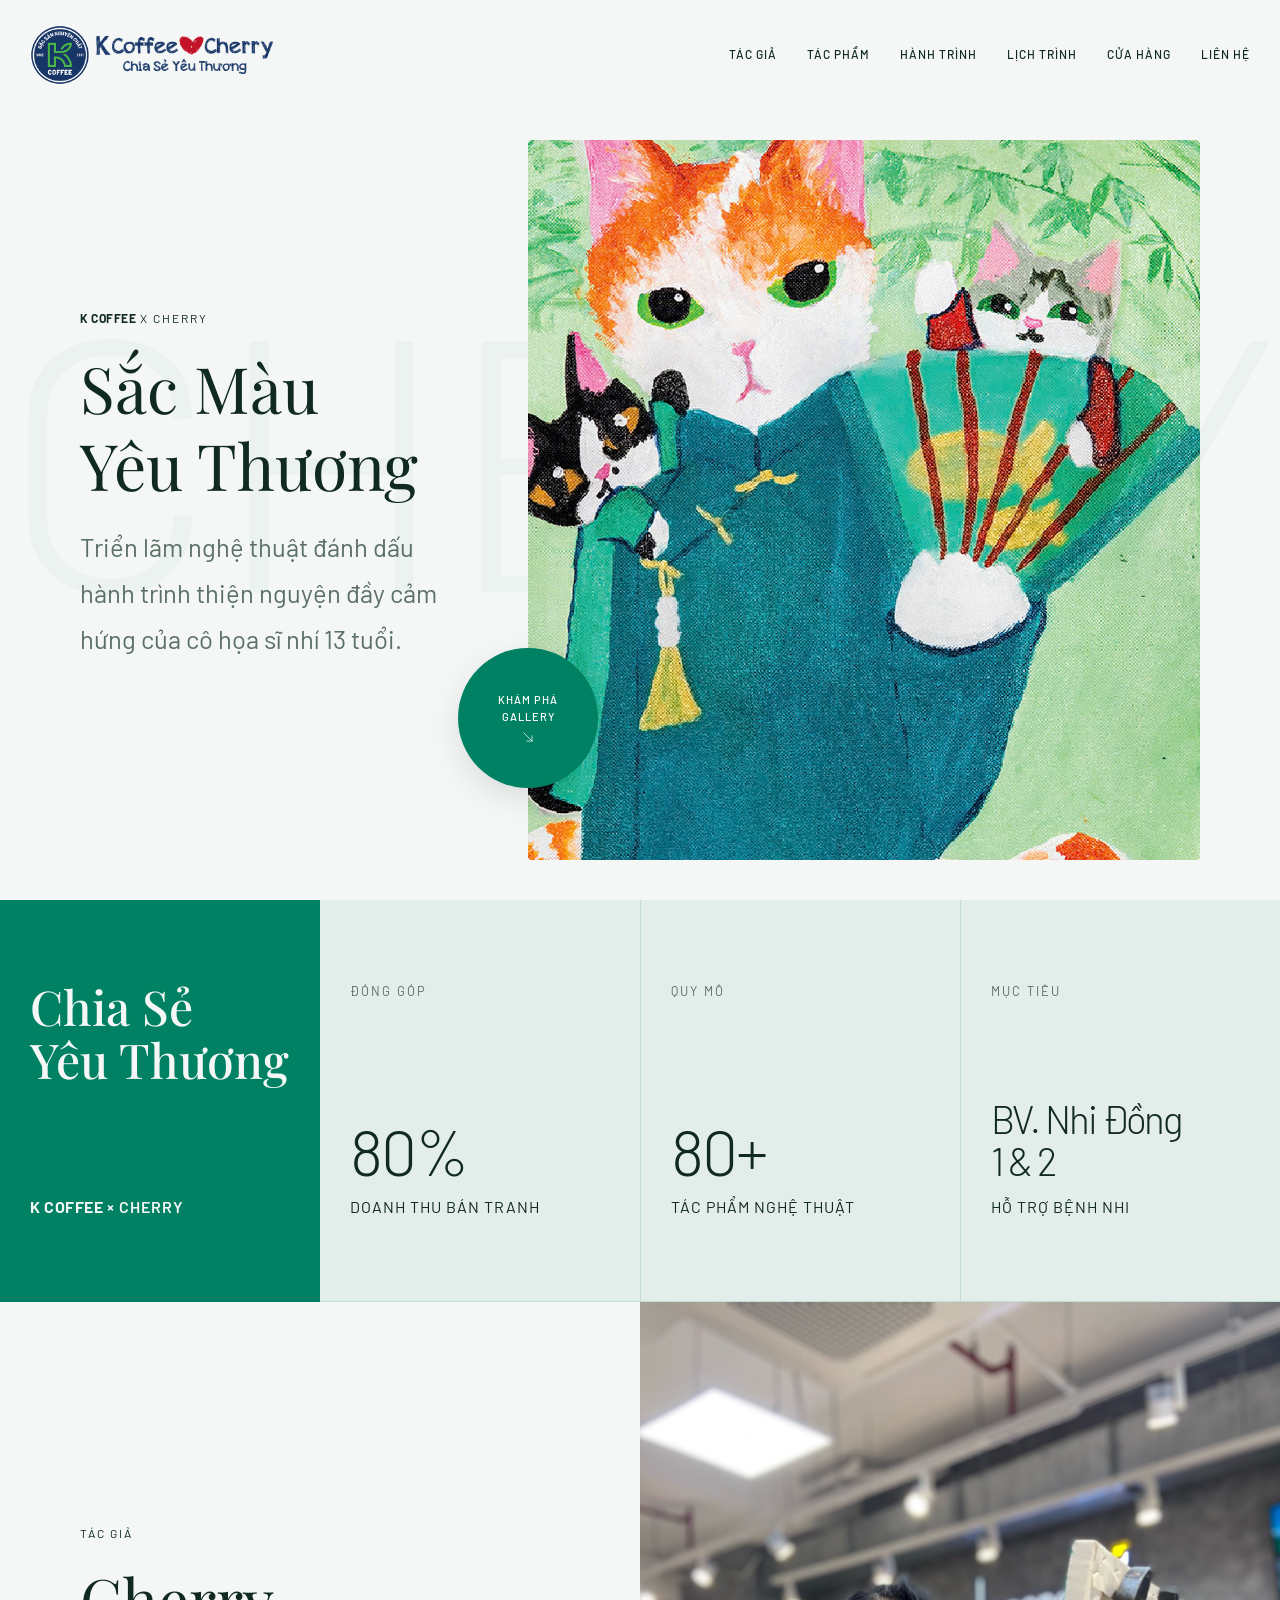
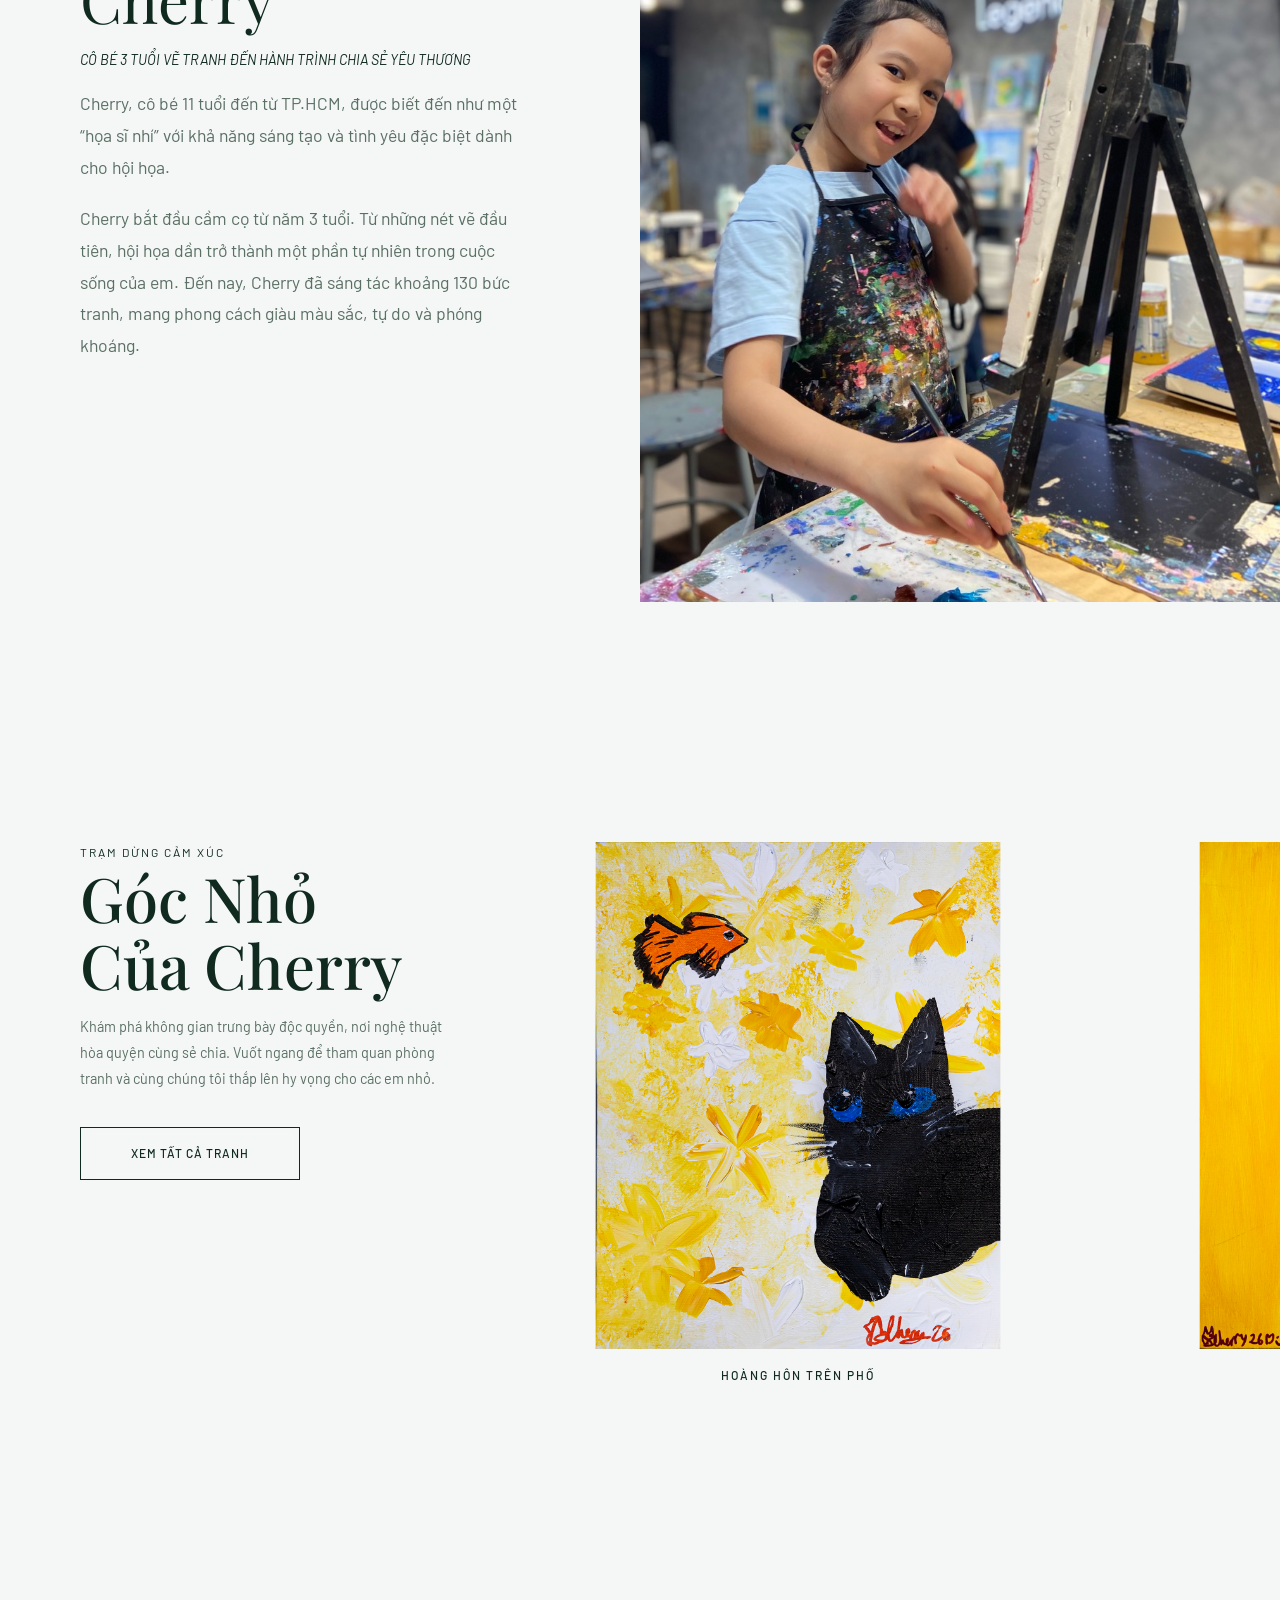
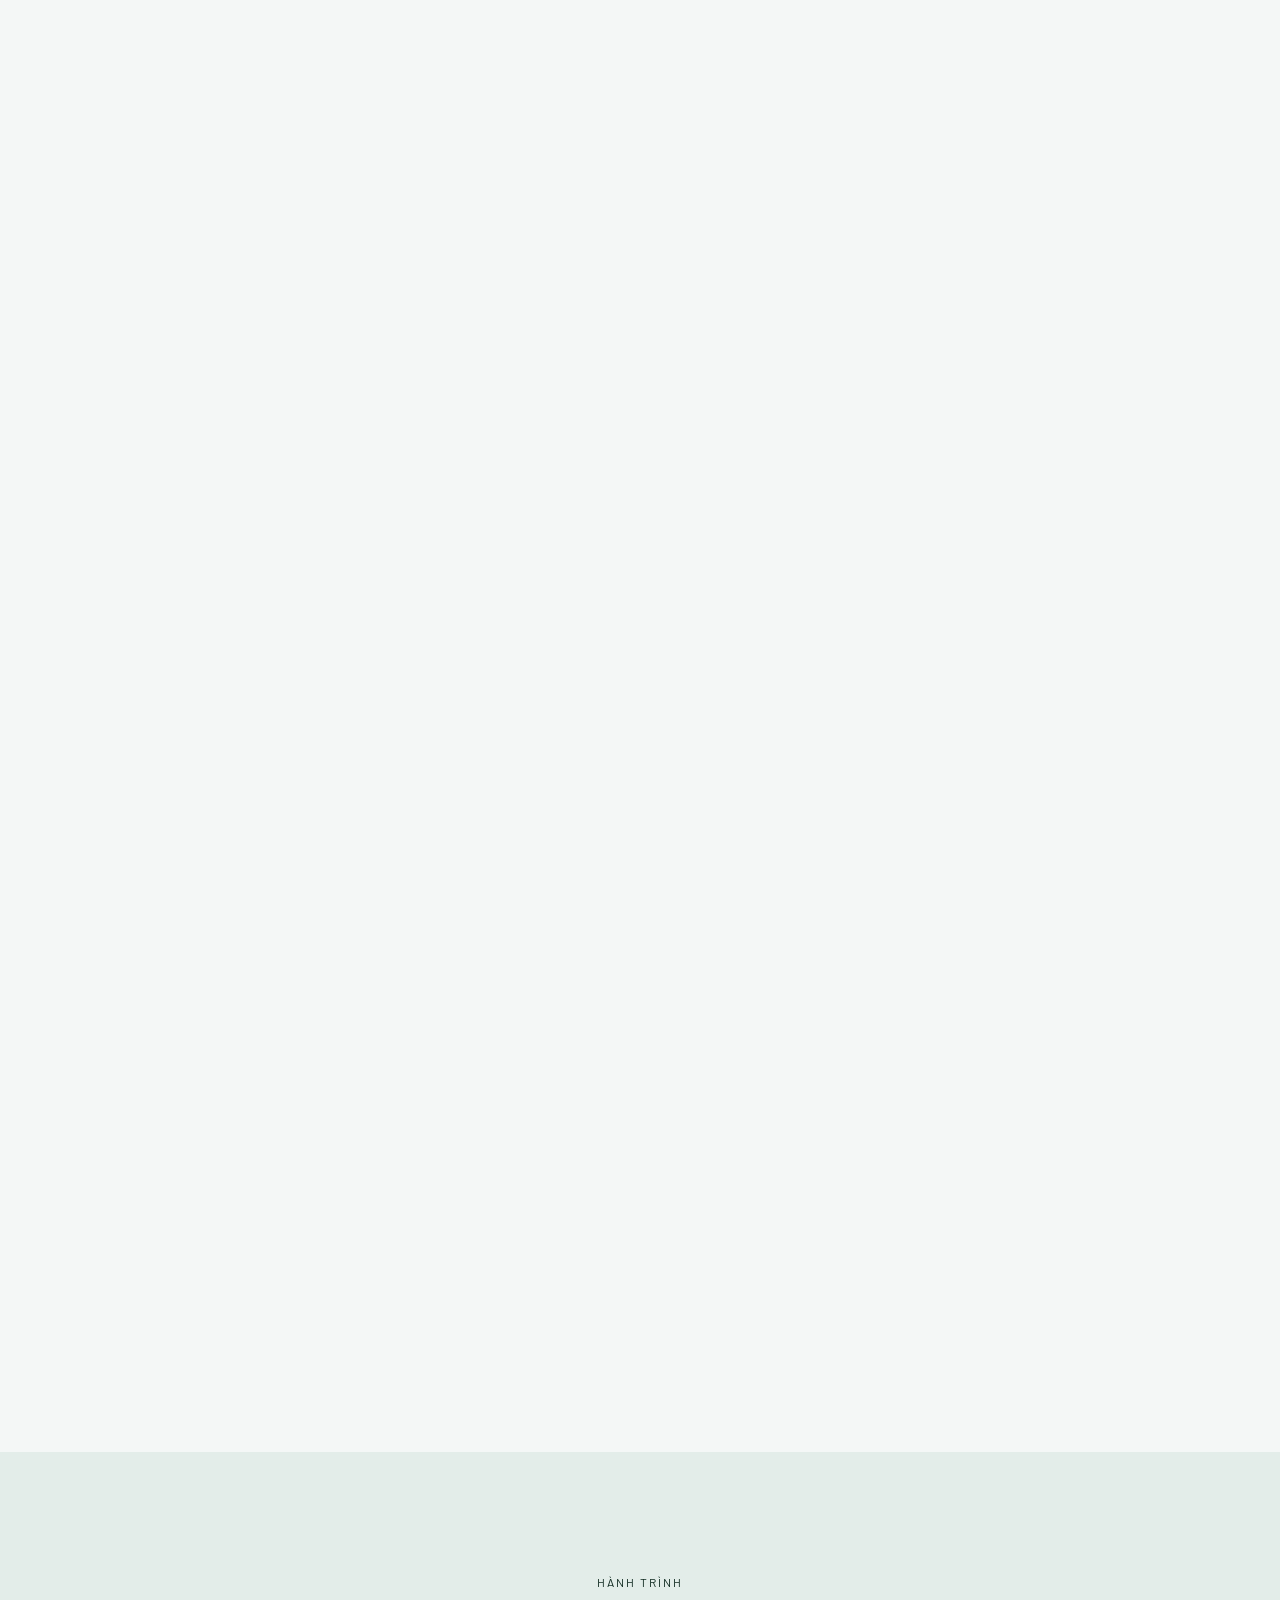
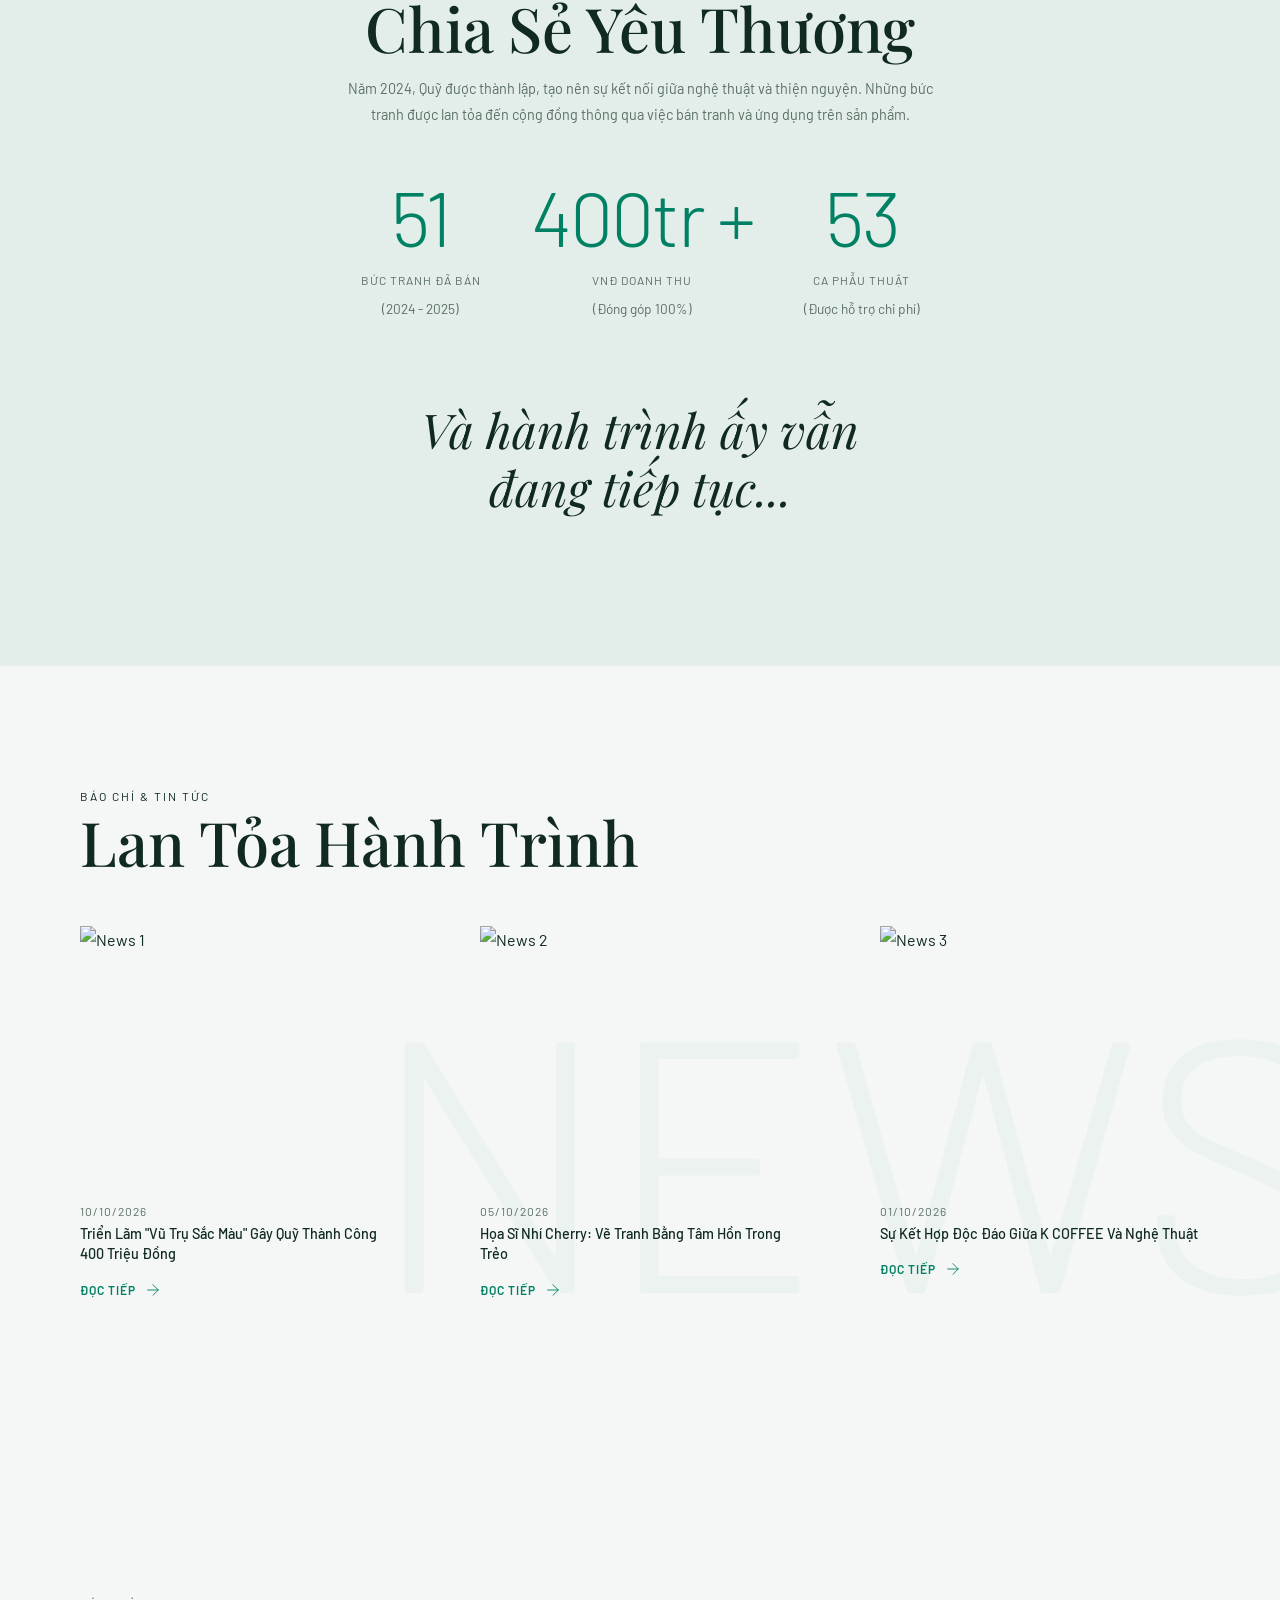
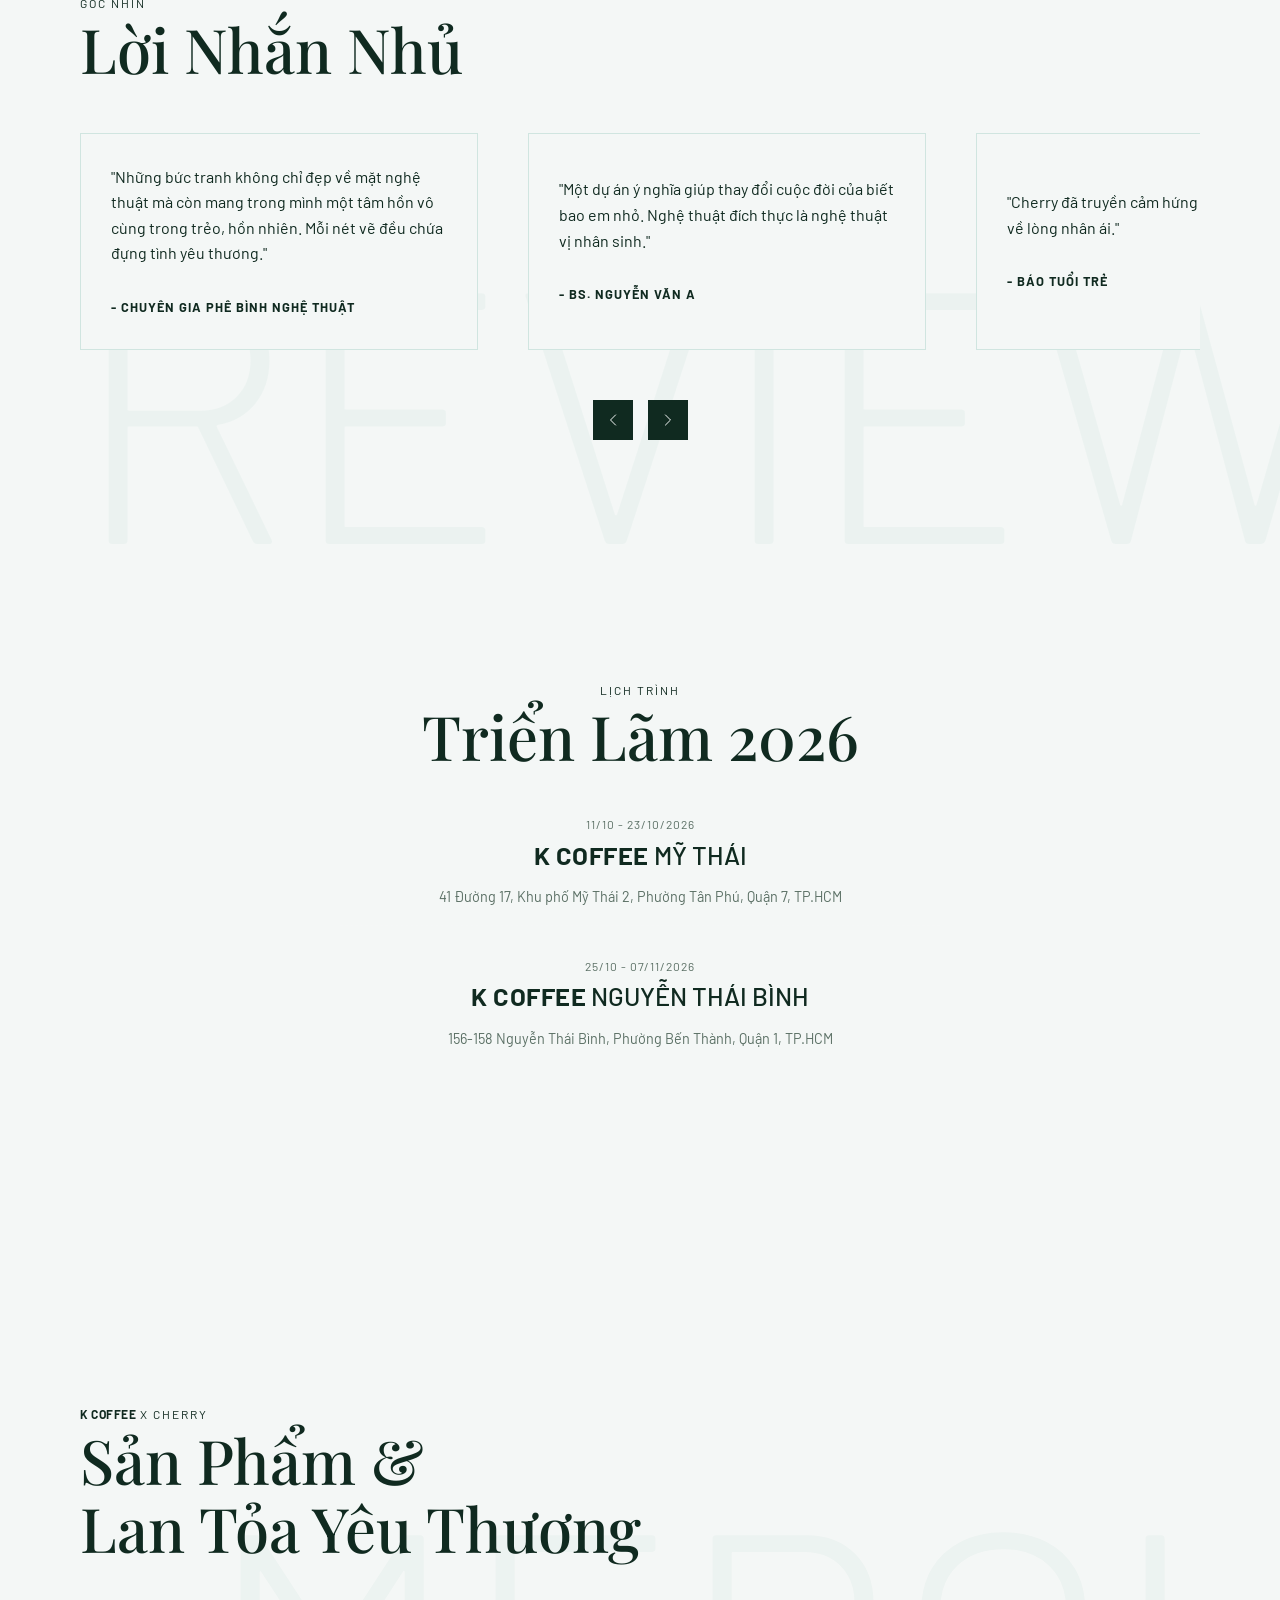
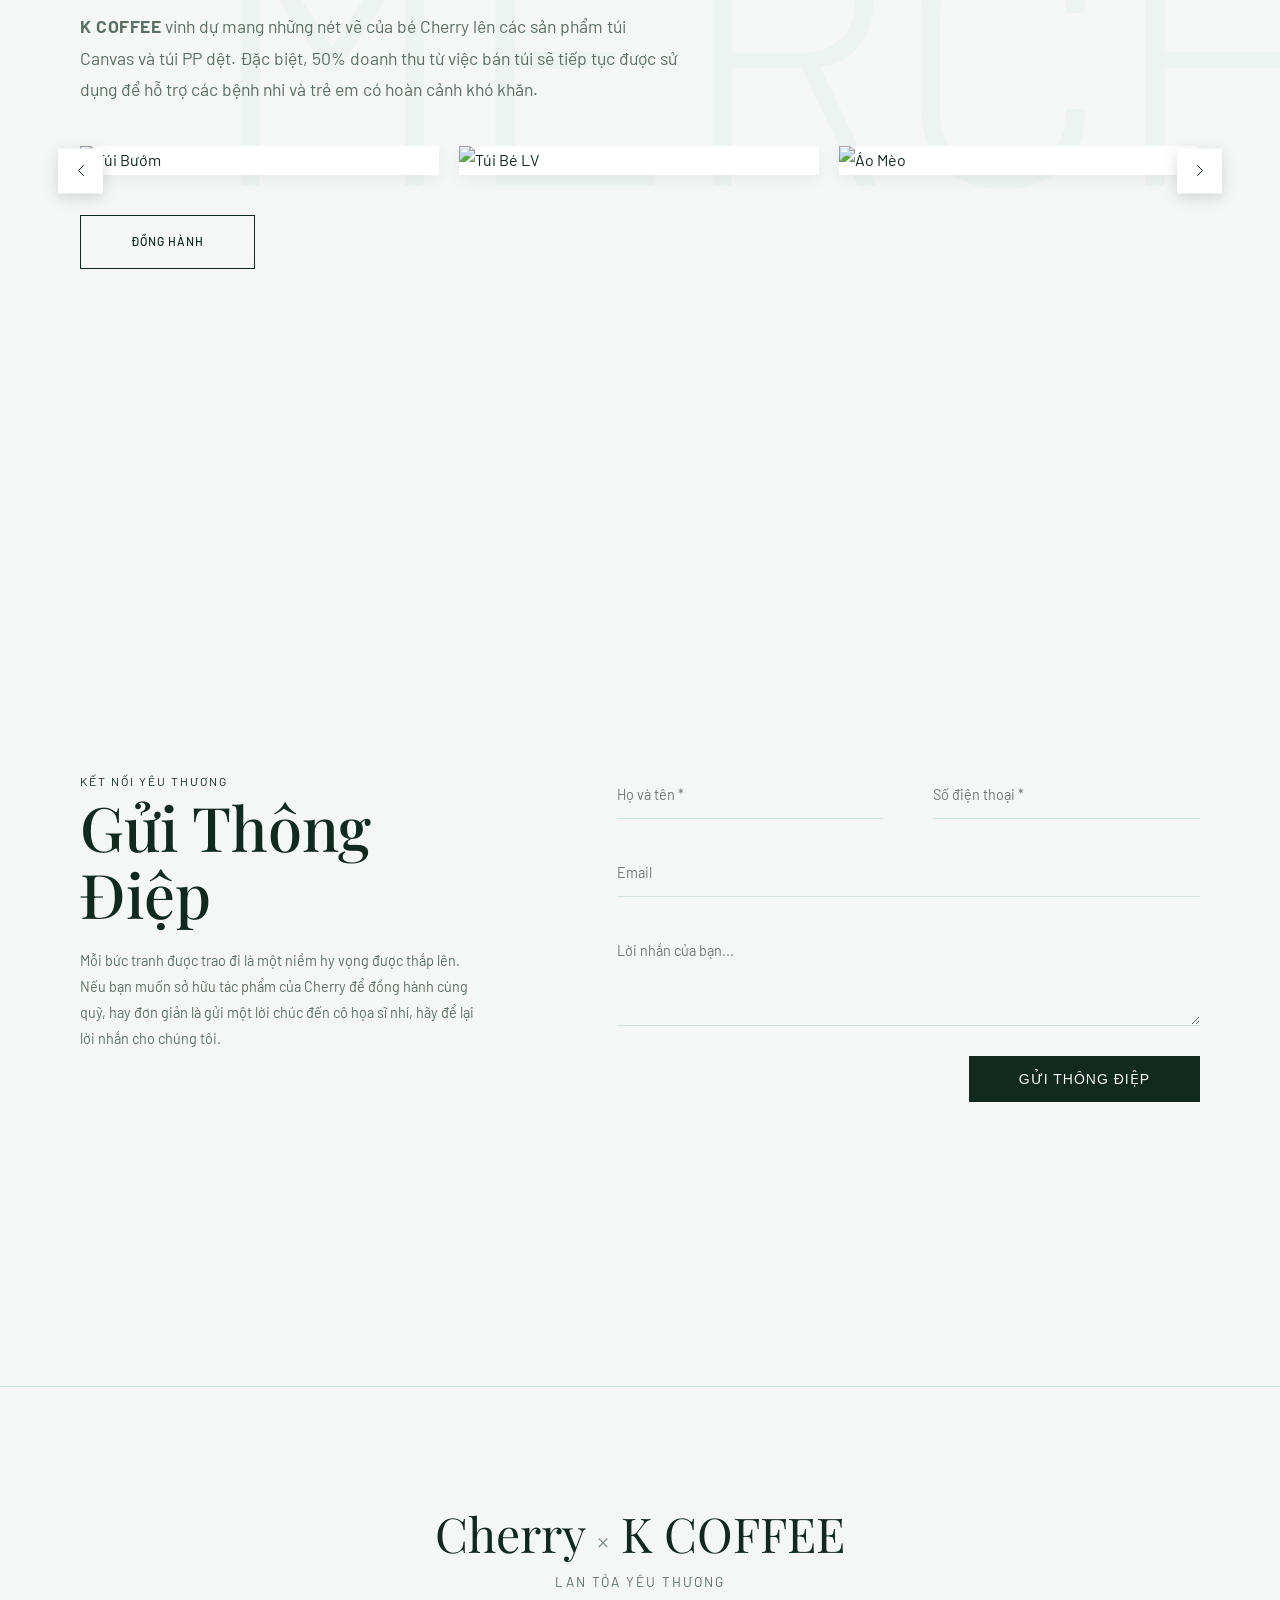
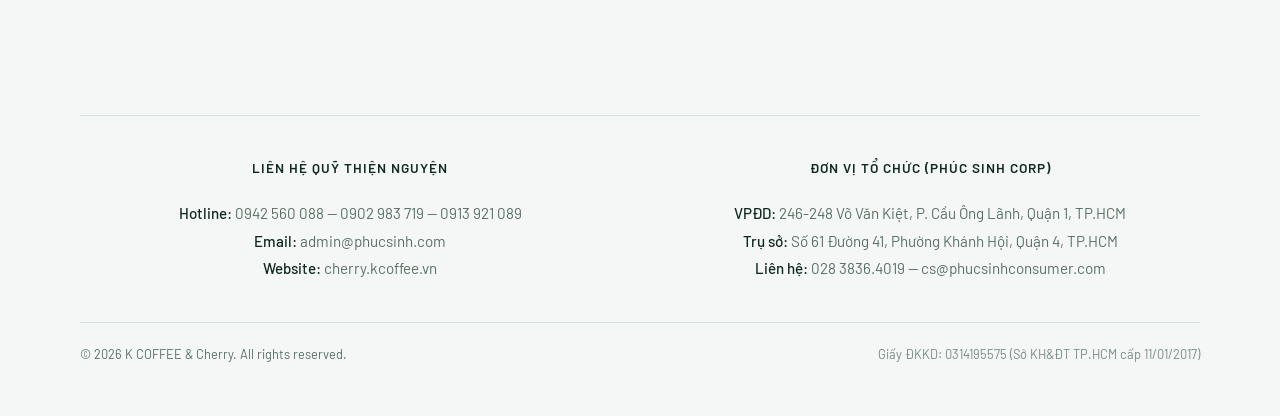
==== index - Copy.html @ 104b4d6d "Initial commit - Cherry Art Exhibition" ====
<!DOCTYPE html>
<html lang="vi">
<head>
    <meta charset="UTF-8">
    <meta name="viewport" content="width=device-width, initial-scale=1.0">
    <meta name="google" content="notranslate">
    <title>Cherry | K COFFEE Art Exhibition (Vibe Edition)</title>
    <!-- Google Fonts -->
    <link href="https://fonts.googleapis.com/css2?family=Barlow:wght@300;400;500;600;700&family=Playfair+Display:wght@400;500;600;700&display=swap" rel="stylesheet">
    <!-- Font Awesome -->
    <link rel="stylesheet" href="https://cdnjs.cloudflare.com/ajax/libs/font-awesome/6.4.0/css/all.min.css">
    <link rel="stylesheet" href="https://cdn.jsdelivr.net/npm/@fancyapps/ui@5.0/dist/fancybox/fancybox.css" />
    
    <!-- Early theme initialization to prevent FOUC -->
    <!-- <script>
        (function() {
            try {
                var savedTheme = localStorage.getItem('theme') || 'light';
                document.documentElement.setAttribute('data-theme', savedTheme);
            } catch (e) {
                document.documentElement.setAttribute('data-theme', 'light');
            }
        })();
    </script> -->
    
    <style>
        :root {
            --c-bg: #F4F7F6;
            --c-bg-alt: #E3EDE9;
            --c-text: #102A20;     
            --c-text-mut: #5B7065; 
            --c-border: rgba(1, 129, 99, 0.15); 
            --c-accent: rgba(1, 129, 99, 1);   
            --c-watermark: rgba(1, 129, 99, 0.03);
            --c-glass-bg: rgba(255, 255, 255, 0.6);
            --c-glass-border: rgba(1, 129, 99, 0.1);
            --c-text-hero: #FFFFFF;   
            --c-bg-hero: rgba(1, 129, 99, 1);
            
            /* TYPOGRAPHY TOKENS */
            --f-sans: 'Barlow', sans-serif;
            --f-serif: 'Playfair Display', serif;
            --f-script: 'Hesmony', cursive;
            
            --fs-h1: clamp(3.6rem, 5vw, 5rem);
            --fs-h2: clamp(2.8rem, 4.8vw, 4rem);
            --fs-h3: clamp(1rem, 2.5vw, 1.6rem);
            --fs-num:  clamp(2rem, 3vw, 3rem);
            --fs-body: 0.9rem;
            --fs-small: 0.75rem;
            
            --fw-light: 300;
            --fw-regular: 400;
            --fw-medium: 500;
            --fw-bold: 700;

            /* SPACING TOKENS (Expanded for Airiness) */
            --sp-xs: 15px;
            --sp-sm: 30px;
            --sp-md: 50px;
            --sp-lg: 80px;
            --sp-xl: 120px;
            --sp-xxl: 180px;
        }

        * { margin: 0; padding: 0; box-sizing: border-box; }
        html { /* scroll-behavior removed for Lenis inertia */ }
        html, body { max-width: 100%; }

        body {
            font-family: var(--f-sans);
            background-color: var(--c-bg);
            color: var(--c-text);
            line-height: 1.8;
            transition: background-color 0.4s ease, color 0.4s ease, border-color 0.4s ease;
            position: relative;
        }
        body.menu-open { touch-action: none; }
        a { text-decoration: none; color: inherit; }
        
        .container {
            max-width: 1400px;
            margin: 0 auto;
            padding: 0 var(--sp-lg);
        }

        .brand-kcoffee {
            text-transform: uppercase !important;
            white-space: nowrap !important;
            display: inline-block;
            letter-spacing: 0.5px;
            font-weight: var(--fw-bold);
        }

        .section-padding, .hero, #project-info, #author, #history, #schedule, #merch, #contact {
            position: relative;
            overflow: hidden;
        }

        h1, h2, h3 { font-weight: var(--fw-medium); line-height: 1.1; text-transform: capitalize; }
        .vibe-heading { font-family: var(--f-serif); }
        .font-signature { font-family: var(--f-script); }
        h1.vibe-heading {
            font-size: var(--fs-h1);
            line-height: 1.2;
            
        }
        h2.vibe-heading {
            font-size: var(--fs-h2);
            margin-bottom: var(--sp-xs);
            line-height: 1.1;
        }
        .vibe-heading .light {
            font-weight: var(--fw-light);
            color: var(--c-text-mut);
        }
        .vibe-text {
            font-size: var(--fs-body);
            color: var(--c-text-mut);
            max-width: 600px;
            margin-bottom: var(--sp-xs);
        }
        section { scroll-margin-top: 0; position: relative; }
        .section-padding { padding-top: max(var(--sp-xl), 80px); padding-bottom: var(--sp-xl); }
        .watermark {
            position: absolute;
            top: 50%;
            left: 0;
            width: 100%;
            transform: translateY(-50%);
            font-size: 28vw;
            font-family: var(--f-sans);
            font-weight: 300;
            color: var(--c-accent);
            opacity: 0.03;
            z-index: 0;
            pointer-events: none;
            letter-spacing: -5px;
            overflow: hidden;
        }
        .hero { 
            min-height: 100vh; 
            display: flex; 
            align-items: center; 
            background: var(--c-bg);
            padding-top: 100px;
            position: relative;
            overflow: hidden;
        }
        .hero-inner {
            display: grid;
            grid-template-columns: 4fr 7fr;
            align-items: center;
            gap: 5vw;
            width: 100%;
            position: relative;
            z-index: 2;
            justify-content: space-between;
        }
        .hero-content { 
            text-align: left; 
            z-index: 2; 
        }
        .hero-title {
            font-size: clamp(3.5rem, 6vw, 7rem);
            font-weight: 300;
            line-height: 1.1;
            color: var(--c-text);
            margin: 20px 0;
        }
        .hero-desc { margin-bottom: var(--sp-sm); font-size: var(--fs-h3); color: var(--c-text-mut); }
        .tagline {
            font-size: var(--fs-small);
            text-transform: uppercase;
            letter-spacing: 2px;
            color: var(--c-text);
        }
        
        .pill-btn {
            display: inline-flex;
            align-items: center;
            padding: 15px var(--sp-md);
            background: transparent;
            border: 1px solid var(--c-text);
            color: var(--c-text);
            text-transform: uppercase;
            font-size: 12px;
            font-weight: var(--fw-medium);
            letter-spacing: 1px;
            transition: all 0.3s ease;
            backdrop-filter: blur(5px);
        }
        .pill-btn:hover { background: var(--c-text); color: var(--c-bg); }
        
        .hero-img-wrap {
            position: relative;
            width: 100%;
            height: 80vh;
            max-height: 800px;
            margin: 0;
            border-radius: 4px;
        }
        .hero-img-wrap img { 
            width: 100%; 
            height: 100%; 
            object-fit: cover; 
            border-radius: 4px;
        }
        .circle-btn {
            display: inline-flex;
            flex-direction: column;
            align-items: center;
            justify-content: center;
            width: 140px;
            height: 140px;
            border-radius: 50%;
            background: var(--c-accent);
            color: #fff;
            text-transform: uppercase;
            font-size: 11px;
            font-family: var(--f-sans);
            font-weight: var(--fw-medium);
            letter-spacing: 1px;
            transition: transform 0.4s ease, background 0.4s ease;
            text-align: center;
            line-height: 1.5;
            position: absolute;
            bottom: 10%;
            left: -70px;
            z-index: 10;
            box-shadow: 0 10px 30px rgba(0,0,0,0.1);
        }
        .circle-btn:hover { transform: scale(1.05); background: var(--c-text); color: #fff; }

        .header {
            position: fixed;
            top: 0; left: 0; width: 100%;
            padding: 25px var(--sp-sm);
            display: flex;
            justify-content: space-between;
            align-items: center;
            z-index: 1000;
            transition: padding 0.4s ease;
        }
        .header::before {
            content: ''; position: absolute;
            top: 0; left: 0; width: 100%; height: 120px;
            backdrop-filter: blur(12px);
            -webkit-backdrop-filter: blur(12px);
            -webkit-mask-image: linear-gradient(to bottom, rgba(0,0,0,1) 40%, rgba(0,0,0,0) 100%);
            mask-image: linear-gradient(to bottom, rgba(0,0,0,1) 40%, rgba(0,0,0,0) 100%);
            z-index: -1;
            pointer-events: none;
        }
        .header.scrolled { padding:  var(--sp-xs) var(--sp-sm); }
        .logo {
            display: flex;
            align-items: center;
            gap: 15px;
            text-decoration: none;
        }
        .logo img {
            height: 60px;
            width: auto;
            object-fit: contain;
        }
        .nav-links { display: flex; gap: var(--sp-sm); }
        .nav-links a {
            font-size: var(--fs-small);
            text-transform: uppercase;
            letter-spacing: 1px;
            font-weight: var(--fw-medium);
            color: var(--c-text);
            transition: color 0.3s;
        }
        .nav-links a:hover { color: var(--c-text); }
        .header-actions { display: none; }
        .hamburger { display: none; }

        #project-info { padding: 0; background: var(--c-bg-alt); }
        .project-metrics { display: flex; }
        .metric-item { flex: 1; padding: var(--sp-lg) var(--sp-sm); border-right: 1px solid var(--c-border); border-bottom: 1px solid var(--c-border); display: flex; flex-direction: column; transition: background 0.4s ease; }
        .metric-item:last-child { border-right: none; }
        .metric-item:hover { background: rgba(255,255,255,0.03); }
        .metric-item-featured { background: var(--c-bg-hero); color: var(--c-bg); justify-content: space-between; }
        .metric-item-featured:hover { background: var(--c-text); }
        .metric-item-featured .metric-desc { color: var(--c-bg); font-weight: 600; }
        .metric-item-featured .vibe-heading { color: var(--c-bg); }
        .metric-label { font-size: 0.8rem; text-transform: uppercase; letter-spacing: 2px; color: var(--c-text-mut); margin-bottom: var(--sp-lg); }
        .metric-value { font-size: clamp(3rem, 5vw, 4.5rem); font-family: var(--f-sans); line-height: 1; margin: auto 0 10px; font-weight: 300; letter-spacing: -2px; }
        .metric-desc { font-size: 1rem; color: var(--c-text); text-transform: uppercase; letter-spacing: 1px; }

        .author-split { display: grid; grid-template-columns: 1fr 1fr; min-height: 100vh; background: var(--c-bg); }
        .author-content-wrap { padding: var(--sp-xl) var(--sp-xl); display: flex; flex-direction: column; justify-content: center; padding-left: calc(max(var(--sp-lg), (100vw - 1400px) / 2)); }
        .author-img-wrap { height: 100vh; width: 100%; overflow: hidden; }
        .author-img-full { width: 100%; height: 100%; object-fit: cover; transition: filter 0.5s ease, transform 0.8s ease; }
        .author-img-wrap:hover .author-img-full {transform: scale(1.05); }
        @media (max-width: 1023px) {
            .author-split { grid-template-columns: 1fr; min-height: auto; }
            .author-content-wrap { padding: var(--sp-xl) var(--sp-lg); }
            .author-img-wrap { height: 50vh; order: -1; }
        }

        .sticky-container { height: 450vh; position: relative;}
        .sticky-wrapper {
            position: -webkit-sticky;
            position: sticky;
            padding-top: max(var(--sp-xl), 80px);
            top: 0;
            height: 100dvh;
            overflow: hidden;
            display: flex;
            align-items: center;
            background: var(--c-bg);
        }
        .horizontal-track {
            display: flex;
            width: max-content;
            padding: 0 var(--sp-lg);
            gap: 5vw;
            will-change: transform;
        }
        .gallery-intro { flex: 0 0 30vw; display: flex; flex-direction: column; justify-content: flex-start; }
        .gallery-ending { flex: 0 0 40vw; display: flex; flex-direction: column; justify-content: flex-start; }
        .gallery-ending-title { font-size: var(--fs-h2);font-family: var(--f-script); line-height: 1; margin-bottom: var(--sp-md); white-space: nowrap; }

        .art-card { height: 60vh; position: relative; display: flex; flex-direction: column; justify-content: flex-start; gap: 20px; flex: none; }
        .art-card a {
            display: flex;
            align-items: center;
            height: 100%;
            max-height: calc(80vh - 60px);
            aspect-ratio: 1;
            position: relative;
            overflow: hidden;
            
        }
        .art-card-title {
            text-align: center;
            font-family: var(--f-sans);
            font-size:var(--fs-small);
            text-transform: uppercase;
            letter-spacing: 2px;
            color: var(--c-text);
        }
        .art-card img {
            width: 100%;
            height: 100%;
            object-fit: contain;
            transition: transform 0.7s cubic-bezier(0.16, 1, 0.3, 1);
        }
        .art-card:hover img { transform: scale(1.05); }

        .fancybox__caption { background: var(--c-bg) !important; color: var(--c-text) !important; }
        .glightbox-clean .gdesc-inner { padding: var(--sp-lg) !important; }
        .meta-title { font-size: 1.4rem !important; margin-bottom: var(--sp-xs) !important; font-family: var(--f-sans) !important; text-transform: uppercase; line-height: 1.1; letter-spacing: 1px; }
        .meta-desc { font-size: var(--fs-body) !important; color: var(--c-text-mut) !important; }

        #history { overflow: hidden; background: var(--c-bg-alt); position: relative; z-index: 10; margin-top: 0; }
        .impact-container {text-align: center; display: flex; flex-direction: column; justify-content: center;}
        .impact-desc{margin: 0 auto;}
        .impact-stats-wrap {max-width: 800px; margin: var(--sp-md) auto; display: flex; justify-content: space-between; gap: var(--sp-md);}
        .impact-stat-item {text-align: center;}
        .impact-number { font-size: clamp(3.5rem, 6vw, 5rem); font-family: var(--f-sans); font-weight: 300; color: var(--c-accent); line-height: 1; margin-bottom: 15px; letter-spacing: -2px; }
        .impact-label { font-size: var(--fs-small); text-transform: uppercase; letter-spacing: 1px; color: var(--c-text-mut); }
        .impact-sub { font-size: 0.85rem; color: var(--c-text-mut); margin-top: 5px; }
        
        .impact-quote-text {
            font-family: var(--f-serif);
            font-style: italic;
            font-weight: 300;
            font-size: clamp(2rem, 4vw, 3rem);
            color: var(--c-text);
            text-align: center;
            line-height: 1.3;
            line-height: 1.2;
            max-width: 800px;
            margin: var(--sp-sm) auto;
        }

        #merch, #contact { min-height: 100vh; display: flex; align-items: center; width: 100%; }
        #schedule .container, #merch .container, #contact .container { width: 100%; }
        #schedule .container { display: flex; flex-direction: column; align-items: center; text-align: center; }
        .schedule-timeline { border-left: none; padding-left: 0; position: relative; margin-top: var(--sp-sm); text-align: center; max-width: 600px; width: 100%; }
        .schedule-item { position: relative; margin-bottom: var(--sp-sm);; border-bottom: 1px dashed rgba(255,255,255,0.1); }
        .schedule-item:last-child { margin-bottom: 0; border-bottom: none; padding-bottom: 0; }
        .schedule-dot { display: none; }
        .schedule-date { font-size: var(--fs-small); color: var(--c-text-mut); margin-bottom: 5px; text-transform: uppercase; letter-spacing: 1px; }
        .schedule-venue { font-size: var(--fs-h3); font-weight: var(--fw-medium); margin-bottom: var(--sp-xs); text-transform: uppercase; }
        .schedule-details { font-size: var(--fs-body); color: var(--c-text-mut); max-width: 500px; }

        #merch { background: var(--c-bg-alt); }
        .merch-grid { display: grid; grid-template-columns: 5fr 7fr; gap: var(--sp-xl); align-items: center; }
        .merch-stage { position: relative; height: 500px; overflow: hidden; }
        .merch-img { position: absolute; transition: all 0.5s cubic-bezier(0.16, 1, 0.3, 1); cursor: pointer; }
        .merch-img-front { width: 60%; top: 0; left: 0; box-shadow: 0 10px 30px rgba(0,0,0,0.2); z-index: 2; }
        .merch-img-front:hover { transform: scale(1.03); z-index: 4; }
        .merch-img-back { width: 50%; top: 120px; right: 0; box-shadow: 0 10px 30px rgba(0,0,0,0.1); opacity: 0.75; z-index: 1; transform-origin: right center; }
        .merch-img-back:hover { opacity: 1; transform: scale(1.04) translateY(-4px); z-index: 3; }

        #contact { background: var(--c-bg); overflow: hidden; }
        .contact-grid { display: grid; grid-template-columns: 5fr 7fr; gap: var(--sp-xl); align-items: start; }
        .contact-desc { margin-bottom: var(--sp-md); }
        .contact-info-list { font-size: 14px; color: var(--c-text-mut); line-height: 2; }
        .contact-info-list p i { margin-right: 10px; }
        .contact-form { display: flex; flex-direction: column; gap: var(--sp-sm); }
        .contact-inputs-row { display: grid; grid-template-columns: 1fr 1fr; gap: var(--sp-md); }
        .contact-field {
            width: 100%;
            padding: 15px 0;
            background: transparent;
            border: none;
            border-bottom: 1px solid var(--c-border);
            color: var(--c-text);
            font-family: var(--f-sans);
            font-size: var(--fs-body);
            outline: none;
            transition: border-bottom-color 0.3s ease;
        }
        .contact-field:focus { border-bottom-color: var(--c-accent); }
        .contact-field-textarea { resize: vertical; }
        .contact-submit-wrap { text-align: right;}
        .contact-submit-btn {
            font-size: 14px;
            padding: var(--sp-xs) var(--sp-md);
            background: var(--c-text);
            color: var(--c-bg);
            border: none;
            cursor: pointer;
            transition: background-color 0.3s ease, color 0.3s ease;
        }
        .contact-submit-btn:hover { background: var(--c-accent); color: #fff; }

        .footer { padding: var(--sp-md) 0; text-align: center; border-top: 1px solid var(--c-border); color: var(--c-text-mut); font-size: 13px; }

        /* Tier 1: Mobile & Tablet Breakpoint (<= 1023px) */
        @media (max-width: 1023px) {
            :root {
                --sp-xxl: 60px;
                --sp-xl: 50px;
                --sp-lg: 30px;
                --fs-h1: clamp(2.5rem, 8vw, 3.5rem);
                --fs-h2: clamp(2rem, 7vw, 3rem);
                --fs-h3: clamp(1rem, 2vw, 1.4rem);
            }
            .container { padding: 0 var(--sp-md); }
            .mobile-view-all { display: inline-block !important; }
            
            /* Header & Nav */
            .header { padding: 15px var(--sp-sm); }
            .header.scrolled { padding: 12px var(--sp-md); }
            .logo img { max-height: 40px; }
            .header-actions { display: block; }
            .hamburger { display: block !important; width: 30px; height: 20px; position: relative; z-index: 1001; background: none; border: none; cursor: pointer; }
            .hamburger span { display: block; height: 1.5px; background: var(--c-text); position: absolute; transition: all 0.3s ease-in-out; transform-origin: center; }
            .hamburger span:nth-child(1) { width: 100%; top: 0; left: 0; }
            .hamburger span:nth-child(2) { width: 100%; top: 9px; left: 0; }
            .hamburger span:nth-child(3) { width: 70%; top: 18px; right: 0; left: auto; }
            .hamburger.active span:nth-child(1) { top: 9px; transform: rotate(45deg); }
            .hamburger.active span:nth-child(2) { opacity: 0; }
            .hamburger.active span:nth-child(3) { top: 9px; width: 100%; transform: rotate(-45deg); left: 0; right: auto; }
            
            .nav-links { 
                position: fixed; top: 0; right: -100%; width: 100%; height: 100dvh; background: var(--c-bg); 
                flex-direction: column; align-items: center; justify-content: center; gap: 20px; 
                transition: right 0.3s ease; z-index: 999; overflow-y: auto; padding: var(--sp-lg);
            }
            .nav-links.active { right: 0; }
            .nav-links a { font-size: 1.2rem; font-weight: 600; }
            
            /* Hero */
            .hero { padding-top: 100px !important; }
            .hero-inner { grid-template-columns: 1fr !important; gap: 30px !important; }
            .hero-content { text-align: left; max-width: 100%; padding-right: 0; }
            .hero-img-wrap { height: 60vh !important; max-height: 600px; margin-top: 20px; width: 100%; border-radius: 4px; }
            .circle-btn { width: 120px; height: 120px; font-size: 10px; bottom: -40px; left: auto; right: 20px; }
            
            /* General Layouts */
            .project-metrics { display: grid; grid-template-columns: 1fr 1fr; flex-wrap: wrap; }
            .metric-item { flex: none; border-right: 1px solid var(--c-border) !important; padding: var(--sp-lg) var(--sp-md); justify-content: center; text-align: center; }
            .metric-item:nth-child(2n) { border-right: none !important; }
            .metric-item:nth-child(3), .metric-item:nth-child(4) { border-bottom: none; }
            .impact-stats-wrap { flex-direction: column !important; gap: var(--sp-md); }
            
            /* Gallery */
            .horizontal-track { padding: 0 var(--sp-sm) !important; gap: var(--sp-sm) !important; }
            .horizontal-track .art-card { flex: 0 0 85vw !important; height: auto !important; }
            .gallery-intro { flex: 0 0 65vw !important; }
            .gallery-ending { flex: 0 0 100vw !important; padding-right: var(--sp-sm) !important; }
            .gallery-ending-title { font-size: 2.2rem !important; white-space: normal !important; }
            
            /* Merch & Contact */
            .contact-grid { grid-template-columns: 1fr !important; gap: var(--sp-lg); }
            .contact-inputs-row { grid-template-columns: 1fr !important; gap: var(--sp-sm); }
        }
        
        /* Tier 2: Mobile Only Adjustments (<= 767px) */
        @media (max-width: 767px) {
            :root { 
                --sp-xxl: 50px; 
                --sp-xl: 40px; 
                --sp-lg: 20px; 
                --fs-h2: clamp(2rem, 9vw, 2.5rem);
            }
            .container { padding: 0 var(--sp-sm); }
            
            /* First View Fixes */
            .watermark { top: 20%; font-size: 35vw; letter-spacing: -2px; }
            .hero { padding-top: 80px !important; display: flex; flex-direction: column; justify-content: center; }
            .hero-inner { gap: 15px !important; }
            .hero-content { margin-bottom: 0; }
            .hero-title { font-size: clamp(2.5rem, 12vw, 3.8rem); line-height: 1.1; margin: 5px 0 15px 0; }
            .hero-desc { font-size: 0.95rem; line-height: 1.4; margin-bottom: 10px; }
            .hero-img-wrap { height: 40vh !important; min-height: 250px; max-height: 350px; margin-top: 0; aspect-ratio: auto; }
            .circle-btn { width: 90px; height: 90px; font-size: 8px; bottom: -25px; right: 10px; box-shadow: 0 5px 15px rgba(0,0,0,0.15); }
            
            .metric-value { font-size: 2rem; }
            .metric-item { padding: var(--sp-md) var(--sp-xs); }
            .merch-grid { grid-template-columns: 1fr !important; }
            
            .pill-btn { width: 100%; text-align: center; justify-content: center; }
            .footer-bottom { flex-direction: column; justify-content: center; text-align: center; gap: 5px !important; }
            .footer-bottom p { text-align: center !important; }
        }
    
                /* NEW SECTIONS CSS */
        .news-slider {
            display: flex;
            gap: var(--sp-lg);
            overflow-x: auto;
            scroll-snap-type: x mandatory;
            padding-bottom: var(--sp-md);
            -ms-overflow-style: none; /* IE/Edge */
            scrollbar-width: none; /* Firefox */
        }
        .news-slider::-webkit-scrollbar { display: none; }
        .news-card {
            flex: 0 0 calc(33.333% - (var(--sp-lg) * 2 / 3));
            scroll-snap-align: start;
            display: flex;
            flex-direction: column;
            gap: var(--sp-sm);
        }
        .news-card img {
            width: 100%;
            aspect-ratio: 4/3;
            object-fit: cover;
        }
        .news-date { font-size: var(--fs-small); color: var(--c-text-mut); text-transform: uppercase; letter-spacing: 1px; }
        .news-title { 
            font-size: var(--fs-body); 
            line-height: 1.4; 
            margin-bottom: 10px; 
            font-weight: 500; 
            display: -webkit-box;
            -webkit-line-clamp: 2;
            -webkit-box-orient: vertical;
            overflow: hidden;
            text-overflow: ellipsis;
        }
        .news-link { font-size: var(--fs-small); font-weight: 600; color: var(--c-accent); text-transform: uppercase; letter-spacing: 1px; text-decoration: none; }
        
        .testimonial-slider {
            display: flex; gap: var(--sp-md); overflow-x: auto; scroll-snap-type: x mandatory; scrollbar-width: none;
        }
        .testimonial-slider::-webkit-scrollbar { display: none; }
        .testi-item { 
            flex: 0 0 calc(40% - var(--sp-md));
            scroll-snap-align: center;
            padding: var(--sp-sm);
            background: var(--c-bg);
            display: flex;
            flex-direction: column;
            justify-content: center;
    border: 1px solid var(--c-border);
        }
        .testi-quote { font-family: var(--f-sans); font-size: 1rem; line-height: 1.6; margin-bottom: var(--sp-sm); text-align: left; }
        .testi-author { font-size: 0.8rem; text-transform: uppercase; letter-spacing: 1px; text-align: left; font-weight: bold; }
        
        @media (max-width: 1023px) {
            .news-card { flex: 0 0 calc(50% - (var(--sp-lg) / 2)); }
        }
        @media (max-width: 767px) {
            .testi-item { flex: 0 0 84vw; }
        }
        @media (max-width: 767px) {
            .news-card { flex: 0 0 50vw; }
        }
                .testi-nav { display: flex; justify-content: center; gap: 15px; margin-top: var(--sp-md); }
        .testi-nav-btn { background: var(--c-text); color: var(--c-bg); border: none; width: 40px; height: 40px; cursor: pointer; transition: opacity 0.3s ease; }
        .testi-nav-btn:hover { opacity: 0.8; }
        .testi-nav-btn i { font-size: 1rem; }
        /* FANCYBOX CUSTOMIZATION */
        .fancybox__container {
            --fancybox-bg: var(--c-bg);
            --fancybox-color: var(--c-text);
            --f-button-bg: transparent;
            --f-button-hover-bg: rgba(0, 0, 0, 0.05);
            --f-button-color: var(--c-text);
            --f-button-svg-filter: none;
        }
        .fancybox__toolbar, .f-toolbar {
            background: transparent !important;
            color: var(--c-text) !important;
            text-shadow: none !important;
        }
        .f-button, .fancybox__button {
            background: transparent !important;
            color: var(--c-text) !important;
        }
        .f-button:hover, .fancybox__button:hover {
            background: rgba(0, 0, 0, 0.05) !important;
        }
        .f-button svg, .fancybox__button svg {
            filter: none !important;
            color: var(--c-text) !important;
        }
        .fancybox__nav .carousel__button {
            color: var(--c-text);
            background: transparent !important;
        }
        .fancybox__caption {
            background: var(--c-bg);
            color: var(--c-text);
            padding: var(--sp-lg);
            text-align: left;
            width: 100%;
            border-left: 1px solid var(--c-border);
            /* Layout 2 columns */
        }
        
        /* 2-Column Desktop Layout for Fancybox */
        @media (min-width: 1024px) {
            .fancybox__slide {
                display: flex;
                flex-direction: row;
                padding: 48px;
            }
            .fancybox__content {
                flex: 7;
                height: 100%;
                display: flex;
                align-items: center;
                justify-content: center;
            }
            .fancybox__caption {
                position: static;
                flex: 3;
                width: auto;
                height: 100%;
                overflow-y: auto;
                display: flex;
                flex-direction: column;
                justify-content: center;
                border-left: 1px solid #ddd;
                padding-left: var(--sp-xl);
                box-shadow: none;
                transform: none;
            }
        }
        .fancybox__slide::before, .fancybox__slide::after {
            display: none;
        }
        @media (max-width: 767px) {
            .fancybox__slide { padding: 48px 0 0 0 !important; }
            .fancybox__caption {
                padding: 15px !important;
                border-left: none;
            }
            .meta-title { font-size: 1.3rem !important; margin-bottom: 10px !important; text-align: center; }
            .meta-grid { margin-top: 10px; gap: 4px; text-align: center; }
            .meta-grid div { font-size: 0.9rem; line-height: 1.3; }
            .meta-grid div strong { font-size: 0.75rem; margin-bottom: 1px; }
            .fancybox__content { border-radius: 0 !important; }
        }
          /* Sold Sticker */
        .fancybox-sold-sticker {
            position: absolute;
            bottom: 20px;
            right: 20px;
            background: #d32f2f;
            color: #fff;
            font-family: var(--f-sans);
            font-weight: 900;
            font-size: 1.5rem;
            padding: 10px 20px;
            transform: rotate(-10deg);
            border: 3px solid #fff;
            box-shadow: 0 4px 10px rgba(0,0,0,0.3);
            text-transform: uppercase;
            letter-spacing: 2px;
            z-index: 9999;
        }
        @media (max-width: 767px) {
            .fancybox-sold-sticker {
                bottom: 10px;
                right: 10px;
                font-size: 1.2rem;
                padding: 5px 15px;
            }
        }
        /* MERCH SLIDER CSS */
        .merch-nav {
            position: absolute;
            top: 50%;
            transform: translateY(-50%);
            background: #fff;
            border: none;
            width: 45px;
            height: 45px;
            box-shadow: 0 4px 15px rgba(0,0,0,0.15);
            z-index: 10;
            cursor: pointer;
            font-size: 1.2rem;
            color: var(--c-text);
            transition: all 0.2s ease;
            display: flex;
            align-items: center;
            justify-content: center;
        }
        .merch-nav:hover { background: var(--c-accent); color: #fff; }
        .merch-prev { left: -22px; }
        .merch-next { right: -22px; }
        .merch-product-grid::-webkit-scrollbar { display: none; }
        .merch-product-grid { -ms-overflow-style: none; scrollbar-width: none; }
        
        @media (max-width: 767px) {
            .merch-nav { display: none; } /* Hide buttons on mobile, rely on swipe */
        }
        .merch-product-grid {
            display: flex;
            overflow-x: auto;
            scroll-snap-type: x mandatory;
            gap: 20px;
            padding-bottom: 20px;
            -webkit-overflow-scrolling: touch;
        }
        .merch-card {
            flex: 0 0 50%;
            scroll-snap-align: center;
            background: #fff;
            
            overflow: hidden;
            box-shadow: 0 5px 15px rgba(0,0,0,0.05);
        }
        .merch-card img {
            width: 100%;
            height: auto;
            display: block;
        }
        .merch-card-info {
            padding: 15px;
            text-align: center;
        }
        .merch-card-info h4 {
            font-size: 1.2rem;
            margin-bottom: 5px;
            font-weight: 500;
        }
        .merch-card-info p {
            color: var(--c-accent);
            font-weight: bold;
        }
        @media (min-width: 768px) { .merch-card { flex: 0 0 calc(33.333% - 14px); } }
        /* END NEW SECTIONS CSS */
        /* RESTORED MISSING CSS */
        .theme-toggle {
            position: fixed;
            bottom: 30px;
            right: 30px;
            width: 50px;
            height: 50px;
            
            background: var(--c-text);
            color: var(--c-bg);
            border: none;
            cursor: pointer;
            z-index: 1000;
            display: flex;
            align-items: center;
            justify-content: center;
            font-size: 1.2rem;
            box-shadow: 0 4px 15px rgba(0,0,0,0.2);
            transition: transform 0.3s ease, background 0.3s ease;
        }
        .theme-toggle:hover { transform: scale(1.1); }

        .meta-grid {
            display: flex;
            flex-direction: column;
            gap: 4px;
            margin-top: 16px;
            font-family: var(--f-sans) !important;
        }
        .meta-grid div {
            display: block;
            border-bottom: none;
            padding-bottom: 0;
            line-height: 1.4;
            font-size: 1rem;
        }
        .meta-grid div strong {
            display: block;
            font-size: 0.85rem;
            color: var(--c-text-mut);
            text-transform: uppercase;
            letter-spacing: 1px;
            margin-bottom: 2px;
        }
        
        .gallery-intro { align-items: flex-start; }
        .gallery-ending { align-items: flex-start; }
        .gallery-intro-sub { margin-bottom: var(--sp-md); }
        .gallery-ending-desc { margin-bottom: var(--sp-md); }
        .gotop-btn {
            position: fixed;
            bottom: 30px;
            right: 30px;
            width: 50px;
            height: 50px;
            background: var(--c-text);
            color: var(--c-bg);
            border-radius: 0;
            display: flex;
            align-items: center;
            justify-content: center;
            font-size: 1.2rem;
            cursor: pointer;
            z-index: 999;
            opacity: 0;
            visibility: hidden;
            transform: translateY(20px);
            transition: all 0.3s cubic-bezier(0.16, 1, 0.3, 1);
            text-decoration: none;
            box-shadow: 0 10px 30px rgba(0,0,0,0.15);
        }
        .gotop-btn.is-visible {
            opacity: 1;
            visibility: visible;
            transform: translateY(0);
        }
        .gotop-btn:hover {
            transform: translateY(-5px) scale(1.05);
            background: var(--c-accent);
            color: #fff;
        }
        @media (max-width: 767px) {
            .gotop-btn { bottom: 20px; right: 20px; width: 45px; height: 45px; font-size: 1rem; }
        }
    </style>
    <style>
        @font-face {
            font-family: 'Hesmony';
            src: url('fonts/1FTV-VIP-Hesmony.otf') format('opentype');
            font-weight: normal;
            font-style: normal;
        }
    </style>
</head>
<body>

    <!-- HEADER -->
    <header class="header">
        <a href="#" class="logo">
            <img src="logo.png" alt="K COFFEE Logo">
        </a>
        <nav class="nav-links" id="nav-links">
            <a href="#author">Tác giả</a>
            <a href="#gallery">Tác phẩm</a>
            <a href="#history">Hành trình</a>
            <a href="#schedule">Lịch trình</a>
            <a href="#merch">Cửa hàng</a>
            <a href="#contact">Liên hệ</a>
        </nav>
        <div class="header-actions">
            <button class="hamburger" id="hamburger" aria-expanded="false" aria-label="Menu điều hướng" aria-controls="nav-links">
                <span></span>
                <span></span>
                <span></span>
            </button>
        </div>
    </header>

    <!-- HERO SECTION -->
    <section class="hero" id="hero">
        <div class="watermark">CHERRY</div>
        <div class="container hero-inner">
            <div class="hero-content">
                <p class="tagline"><span class="brand-kcoffee">K&nbsp;COFFEE</span> x Cherry</p>
                <h1 class="vibe-heading hero-title">
                    Sắc màu<br>yêu thương
                </h1>
                <p class="vibe-text hero-desc">
                    Triển lãm nghệ thuật đánh dấu hành trình thiện nguyện đầy cảm hứng của cô họa sĩ nhí 13 tuổi.
                </p>
            </div>
            <div class="hero-img-wrap">
                <img id="hero-random-img" src="bannerhero.jpg" alt="Cherry Artwork">
                <a href="#gallery" class="circle-btn">Khám phá<br>Gallery<br><svg width="14" height="14" viewBox="0 0 24 24" fill="none" stroke="currentColor" stroke-width="1.2" stroke-linecap="square" stroke-linejoin="miter" style="margin-top: 5px;"><line x1="5" y1="5" x2="19" y2="19"></line><polyline points="10 19 19 19 19 10"></polyline></svg></a>
            </div>
        </div>
    </section>

    <!-- PROJECT INFO SECTION -->
    <section id="project-info">
        <div class="project-metrics">
            <div class="metric-item metric-item-featured">
                <h3 class="vibe-heading" style="font-size: clamp(2rem, 4vw, 3rem); margin-bottom: 20px;">Chia sẻ<br>Yêu thương</span></h3>
                <p class="metric-desc"><span class="brand-kcoffee">K&nbsp;COFFEE</span> &times; CHERRY</p>
            </div>
            <div class="metric-item">
                <span class="metric-label">Đóng góp</span>
                <h3 class="metric-value">80%</h3>
                <p class="metric-desc">Doanh thu bán tranh</p>
            </div>
            <div class="metric-item">
                <span class="metric-label">Quy mô</span>
                <h3 class="metric-value">80+</h3>
                <p class="metric-desc">Tác phẩm nghệ thuật</p>
            </div>
            <div class="metric-item">
                <span class="metric-label">Mục tiêu</span>
                <h3 class="metric-value" style="font-size: clamp(2rem, 3vw, 2.5rem); line-height: 1.1; margin-top: auto; padding-top: 15px; font-weight: 300;">BV. Nhi Đồng<br>1 & 2</h3>
                <p class="metric-desc">Hỗ trợ bệnh nhi</p>
            </div>
        </div>
    </section>

    <!-- AUTHOR SECTION -->
    <section id="author">
        <div class="author-split">
            <div class="author-content-wrap">
                <p class="tagline">Tác giả</p>
                <h2 class="vibe-heading  hero-title">Cherry</h2>
                <p class="vibe-text" style="color: var(--c-text);">
                    <i>CÔ BÉ 3 TUỔI VẼ TRANH ĐẾN HÀNH TRÌNH CHIA SẺ YÊU THƯƠNG</i>
                </p>
                <p class="vibe-text" style="font-size: 1.1rem; line-height: 1.8; margin-bottom: 20px;">
                    Cherry, cô bé 11 tuổi đến từ TP.HCM, được biết đến như một “họa sĩ nhí” với khả năng sáng tạo và tình yêu đặc biệt dành cho hội họa.
                </p>
                <p class="vibe-text" style="font-size: 1.1rem; line-height: 1.8; margin-bottom: 20px;">
                    Cherry bắt đầu cầm cọ từ năm 3 tuổi. Từ những nét vẽ đầu tiên, hội họa dần trở thành một phần tự nhiên trong cuộc sống của em. Đến nay, Cherry đã sáng tác khoảng 130 bức tranh, mang phong cách giàu màu sắc, tự do và phóng khoáng.
                </p>
            </div>
            <div class="author-img-wrap">
                <img src="cherry.jpg" alt="Họa sĩ Cherry" class="author-img-full">
            </div>
        </div>
    </section>

    <!-- VIBE GALLERY SECTION (HORIZONTAL SCROLL) -->
    <section id="gallery" class="sticky-container">
        <div class="sticky-wrapper">
            <div class="horizontal-track">
                  
                  <!-- Intro Title -->
                  <div class="gallery-intro">
                      <p class="tagline">Trạm dừng cảm xúc</p>
                      <h2 class="vibe-heading">Góc Nhỏ <br/>Của Cherry</h2>
                      <p class="vibe-text">Khám phá không gian trưng bày độc quyền, nơi nghệ thuật hòa quyện cùng sẻ chia. Vuốt ngang để tham quan phòng tranh và cùng chúng tôi thắp lên hy vọng cho các em nhỏ.</p>
                      <a href="#" class="pill-btn btn-open-gallery mobile-view-all" style="margin-top: 20px;">Xem Tất Cả Tranh</a>
                  </div>
  
                  <!-- Card 1 -->
                  <div class="art-card">
                      <a href="BST TRANH/10.png" class="glightbox" data-gallery="cherry-gallery" data-description="<div class='meta-title'>Hoàng Hôn Trên Phố</div><div class='meta-grid'><div>80x80cm - Acrylic on Canvas (2024)</div><div>12.000.000 VNĐ / <span style='color: #ff4d4d; font-weight: bold;'>Đã bán</span></div></div>">
                          <img src="BST TRANH/10.png" alt="Hoàng Hôn Trên Phố">
                      </a>
                      <h3 class="art-card-title">Hoàng Hôn Trên Phố</h3>
                  </div>
  
                  <!-- Card 2 -->
                  <div class="art-card">
                      <a href="BST TRANH/13.png" class="glightbox" data-gallery="cherry-gallery" data-description="<div class='meta-title'>Giấc Mơ Tuổi Thơ</div><div class='meta-grid'><div>60x60cm - Sơn mài (2023)</div><div>15.000.000 VNĐ</div></div>">
                          <img src="BST TRANH/13.png" alt="Giấc Mơ Tuổi Thơ">
                      </a>
                      <h3 class="art-card-title">Giấc Mơ Tuổi Thơ</h3>
                  </div>
  
                  <!-- Card 3 -->
                  <div class="art-card">
                      <a href="BST TRANH/14.png" class="glightbox" data-gallery="cherry-gallery" data-description="<div class='meta-title'>Khu Rừng Kỳ Lạ</div><div class='meta-grid'><div>100x100cm - Màu nước (2024)</div><div>8.000.000 VNĐ / <span style='color: #ff4d4d; font-weight: bold;'>Đã bán</span></div></div>">
                          <img src="BST TRANH/14.png" alt="Khu Rừng Kỳ Lạ">
                      </a>
                      <h3 class="art-card-title">Khu Rừng Kỳ Lạ</h3>
                  </div>
                  
                  <!-- Card 4 -->
                  <div class="art-card art-card-rotate">
                      <a href="BST TRANH/15.png" class="glightbox" data-gallery="cherry-gallery" data-description="<div class='meta-title'>Chuyến Đi</div><div class='meta-grid'><div>50x70cm - Acrylic (2022)</div><div>10.000.000 VNĐ</div></div>">
                          <img src="BST TRANH/15.png" alt="Chuyến Đi">
                      </a>
                      <h3 class="art-card-title">Chuyến Đi</h3>
                  </div>
  
                  <!-- Card 5 -->
                  <div class="art-card art-card-sepia">
                      <a href="BST TRANH/16.png" class="glightbox" data-gallery="cherry-gallery" data-description="<div class='meta-title'>Góc Nhỏ</div><div class='meta-grid'><div>40x40cm - Chì than (2024)</div><div>5.000.000 VNĐ / <span style='color: #ff4d4d; font-weight: bold;'>Đã bán</span></div></div>">
                          <img src="BST TRANH/16.png" alt="Góc Nhỏ">
                      </a>
                      <h3 class="art-card-title">Góc Nhỏ</h3>
                  </div>
              </div>
          </div>
      </section>
        <!-- IMPACT / HISTORY SECTION -->
    <section class="section-padding" id="history">
        <div class="container impact-container">
            <p class="tagline">Hành Trình</p>
            <h2 class="vibe-heading impact-heading">Chia sẻ yêu thương
            </h2>
            <p class="vibe-text impact-desc">
                Năm 2024, Quỹ được thành lập, tạo nên sự kết nối giữa nghệ thuật và thiện nguyện. Những bức tranh được lan tỏa đến cộng đồng thông qua việc bán tranh và ứng dụng trên sản phẩm.
            </p>
            
            <div class="impact-stats-wrap">
                <div class="impact-stat-item">
                    <div class="impact-number">51</div>
                    <div class="impact-label">Bức tranh đã bán</div>
                    <div class="impact-sub">(2024 - 2025)</div>
                </div>
                <div class="impact-stat-item">
                    <div class="impact-number">400<span class="impact-unit">tr</span> +</div>
                    <div class="impact-label">VNĐ Doanh thu</div>
                    <div class="impact-sub">(Đóng góp 100%)</div>
                </div>
                <div class="impact-stat-item">
                    <div class="impact-number impact-number-accent">53</div>
                    <div class="impact-label">Ca phẫu thuật</div>
                    <div class="impact-sub">(Được hỗ trợ chi phí)</div>
                </div>
            </div>
            <div class="impact-quote-wrap">
                <p class="impact-quote-text">
                    Và hành trình ấy vẫn<br/>đang tiếp tục...
                </p>
            </div>
        </div>
    </section>

    <!-- NEWS SLIDER SECTION -->
    <section class="section-padding" id="news" style="background: var(--c-bg); position: relative; overflow: hidden;">
        <div class="watermark" style="top: 20%; right: -5%; left: auto; transform: none; text-align: right; letter-spacing: -2px;">NEWS</div>
        <div class="container" style="position: relative; z-index: 2;">
            <p class="tagline">Báo Chí & Tin Tức</p>
            <h2 class="vibe-heading" style="margin-bottom: var(--sp-md);">Lan Tỏa Hành Trình</h2>
            <div class="news-slider">
                <div class="news-card">
                    <img src="https://cherry.kcoffee.vn/wp-content/uploads/2024/09/KCoffeeloveCherry_vuong_xanh_detMeo-1024x1024.jpg" alt="News 1">
                    <div class="news-content">
                        <span class="news-date">10/10/2026</span>
                        <h3 class="news-title">Triển lãm "Vũ Trụ Sắc Màu" gây quỹ thành công 400 triệu đồng</h3>
                        <a href="#" class="news-link">Đọc tiếp <svg width="18" height="18" viewBox="0 0 24 24" fill="none" stroke="currentColor" stroke-width="1.2" stroke-linecap="square" stroke-linejoin="miter" style="vertical-align: -4px; margin-left: 5px;"><line x1="5" y1="12" x2="19" y2="12"></line><polyline points="12 5 19 12 12 19"></polyline></svg></a>
                    </div>
                </div>
                <div class="news-card">
                    <img src="https://cherry.kcoffee.vn/wp-content/uploads/2024/09/KCoffeeloveCherry_vuong_xanh_det_Laudainam-1024x1024.jpg" alt="News 2">
                    <div class="news-content">
                        <span class="news-date">05/10/2026</span>
                        <h3 class="news-title">Họa sĩ nhí Cherry: Vẽ tranh bằng tâm hồn trong trẻo</h3>
                        <a href="#" class="news-link">Đọc tiếp <svg width="18" height="18" viewBox="0 0 24 24" fill="none" stroke="currentColor" stroke-width="1.2" stroke-linecap="square" stroke-linejoin="miter" style="vertical-align: -4px; margin-left: 5px;"><line x1="5" y1="12" x2="19" y2="12"></line><polyline points="12 5 19 12 12 19"></polyline></svg></a>
                    </div>
                </div>
                <div class="news-card">
                    <img src="https://cherry.kcoffee.vn/wp-content/uploads/2024/09/KCoffeeloveCherry_vuong_xanh_detDonutjpg-1024x1024.jpg" alt="News 3">
                    <div class="news-content">
                        <span class="news-date">01/10/2026</span>
                        <h3 class="news-title">Sự kết hợp độc đáo giữa K COFFEE và nghệ thuật</h3>
                        <a href="#" class="news-link">Đọc tiếp <svg width="18" height="18" viewBox="0 0 24 24" fill="none" stroke="currentColor" stroke-width="1.2" stroke-linecap="square" stroke-linejoin="miter" style="vertical-align: -4px; margin-left: 5px;"><line x1="5" y1="12" x2="19" y2="12"></line><polyline points="12 5 19 12 12 19"></polyline></svg></a>
                    </div>
                </div>
                <div class="news-card">
                    <img src="https://cherry.kcoffee.vn/wp-content/uploads/2024/09/KCoffeeloveCherry_vuong_xanh_2-mat_Buom-580x580.jpg" alt="News 4">
                    <div class="news-content">
                        <span class="news-date">25/09/2026</span>
                        <h3 class="news-title">Ra mắt bộ sưu tập Merchandise ý nghĩa</h3>
                        <a href="#" class="news-link">Đọc tiếp <svg width="18" height="18" viewBox="0 0 24 24" fill="none" stroke="currentColor" stroke-width="1.2" stroke-linecap="square" stroke-linejoin="miter" style="vertical-align: -4px; margin-left: 5px;"><line x1="5" y1="12" x2="19" y2="12"></line><polyline points="12 5 19 12 12 19"></polyline></svg></a>
                    </div>
                </div>
            </div>
        </div>
    </section>

    <!-- TESTIMONIAL SECTION -->
    <section class="section-padding" id="testimonials" style="background: var(--c-bg); position: relative; overflow: hidden;">
        <div class="watermark" style="top: 30%; right: -5%; left: auto; transform: none; text-align: right; letter-spacing: -2px;">REVIEW</div>
        <div class="container" style="position: relative; z-index: 2;">
            <p class="tagline">Góc Nhìn</p>
            <h2 class="vibe-heading" style="margin-bottom: var(--sp-md);">Lời Nhắn Nhủ</h2>
            <div class="testimonial-wrapper" style="position: relative;">
                <div class="testimonial-slider" id="testi-slider">

                <div class="testi-item">
                    <p class="testi-quote">"Những bức tranh không chỉ đẹp về mặt nghệ thuật mà còn mang trong mình một tâm hồn vô cùng trong trẻo, hồn nhiên. Mỗi nét vẽ đều chứa đựng tình yêu thương."</p>
                    <p class="testi-author">- Chuyên gia phê bình nghệ thuật</p>
                </div>
                <div class="testi-item">
                    <p class="testi-quote">"Một dự án ý nghĩa giúp thay đổi cuộc đời của biết bao em nhỏ. Nghệ thuật đích thực là nghệ thuật vị nhân sinh."</p>
                    <p class="testi-author">- BS. Nguyễn Văn A</p>
                </div>
                <div class="testi-item">
                    <p class="testi-quote">"Cherry đã truyền cảm hứng lớn cho thế hệ trẻ về lòng nhân ái."</p>
                    <p class="testi-author">- Báo Tuổi Trẻ</p>
                </div>
                <div class="testi-item">
                    <p class="testi-quote">"Những bức tranh không chỉ đẹp về mặt nghệ thuật mà còn mang trong mình một tâm hồn vô cùng trong trẻo, hồn nhiên. Mỗi nét vẽ đều chứa đựng tình yêu thương."</p>
                    <p class="testi-author">- Chuyên gia phê bình nghệ thuật</p>
                </div>
            </div>
                <div class="testi-nav">
                    <button id="testi-prev" class="testi-nav-btn"><svg width="20" height="20" viewBox="0 0 24 24" fill="none" stroke="currentColor" stroke-width="1.2" stroke-linecap="square" stroke-linejoin="miter" style="vertical-align: middle;"><polyline points="15 18 9 12 15 6"></polyline></svg></button>
                    <button id="testi-next" class="testi-nav-btn"><svg width="20" height="20" viewBox="0 0 24 24" fill="none" stroke="currentColor" stroke-width="1.2" stroke-linecap="square" stroke-linejoin="miter" style="vertical-align: middle;"><polyline points="9 18 15 12 9 6"></polyline></svg></button>
                </div>
            </div>
        </div>
    </section>

    <!-- SCHEDULE SECTION -->
    <section class="section-padding" id="schedule">
        <div class="container">
            <p class="tagline">Lịch trình</p>
            <h2 class="vibe-heading schedule-heading">Triển lãm 2026</h2>
            <div class="schedule-timeline">
                
                <!-- Event 1 -->
                <div class="schedule-item">
                    <div class="schedule-dot schedule-dot-active"></div>
                    <p class="schedule-date schedule-date-active">11/10 - 23/10/2026</p>
                    <h3 class="schedule-venue"><span class="brand-kcoffee">K&nbsp;COFFEE</span> Mỹ Thái</h3>
                    <p class="vibe-text">41 Đường 17, Khu phố Mỹ Thái 2, Phường Tân Phú, Quận 7, TP.HCM</p>
                </div>
                
                <!-- Event 2 -->
                <div class="schedule-item">
                    <div class="schedule-dot schedule-dot-upcoming"></div>
                    <p class="schedule-date schedule-date-upcoming">25/10 - 07/11/2026</p>
                    <h3 class="schedule-venue schedule-venue-upcoming"><span class="brand-kcoffee">K&nbsp;COFFEE</span> Nguyễn Thái Bình</h3>
                    <p class="vibe-text">156-158 Nguyễn Thái Bình, Phường Bến Thành, Quận 1, TP.HCM</p>
                </div>

            </div>
        </div>
    </section>

    <!-- MERCHANDISE SECTION -->
    <section class="section-padding" id="merch" style="background: var(--c-bg); position: relative; overflow: hidden;">
        <div class="watermark" style="top: 15%; right: -5%; left: auto; transform: none; text-align: right; letter-spacing: -2px;">MERCH</div>
        <div class="container" style="position: relative; z-index: 2;">
            <p class="tagline"><span class="brand-kcoffee">K&nbsp;COFFEE</span> x Cherry</p>
            <h2 class="vibe-heading" style="margin-bottom: var(--sp-md);">Sản phẩm &<br/>Lan tỏa yêu thương</h2>
            <div style="max-width: 600px; margin-bottom: 40px; font-size: 1.1rem; color: var(--c-text-mut);">
                <p><span class="brand-kcoffee">K&nbsp;COFFEE</span> vinh dự mang những nét vẽ của bé Cherry lên các sản phẩm túi Canvas và túi PP dệt. Đặc biệt, 50% doanh thu từ việc bán túi sẽ tiếp tục được sử dụng để hỗ trợ các bệnh nhi và trẻ em có hoàn cảnh khó khăn.</p>
            </div>
            
            <div class="merch-carousel-wrapper" style="position: relative;">
                <button class="merch-nav merch-prev"><svg width="20" height="20" viewBox="0 0 24 24" fill="none" stroke="currentColor" stroke-width="1.2" stroke-linecap="square" stroke-linejoin="miter" style="vertical-align: middle;"><polyline points="15 18 9 12 15 6"></polyline></svg></button>
                <div class="merch-product-grid" id="merch-grid">
                    <div class="merch-card">
                        <img src="https://cherry.kcoffee.vn/wp-content/uploads/2024/09/KCoffeeloveCherry_vuong_xanh_2-mat_Buom-580x580.jpg" alt="Túi Bướm">
                    </div>
                    <div class="merch-card">
                        <img src="https://cherry.kcoffee.vn/wp-content/uploads/2024/09/KCoffeeloveCherry_vuong_xanh_2-mat_BoLV-580x580.jpg" alt="Túi Bé LV">
                    </div>
                    <div class="merch-card">
                        <img src="https://cherry.kcoffee.vn/wp-content/uploads/2024/09/KCoffeeloveCherry_vuong_xanh_detMeo-1024x1024.jpg" alt="Áo Mèo">
                    </div>
                    <div class="merch-card">
                        <img src="https://cherry.kcoffee.vn/wp-content/uploads/2024/09/KCoffeeloveCherry_vuong_xanh_det_Laudainam-1024x1024.jpg" alt="Cốc">
                    </div>
                    <div class="merch-card">
                        <img src="https://cherry.kcoffee.vn/wp-content/uploads/2024/09/KCoffeeloveCherry_vuong_xanh_detDonutjpg-1024x1024.jpg" alt="Sổ">
                    </div>
                    <div class="merch-card">
                        <img src="https://cherry.kcoffee.vn/wp-content/uploads/2024/09/KCoffeeloveCherry_vuong_xanh_2-mat_Buom-580x580.jpg" alt="Túi Tote">
                    </div>
                    <div class="merch-card">
                        <img src="https://cherry.kcoffee.vn/wp-content/uploads/2024/09/KCoffeeloveCherry_vuong_xanh_2-mat_BoLV-580x580.jpg" alt="Tranh">
                    </div>
                    <div class="merch-card">
                        <img src="https://cherry.kcoffee.vn/wp-content/uploads/2024/09/KCoffeeloveCherry_vuong_xanh_detMeo-1024x1024.jpg" alt="Bình nước">
                    </div>
                </div>
                <button class="merch-nav merch-next"><svg width="20" height="20" viewBox="0 0 24 24" fill="none" stroke="currentColor" stroke-width="1.2" stroke-linecap="square" stroke-linejoin="miter" style="vertical-align: middle;"><polyline points="9 18 15 12 9 6"></polyline></svg></button>
            </div>
            <div style="text-align: left;"><a href="#" class="pill-btn" style="margin-top: 20px;">Đồng hành</a></div>
        </div>
    </section>
      <!-- CONTACT SECTION -->
    <section class="section-padding" id="contact">
        <div class="container">
            <div class="contact-grid">
                <div>
                    <p class="tagline">Kết nối yêu thương</p>
                    <h2 class="vibe-heading" style="margin-bottom: 20px;">Gửi Thông Điệp</h2>
                    <p class="vibe-text contact-desc" style="padding-right: 20px;">
                        Mỗi bức tranh được trao đi là một niềm hy vọng được thắp lên. Nếu bạn muốn sở hữu tác phẩm của Cherry để đồng hành cùng quỹ, hay đơn giản là gửi một lời chúc đến cô họa sĩ nhí, hãy để lại lời nhắn cho chúng tôi.
                    </p>
                </div>
                <div>
                    <form class="contact-form">
                        <div class="contact-inputs-row">
                            <input type="text" placeholder="Họ và tên *" class="contact-field" required>
                            <input type="tel" placeholder="Số điện thoại *" class="contact-field" required>
                        </div>
                        <input type="email" placeholder="Email" class="contact-field">
                        <textarea placeholder="Lời nhắn của bạn..." rows="4" class="contact-field contact-field-textarea"></textarea>
                        
                        <div class="contact-submit-wrap">
                            <button type="submit" class="pill-btn contact-submit-btn">Gửi Thông Điệp</button>
                        </div>
                    </form>
                </div>
            </div>
        </div>
    </section>

    <!-- FOOTER -->
    <footer class="footer" style="padding: var(--sp-xl) 0 var(--sp-md) 0; border-top: 1px solid var(--c-border); color: var(--c-text);">
        <div class="container">
            <!-- Footer Branding -->
            <div style="text-align: center; margin-bottom: var(--sp-xl);">
                <h2 class="vibe-heading" style="font-size: clamp(2rem, 5vw, 3rem); font-weight: 300; margin-bottom: 10px;">Cherry <span style="font-family: var(--f-sans); font-weight: 300; font-size: 0.6em; opacity: 0.5; vertical-align: middle;">&times;</span> K COFFEE</h2>
                <p style="font-size: 0.85rem; letter-spacing: 2px; text-transform: uppercase; color: var(--c-text-mut);">Lan Tỏa Yêu Thương</p>
            </div>

            <!-- Footer Info -->
            <div style="display: grid; grid-template-columns: repeat(auto-fit, minmax(280px, 1fr)); gap: 40px; border-top: 1px solid var(--c-border); border-bottom: 1px solid var(--c-border); padding: 40px 0;">
                
                <!-- Col 1: Quỹ Thiện Nguyện (Mua tranh) -->
                <div>
                    <h4 style="font-family: var(--f-sans); font-size: 0.85rem; font-weight: 600; text-transform: uppercase; letter-spacing: 1px; color: var(--c-text); margin-bottom: 20px;">Liên Hệ Quỹ Thiện Nguyện</h4>
                    <div style="font-size: 0.95rem; line-height: 1.8; color: var(--c-text-mut);">
                        <p><strong style="color: var(--c-text); font-weight: 500;">Hotline:</strong> 0942 560 088 — 0902 983 719 — 0913 921 089</p>
                        <p><strong style="color: var(--c-text); font-weight: 500;">Email:</strong> admin@phucsinh.com</p>
                        <p><strong style="color: var(--c-text); font-weight: 500;">Website:</strong> cherry.kcoffee.vn</p>
                    </div>
                </div>

                <!-- Col 2: Đơn vị tổ chức (Phúc Sinh) -->
                <div>
                    <h4 style="font-family: var(--f-sans); font-size: 0.85rem; font-weight: 600; text-transform: uppercase; letter-spacing: 1px; color: var(--c-text); margin-bottom: 20px;">Đơn Vị Tổ Chức (Phúc Sinh Corp)</h4>
                    <div style="font-size: 0.95rem; line-height: 1.8; color: var(--c-text-mut);">
                        <p><strong style="color: var(--c-text); font-weight: 500;">VPĐD:</strong> 246-248 Võ Văn Kiệt, P. Cầu Ông Lãnh, Quận 1, TP.HCM</p>
                        <p><strong style="color: var(--c-text); font-weight: 500;">Trụ sở:</strong> Số 61 Đường 41, Phường Khánh Hội, Quận 4, TP.HCM</p>
                        <p><strong style="color: var(--c-text); font-weight: 500;">Liên hệ:</strong> 028 3836.4019 — cs@phucsinhconsumer.com</p>
                    </div>
                </div>
            </div>

            <!-- Copyright & Legal -->
            <div class="footer-bottom" style="display: flex; flex-wrap: wrap; justify-content: space-between; align-items: center; gap: 15px; padding-top: 20px; font-size: 0.8rem; color: var(--c-text-mut);">
                <p>&copy; 2026 K COFFEE & Cherry. All rights reserved.</p>
                <p style="text-align: right; opacity: 0.8;">Giấy ĐKKD: 0314195575 (Sở KH&ĐT TP.HCM cấp 11/01/2017)</p>
            </div>
        </div>
    </footer>
    
    <!-- Go Top Button -->
    <a href="#" class="gotop-btn" id="gotop-btn" aria-label="Lên đầu trang">
        <svg width="22" height="22" viewBox="0 0 24 24" fill="none" stroke="currentColor" stroke-width="1.2" stroke-linecap="square" stroke-linejoin="miter"><line x1="12" y1="19" x2="12" y2="5"></line><polyline points="5 12 12 5 19 12"></polyline></svg>
    </a>

    <script src="https://cdn.jsdelivr.net/npm/@fancyapps/ui@5.0/dist/fancybox/fancybox.umd.js"></script>
    <script>
        // Theme Toggle Logic
        const themeBtn = document.getElementById('theme-toggle');
        if (themeBtn) {
            themeBtn.addEventListener('click', () => {
                const html = document.documentElement;
                const current = html.getAttribute('data-theme');
                const next = current === 'dark' ? 'light' : 'dark';
                html.setAttribute('data-theme', next);
                localStorage.setItem('theme', next);
            });
        }

        // Hamburger Menu Logic
        const hamburger = document.getElementById('hamburger');
        const navLinks = document.getElementById('nav-links');
        if (hamburger && navLinks) {
            hamburger.addEventListener('click', () => {
                hamburger.classList.toggle('active');
                navLinks.classList.toggle('active');
            });
            // Close menu when a link is clicked
            const links = navLinks.querySelectorAll('a');
            links.forEach(link => {
                link.addEventListener('click', () => {
                    hamburger.classList.remove('active');
                    navLinks.classList.remove('active');
                });
            });
        }

        // 1. Fancybox Advanced Initialization (No HTML changes needed)
        if (typeof Fancybox !== 'undefined') {
            
            // Loop through GLightbox links and format them for Fancybox
            const galleryLinks = document.querySelectorAll('.art-card a.glightbox');
            galleryLinks.forEach(link => {
                link.setAttribute('data-fancybox', 'artworks');
                // Use the image src as thumb
                const img = link.querySelector('img');
                if (img) link.setAttribute('data-thumb', img.src);
            });

            Fancybox.bind('[data-fancybox="artworks"]', {
                Hash: false, // Prevent URL hash from opening lightbox
                Images: { zoom: false }, // Disable image zooming
                compact: false, // Ensure full UI
                idle: false, // Don't hide toolbar
                Thumbs: {
                    type: "classic",
                    position: "bottom" // Thumbnails at the bottom
                },
                caption: function (fancybox, slide) {
                    // Extract caption from data-description to keep HTML intact
                    return slide.triggerEl?.getAttribute("data-description") || "";
                },
                on: {
                    done: (fancybox, slide) => {
                        // Check if sold
                        const desc = slide.triggerEl?.getAttribute("data-description") || "";
                        const isSold = desc.includes('Đã bán') || desc.includes('Da b'); 
                        
                        if (isSold && slide.$content) {
                            // Prevent adding multiple stickers
                            if (!slide.$content.querySelector('.fancybox-sold-sticker')) {
                                const sticker = document.createElement('div');
                                sticker.className = 'fancybox-sold-sticker';
                                sticker.innerHTML = 'SOLD';
                                
                                // Find the actual image wrapper inside Fancybox
                                const imgContainer = slide.$content; 
                                imgContainer.style.position = 'relative';
                                imgContainer.appendChild(sticker);
                            }
                        }
                    }
                }
            });
        }

        // 2. Open Gallery Button Trigger
        const openGalleryBtns = document.querySelectorAll('.btn-open-gallery');
        openGalleryBtns.forEach(btn => {
            btn.addEventListener('click', (e) => {
                e.preventDefault();
                const firstArt = document.querySelector('[data-fancybox="artworks"]');
                if (firstArt) {
                    firstArt.click();
                }
            });
        });

        // 3. Horizontal Scroll Logic for Gallery (Synced)
        const stickyContainer = document.querySelector('.sticky-container');
        const stickyWrapper = document.querySelector('.sticky-wrapper');
        const horizontalTrack = document.querySelector('.horizontal-track');

        if (stickyContainer && stickyWrapper && horizontalTrack) {
            function updateScroll() {
                const containerRect = stickyContainer.getBoundingClientRect();
                const containerTop = containerRect.top;
                
                if (containerTop <= 0) {
                    const maxScroll = stickyContainer.offsetHeight - window.innerHeight;
                    const currentScroll = Math.abs(containerTop);
                    
                    let progress = currentScroll / maxScroll;
                    progress = Math.max(0, Math.min(1, progress));
                    
                    const maxTranslate = horizontalTrack.scrollWidth - window.innerWidth;
                    const translateX = progress * maxTranslate;
                    
                    horizontalTrack.style.transform = `translate3d(-${translateX}px, 0, 0)`;
                } else {
                    horizontalTrack.style.transform = `translate3d(0, 0, 0)`;
                }
            }

            window.addEventListener('scroll', updateScroll, { passive: true });
            window.addEventListener('resize', updateScroll);
            updateScroll();

            // Ánh xạ vuốt ngang/scroll ngang thành cuộn dọc để giữ đồng bộ tiến trình (CÓ QUÁN TÍNH)
            let touchStartX = 0;
            let touchStartY = 0;
            let lastX = 0;
            let lastTime = 0;
            let velocityX = 0;
            let isHorizontalSwipe = false;
            let isTouching = false;
            
            stickyWrapper.addEventListener('touchstart', (e) => {
                touchStartX = e.touches[0].clientX;
                touchStartY = e.touches[0].clientY;
                lastX = touchStartX;
                lastTime = performance.now();
                velocityX = 0;
                isHorizontalSwipe = false;
                isTouching = true;
            }, { passive: true });

            stickyWrapper.addEventListener('touchmove', (e) => {
                if (!isTouching) return;
                
                const x = e.touches[0].clientX;
                const y = e.touches[0].clientY;
                const now = performance.now();
                
                const totalDeltaX = Math.abs(touchStartX - x);
                const totalDeltaY = Math.abs(touchStartY - y);

                // Khóa hướng vuốt ngang nếu người dùng lướt ngang vượt ngưỡng
                if (!isHorizontalSwipe && totalDeltaX > 10 && totalDeltaX > totalDeltaY) {
                    isHorizontalSwipe = true;
                }

                if (isHorizontalSwipe) {
                    const dt = Math.max(1, now - lastTime);
                    const instantDeltaX = lastX - x;
                    
                    velocityX = instantDeltaX / dt; // tính vận tốc pixels/ms
                    
                    window.scrollBy(0, instantDeltaX * 2.5); // Nhân hệ số để vuốt nhanh hơn
                    e.preventDefault(); // Chặn hành vi vuốt dọc của trang
                }
                
                lastX = x;
                lastTime = now;
            }, { passive: false });

            // Xử lý quán tính (momentum) khi nhấc ngón tay lên
            stickyWrapper.addEventListener('touchend', () => {
                isTouching = false;
                if (isHorizontalSwipe && Math.abs(velocityX) > 0.5) {
                    applyInertia(velocityX * 16); // Chuẩn hóa vận tốc
                }
            });

            function applyInertia(speed) {
                if (isTouching || Math.abs(speed) < 0.5) return; // Dừng lại nếu chạm tiếp hoặc tốc độ quá nhỏ
                
                window.scrollBy(0, speed * 2.5);
                
                // Giảm tốc dần đều (Friction)
                requestAnimationFrame(() => applyInertia(speed * 0.92));
            }

            // Hỗ trợ chuột có con lăn ngang hoặc trackpad trên PC (Hệ điều hành đã có sẵn quán tính cho wheel)
            stickyWrapper.addEventListener('wheel', (e) => {
                if (Math.abs(e.deltaX) > Math.abs(e.deltaY)) {
                    window.scrollBy(0, e.deltaX * 2);
                    e.preventDefault();
                }
            }, { passive: false });
        }
        // 4. Testimonial Nav Logic
        const testiSlider = document.getElementById('testi-slider');
        const testiPrev = document.getElementById('testi-prev');
        const testiNext = document.getElementById('testi-next');
        if (testiSlider && testiPrev && testiNext) {
            testiNext.addEventListener('click', () => {
                testiSlider.scrollBy({ left: 300, behavior: 'smooth' });
            });
            testiPrev.addEventListener('click', () => {
                testiSlider.scrollBy({ left: -300, behavior: 'smooth' });
            });
        }

        // Merch Carousel Logic
        const merchGrid = document.getElementById('merch-grid');
        const merchPrev = document.querySelector('.merch-prev');
        const merchNext = document.querySelector('.merch-next');
        if (merchGrid && merchPrev && merchNext) {
            merchPrev.addEventListener('click', () => {
                merchGrid.scrollBy({ left: -merchGrid.clientWidth, behavior: 'smooth' });
            });
            merchNext.addEventListener('click', () => {
                merchGrid.scrollBy({ left: merchGrid.clientWidth, behavior: 'smooth' });
            });
        }

        // 5. Number Animation
        const counters = document.querySelectorAll('.stat-counter');
        const observer = new IntersectionObserver((entries) => {
            entries.forEach(entry => {
                if (entry.isIntersecting) {
                    const target = +entry.target.getAttribute('data-target');
                    let count = 0;
                    const updateCount = () => {
                        const inc = target / 50;
                        if (count < target) {
                            count += inc;
                            entry.target.innerText = Math.ceil(count).toLocaleString('en-US');
                            setTimeout(updateCount, 20);
                        } else {
                            entry.target.innerText = target.toLocaleString('en-US');
                        }
                    };
                    updateCount();
                    observer.unobserve(entry.target);
                }
            });
        }, { threshold: 0.5 });
        counters.forEach(counter => observer.observe(counter));
    </script>

    <!-- GSAP & ScrollTrigger -->
    <script src="https://cdnjs.cloudflare.com/ajax/libs/gsap/3.12.2/gsap.min.js"></script>
    <script src="https://cdnjs.cloudflare.com/ajax/libs/gsap/3.12.2/ScrollTrigger.min.js"></script>

    <!-- Lenis Smooth Scroll (QuÃ¡n tÃ­nh) -->
    <script src="https://unpkg.com/@studio-freight/lenis@1.0.34/dist/lenis.min.js"></script>
    <script>
        const lenis = new Lenis({
            duration: 1.2,
            easing: (t) => Math.min(1, 1.001 - Math.pow(2, -10 * t)),
            smooth: true,
            mouseMultiplier: 1,
            smoothTouch: false
        });

        function raf(time) {
            lenis.raf(time);
            requestAnimationFrame(raf);
        }
        requestAnimationFrame(raf);

        // --- ADVANCED GSAP ANIMATIONS & EFFECTS ---
        gsap.registerPlugin(ScrollTrigger);

        // Sync Lenis with GSAP ScrollTrigger
        lenis.on('scroll', ScrollTrigger.update);
        gsap.ticker.add((time) => { lenis.raf(time * 1000) });
        gsap.ticker.lagSmoothing(0);

        // 1. Text Split Reveal for Hero Title
        const heroTitle = document.querySelector('.hero-title');
        if (heroTitle) {
            const lines = heroTitle.innerHTML.split(/<br\s*\/?>/i);
            heroTitle.innerHTML = lines.map(line => `<span style="display:block; overflow:hidden; padding-bottom: 10px;"><span class="hero-line-inner" style="display:block; transform: translateY(115%);">${line}</span></span>`).join('');
        }

        const tlHero = gsap.timeline();
        tlHero.to(".hero-line-inner", { y: "0%", duration: 1.2, stagger: 0.15, ease: "expo.out", delay: 0.2 })
              .from(".hero-desc", { y: 30, opacity: 0, duration: 1, ease: "power3.out" }, "-=0.8")
              .from(".hero .pill-btn", { y: 30, opacity: 0, duration: 1, ease: "power3.out" }, "-=0.9")
              .fromTo(".hero-img-wrap img", { clipPath: "inset(20% 20% 20% 20%)", filter: "blur(10px)", scale: 1.3 }, { clipPath: "inset(0% 0% 0% 0%)", filter: "blur(0px)", scale: 1, duration: 1.8, ease: "expo.inOut", clearProps: "clipPath,filter" }, "-=1.2")
              .from(".circle-btn", { scale: 0, opacity: 0, duration: 0.8, ease: "back.out(1.7)", clearProps: "all" }, "-=1");

        // 2. Magnetic Buttons (Interactive Physics)
        const magnetBtns = document.querySelectorAll('.circle-btn');
        magnetBtns.forEach(btn => {
            btn.addEventListener('mousemove', (e) => {
                const rect = btn.getBoundingClientRect();
                const x = (e.clientX - rect.left - rect.width / 2) * 0.4;
                const y = (e.clientY - rect.top - rect.height / 2) * 0.4;
                gsap.to(btn, { x: x, y: y, duration: 0.4, ease: "power2.out" });
            });
            btn.addEventListener('mouseleave', () => {
                gsap.to(btn, { x: 0, y: 0, duration: 0.8, ease: "elastic.out(1, 0.3)" });
            });
        });

        // 3. Velocity Skew Effect (Scroll-driven inertia)
        lenis.on('scroll', (e) => {
            const skewY = Math.max(-3, Math.min(3, e.velocity * 0.15));
            gsap.to('.news-card, .merch-card', { 
                skewY: skewY, 
                duration: 0.2, 
                overwrite: "auto",
                transformOrigin: "center center"
            });
            // Snap back
            gsap.to('.news-card, .merch-card', { skewY: 0, duration: 0.6, ease: "power3.out", delay: 0.1 });
        });

        // Horizontal velocity skew for gallery
        let lastHScroll = 0;
        let lastHTime = Date.now();
        const hTrack = document.querySelector('.horizontal-track');
        if (hTrack) {
            hTrack.addEventListener('scroll', () => {
                const now = Date.now();
                const dx = hTrack.scrollLeft - lastHScroll;
                const dt = now - lastHTime;
                const vel = dx / (dt || 1);
                const skewX = Math.max(-5, Math.min(5, vel * -1.5));
                
                gsap.to('.art-card img', { skewX: skewX, scale: 1.02, duration: 0.3, overwrite: "auto" });
                gsap.to('.art-card img', { skewX: 0, scale: 1, duration: 0.8, ease: "elastic.out(1, 0.4)", delay: 0.1 });
                
                lastHScroll = hTrack.scrollLeft;
                lastHTime = now;
            });
        }

        // 4. Infinite Marquee + Parallax Watermarks
        gsap.utils.toArray('.watermark').forEach(wm => {
            const text = wm.innerText.trim();
            // Duplicate text to create a seamless loop (adding a bullet dot for aesthetics)
            const repeatCount = 8;
            let trackHTML = '<div class="wm-track">';
            for(let i=0; i<repeatCount; i++) {
                trackHTML += `<span style="padding-right: 5vw;">${text} &bull;</span>`;
            }
            trackHTML += '</div>';
            wm.innerHTML = trackHTML;

            const track = wm.querySelector('.wm-track');
            
            // Infinite horizontal crawl (-50% because we doubled the necessary width)
            gsap.to(track, { xPercent: -50, duration: 25, repeat: -1, ease: "none" });
            
            // Vertical parallax on scroll
            gsap.to(wm, {
                y: 150, 
                ease: "none",
                scrollTrigger: { trigger: wm.parentElement, start: "top bottom", end: "bottom top", scrub: true }
            });
        });

        // 5. Cinematic Image Reveals (Clip-Path + Image Scale Parallax)
        gsap.utils.toArray('.author-img-wrap').forEach(wrap => {
            const img = wrap.querySelector('img');
            const tl = gsap.timeline({
                scrollTrigger: { trigger: wrap, start: "top 80%" }
            });
            tl.fromTo(wrap, { clipPath: "polygon(0% 20%, 100% 20%, 100% 80%, 0% 80%)", filter: "grayscale(100%) blur(5px)" },
                            { clipPath: "polygon(0% 0%, 100% 0%, 100% 100%, 0% 100%)", filter: "grayscale(0%) blur(0px)", duration: 1.6, ease: "expo.inOut" })
              .fromTo(img, { scale: 1.4 }, { scale: 1, duration: 2, ease: "power3.out" }, "-=1.6");
        });

        // 6. Global Section Titles Reveal (Words Stagger)
        gsap.utils.toArray('.vibe-heading:not(.hero-title)').forEach(heading => {
            const text = heading.innerText;
            heading.innerHTML = text.split(' ').map(word => `<span style="display:inline-block; overflow:hidden;"><span class="vibe-word" style="display:inline-block; transform: translateY(110%);">${word}</span></span>`).join(' ');
            
            gsap.to(heading.querySelectorAll('.vibe-word'), {
                scrollTrigger: { trigger: heading, start: "top 85%" },
                y: "0%", duration: 1, stagger: 0.08, ease: "power4.out"
            });
        });

        // 7. Staggered Elements Reveal
        gsap.from(".news-card", { scrollTrigger: { trigger: ".news-grid", start: "top 85%" }, y: 80, opacity: 0, duration: 1, stagger: 0.15, ease: "expo.out" });

        // Xá»­ lÃ½ cÃ¡c link neo (anchor) mÆ°á»£t mÃ  vá»›i Lenis
        document.querySelectorAll('a[href^="#"]').forEach(anchor => {
            anchor.addEventListener('click', function (e) {
                const targetId = this.getAttribute('href');
                if (targetId !== '#') {
                    const targetElement = document.querySelector(targetId);
                    if (targetElement) {
                        e.preventDefault();
                        lenis.scrollTo(targetElement);
                        
                        // ÄÃ³ng menu trÃªn mobile
                        const navLinks = document.getElementById('nav-links');
                        const hamburger = document.getElementById('hamburger');
                        if (navLinks && navLinks.classList.contains('active')) {
                            navLinks.classList.remove('active');
                            hamburger.classList.remove('active');
                            document.body.style.overflow = '';
                        }
                    }
                } else {
                    // Xá»­ lÃ½ click href="#" (Logo hoáº·c nÃºt Go Top)
                    e.preventDefault();
                    lenis.scrollTo(0);
                }
            });
        });

        // Hiá»ƒn thá»‹/áº¨n nÃºt Go Top khi cuá»™n
        const goTopBtn = document.getElementById('gotop-btn');
        if (goTopBtn) {
            lenis.on('scroll', (e) => {
                if (window.scrollY > 500) {
                    goTopBtn.classList.add('is-visible');
                } else {
                    goTopBtn.classList.remove('is-visible');
                }
            });
        }
    </script>
</body>
</html>
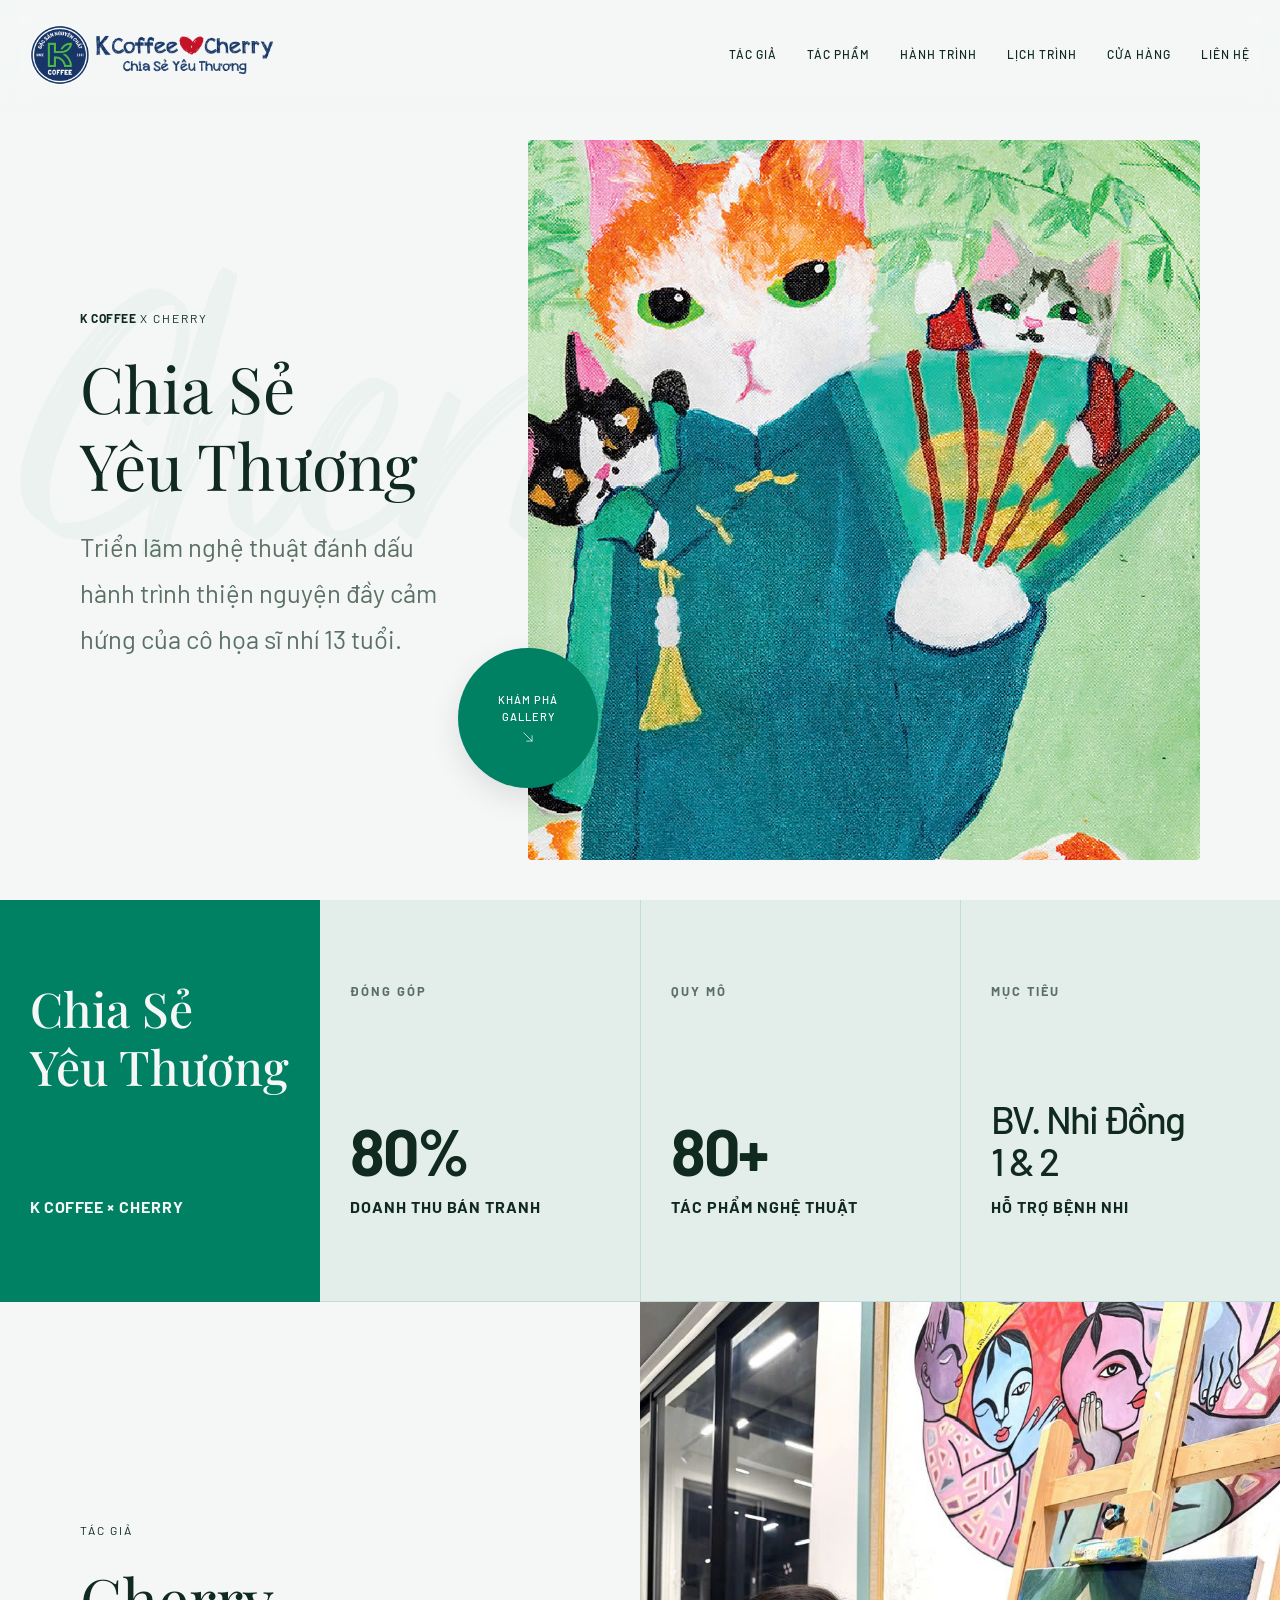
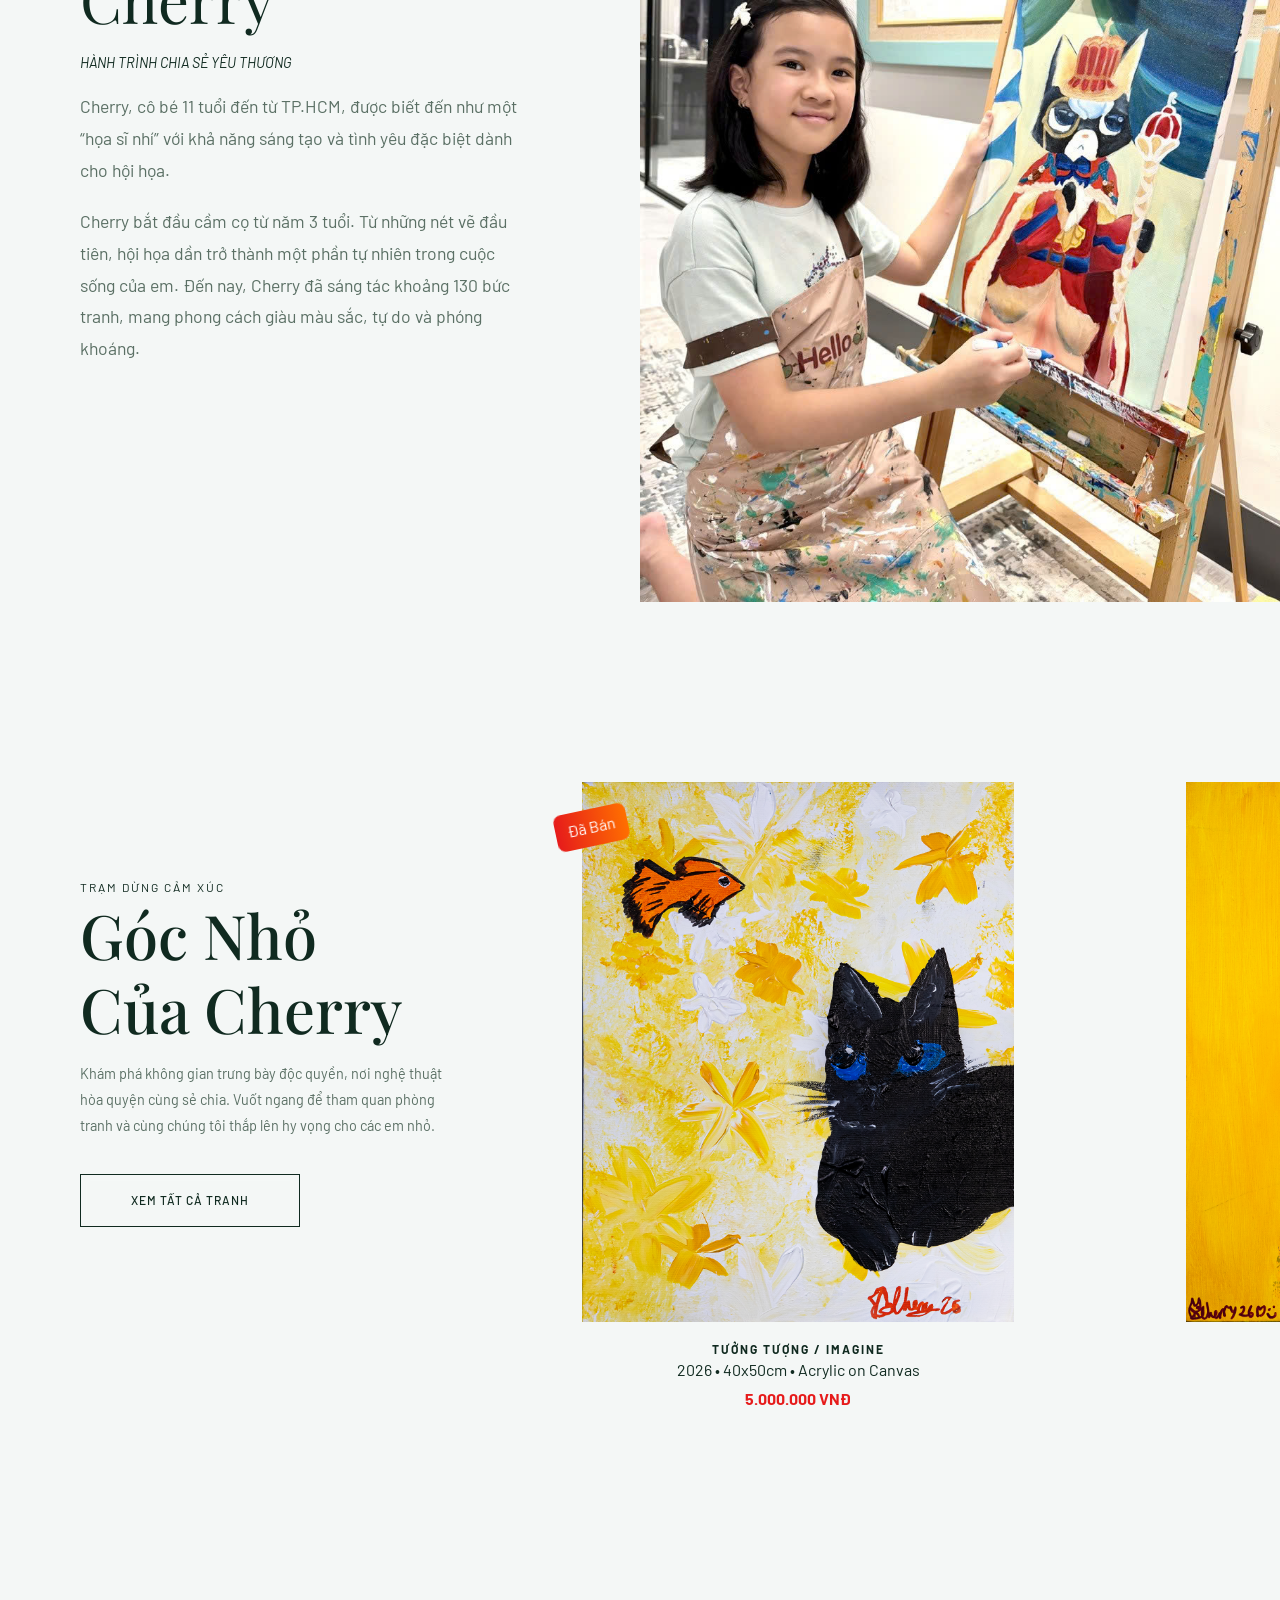
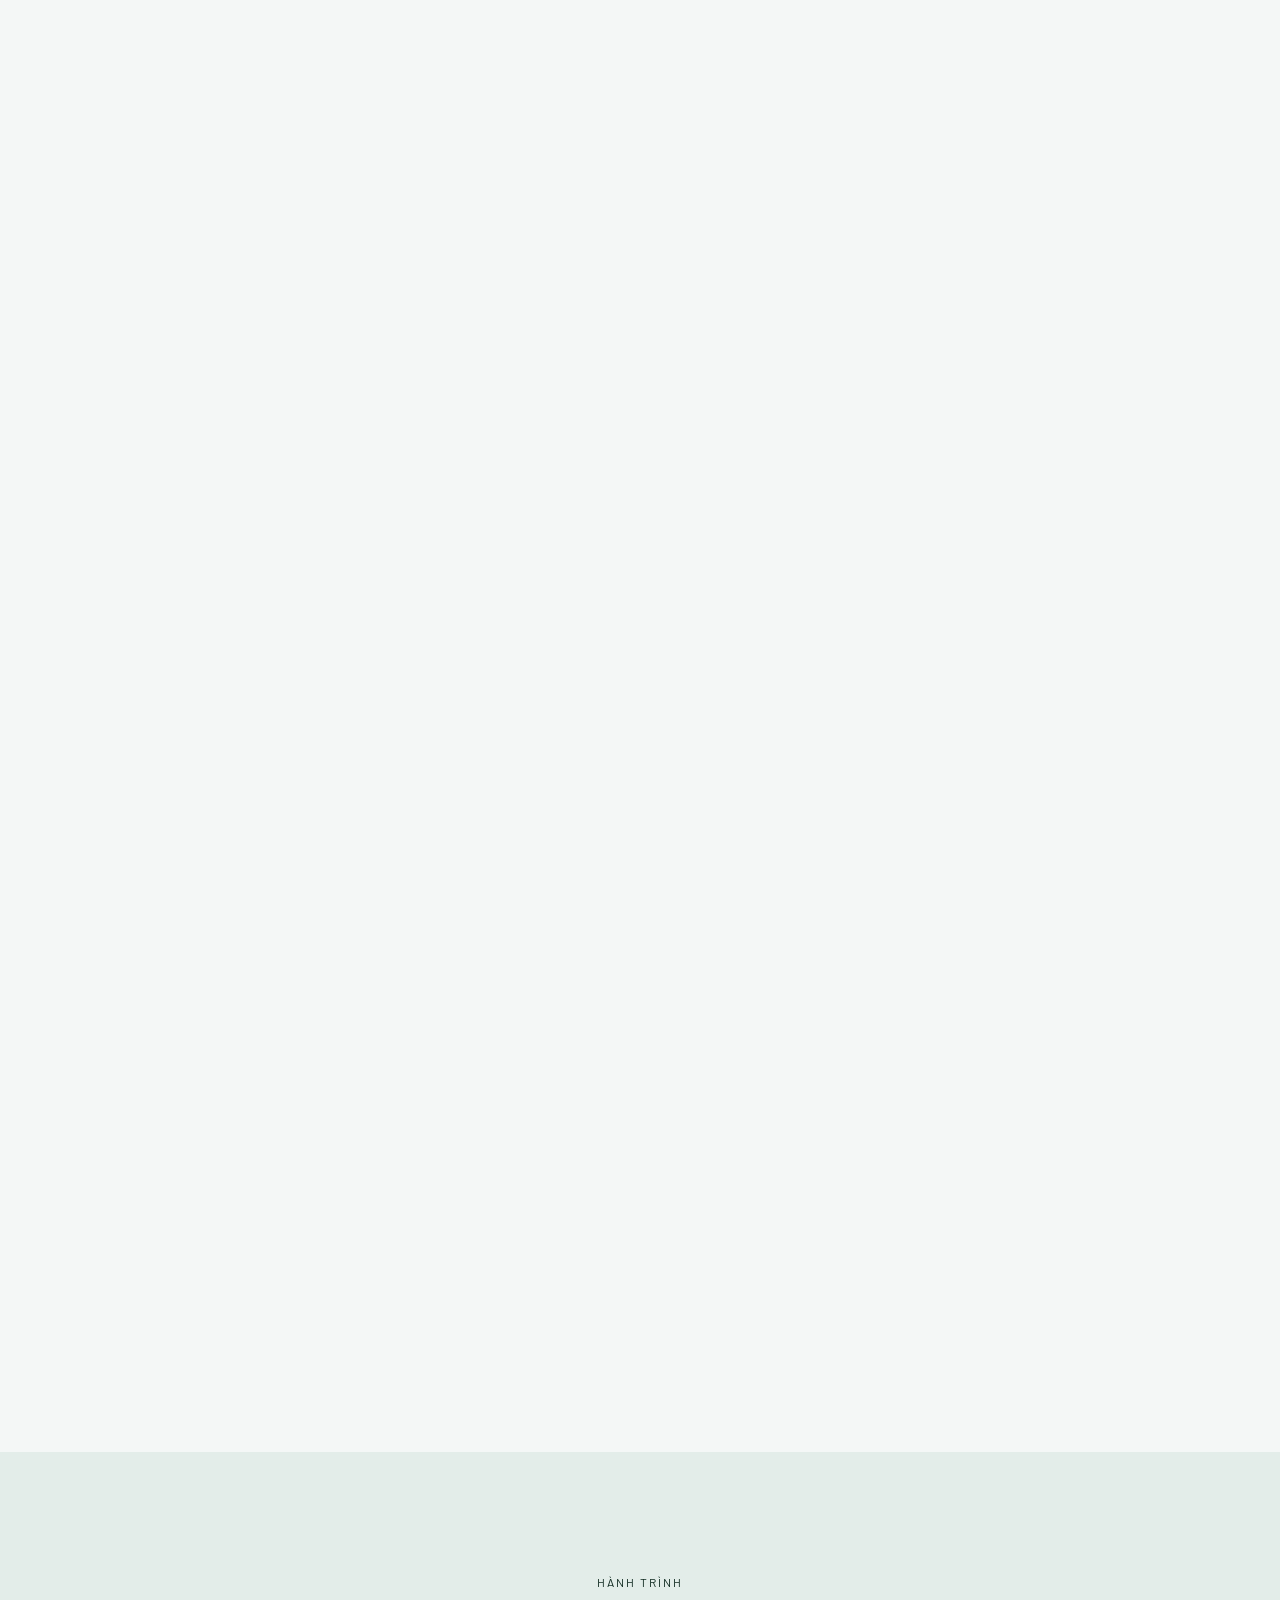
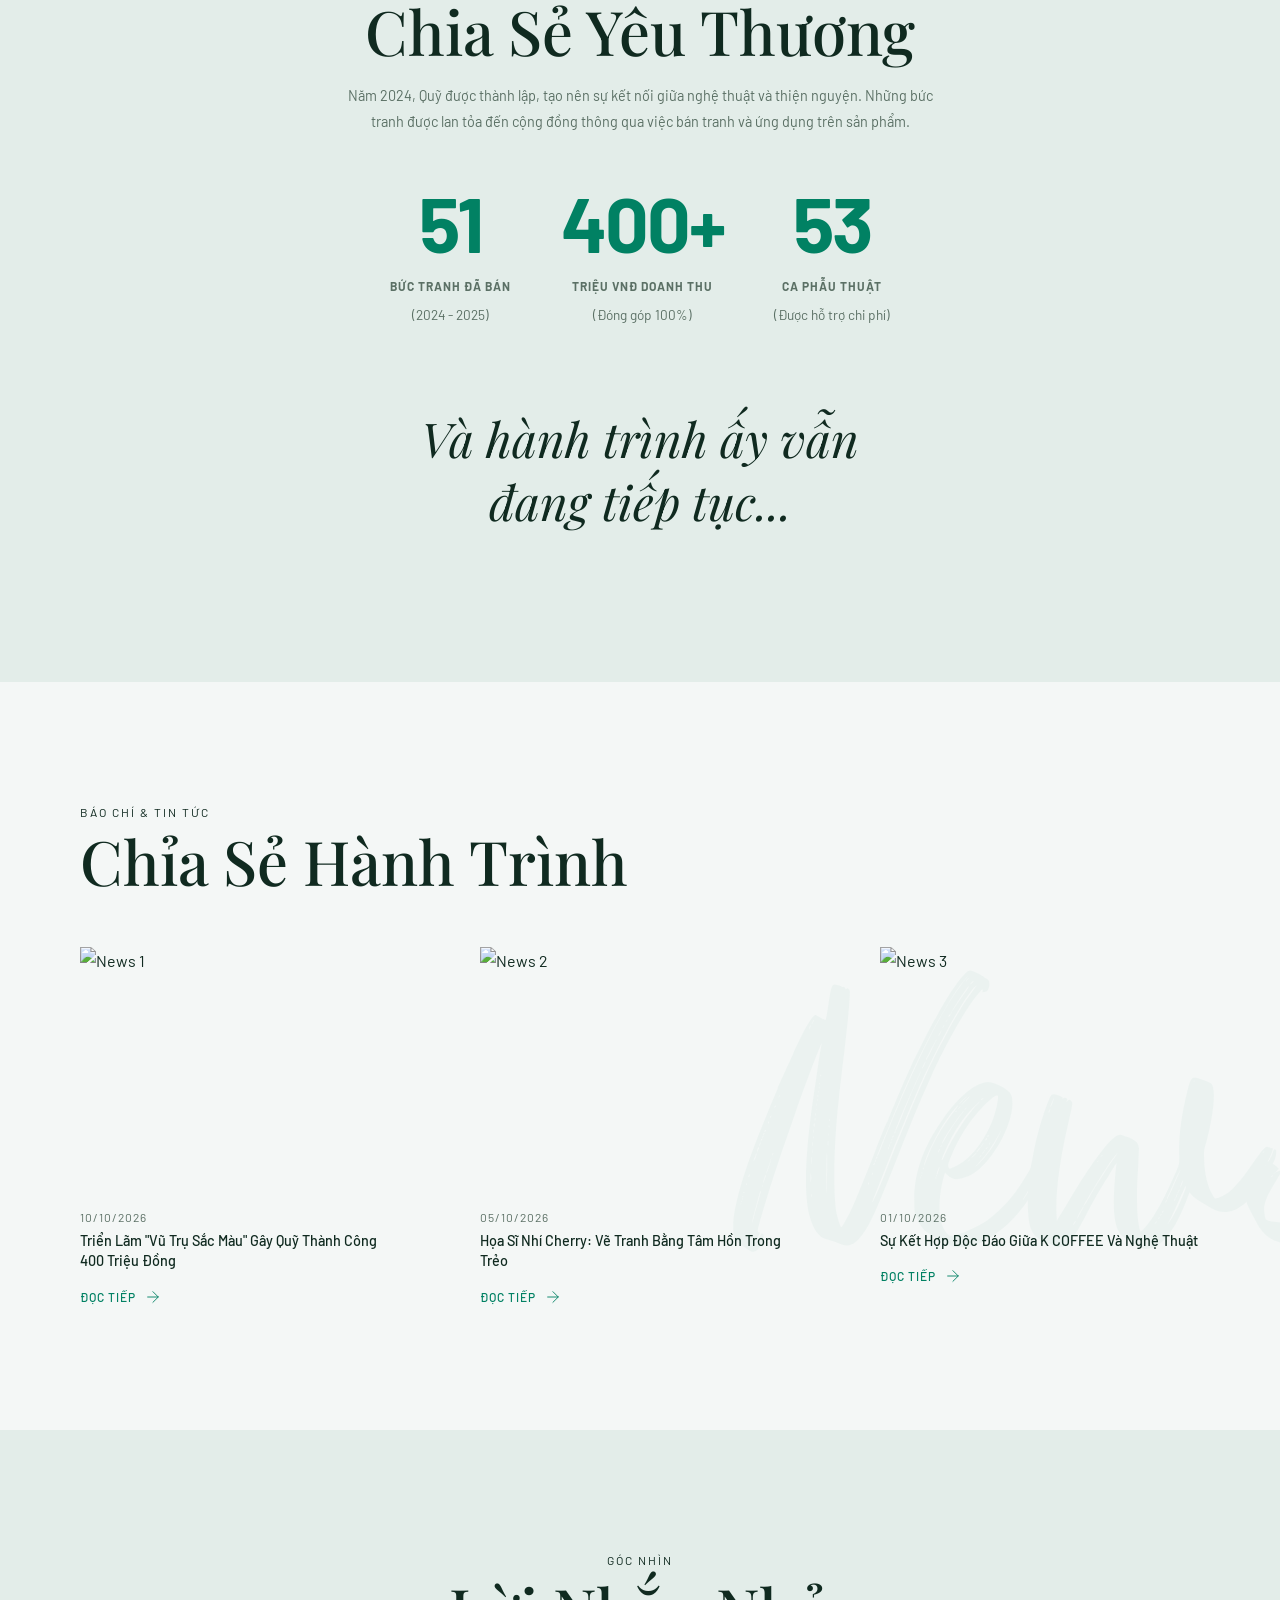
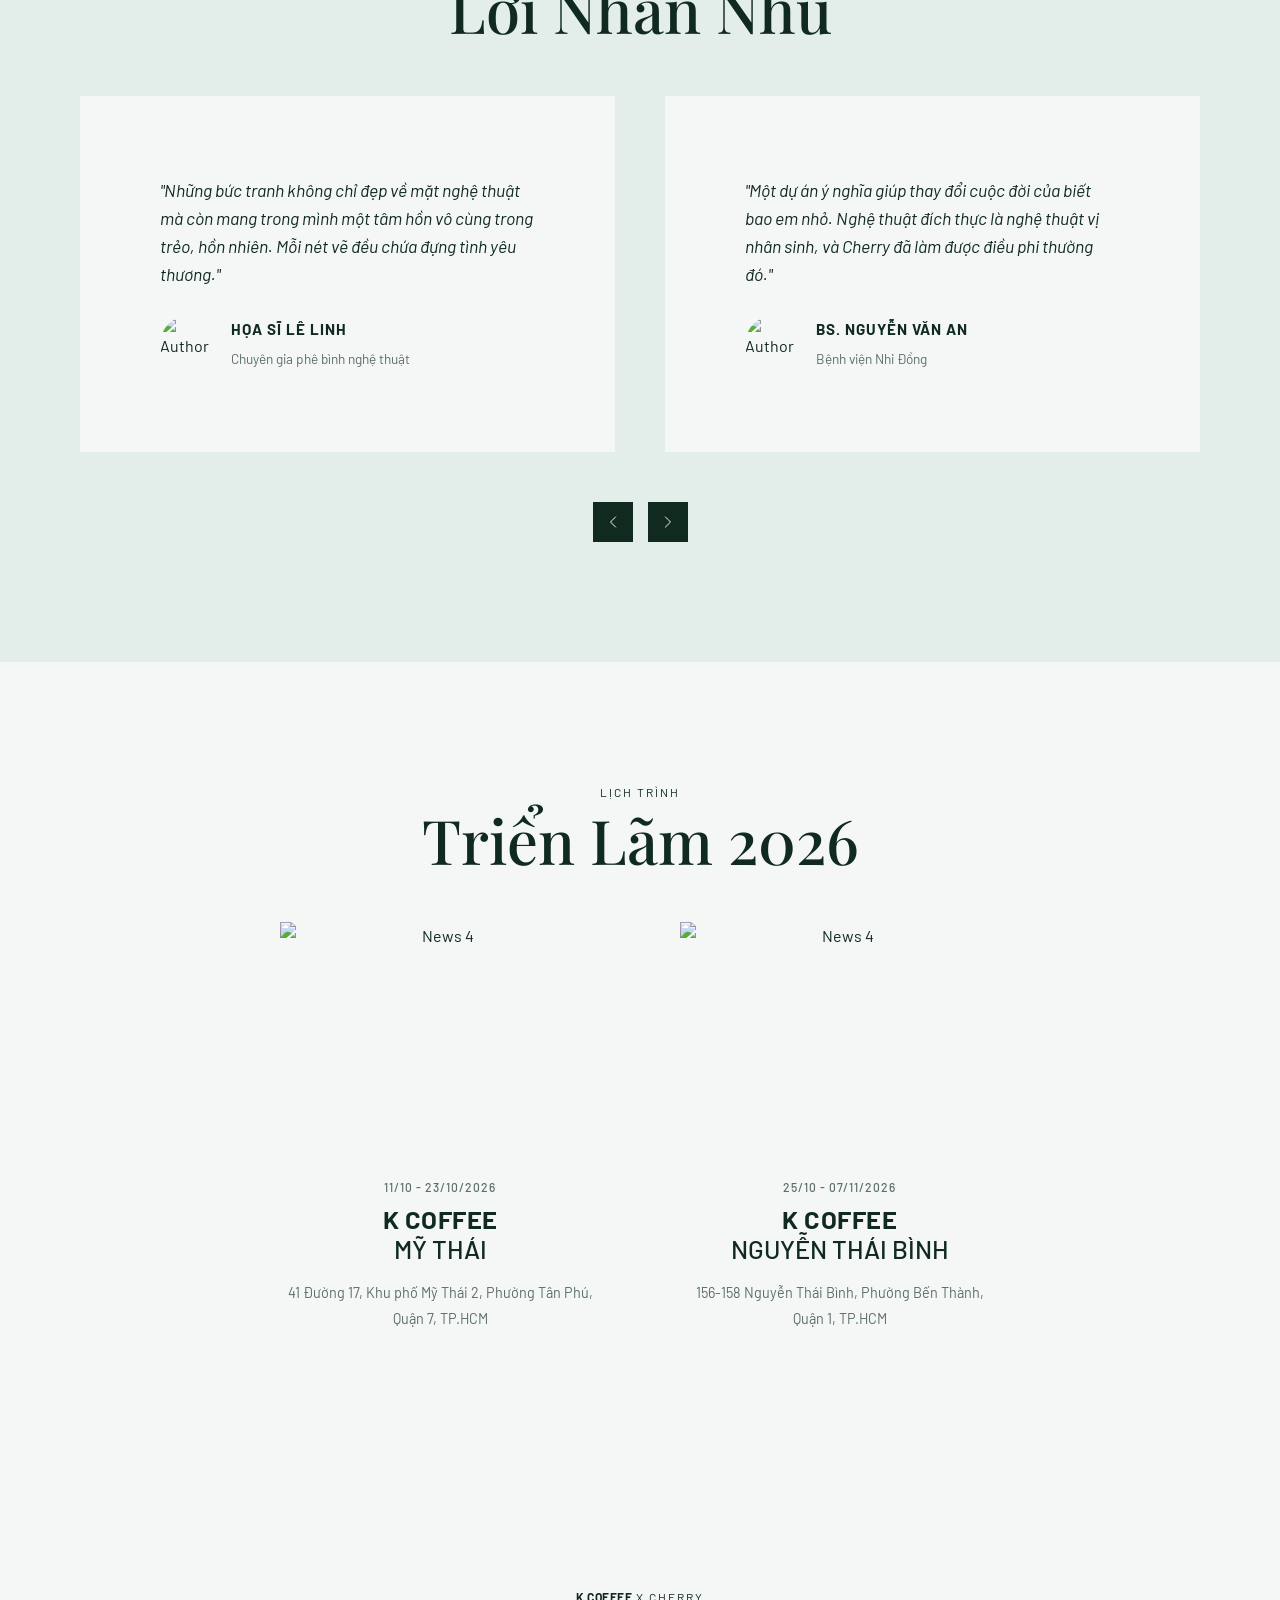
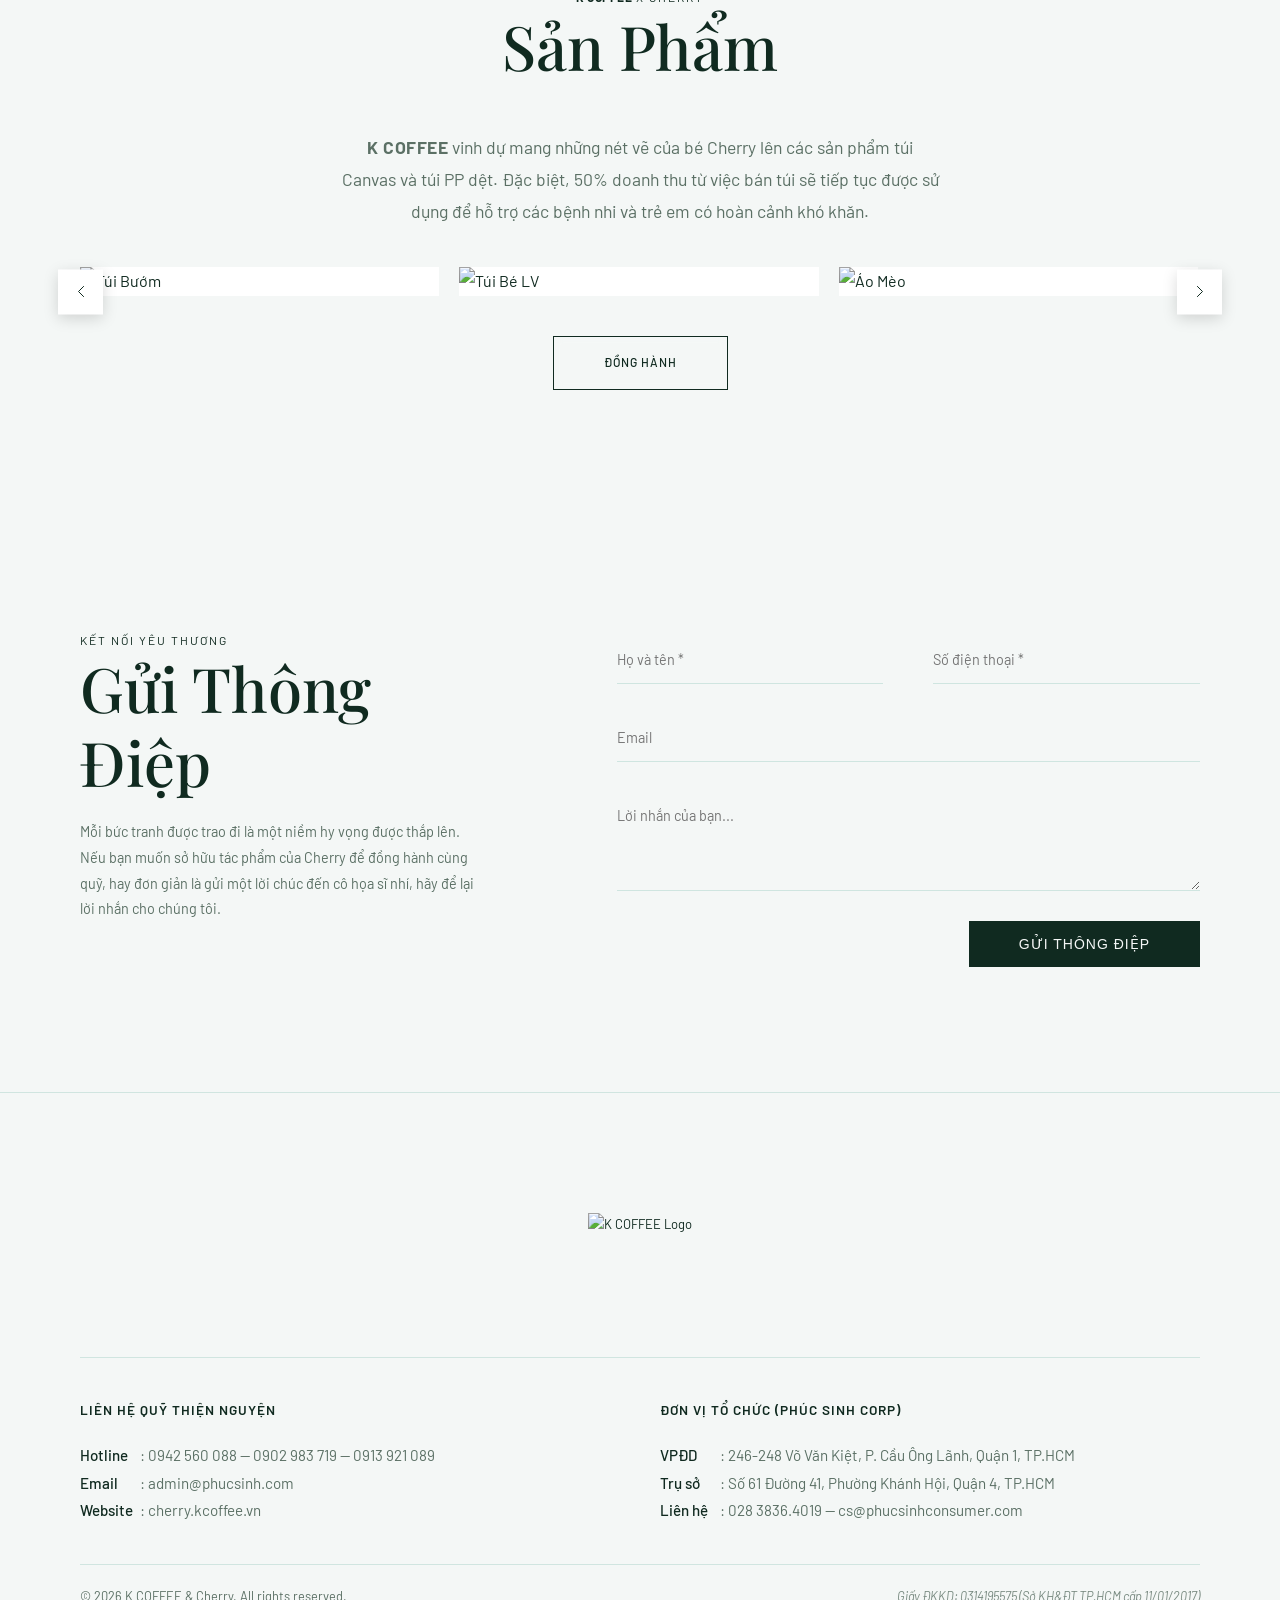
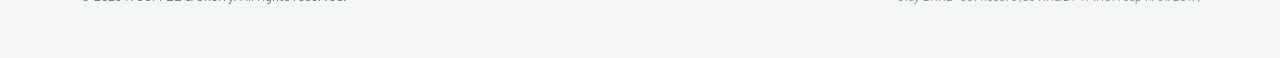
==== commit 6bde51e1: "CRITICAL FIX 2: Restore variables stripped by PowerShell in front-page.php, header.php, single.php, " ====
--- a/index - Copy.html
+++ b/index - Copy.html
@@ -1,10 +1,31 @@
-<!DOCTYPE html>
+﻿<!DOCTYPE html>
 <html lang="vi">
 <head>
     <meta charset="UTF-8">
     <meta name="viewport" content="width=device-width, initial-scale=1.0">
     <meta name="google" content="notranslate">
-    <title>Cherry | K COFFEE Art Exhibition (Vibe Edition)</title>
+    
+    <!-- Primary Meta Tags -->
+    <title>Triển Lãm Tranh Cherry x K COFFEE | Sắc Màu Yêu Thương</title>
+    <meta name="title" content="Triển Lãm Tranh Cherry x K COFFEE | Sắc Màu Yêu Thương">
+    <meta name="description" content="Triển lãm nghệ thuật 'Sắc Màu Yêu Thương' của cô bé họa sĩ nhí 11 tuổi Cherry kết hợp cùng K COFFEE. Gây quỹ từ thiện cho trẻ em thông qua 130+ tác phẩm đầy cảm xúc.">
+    <meta name="keywords" content="Cherry, K COFFEE, Triển lãm tranh, Họa sĩ nhí, Từ thiện, Sắc màu yêu thương, Nghệ thuật, Gây quỹ">
+    <meta name="author" content="Cherry x K COFFEE">
+    <link rel="icon" type="image/png" href="LogoKC.png">
+
+    <!-- Open Graph / Facebook -->
+    <meta property="og:type" content="website">
+    <meta property="og:url" content="https://vutranpk.github.io/cherry/">
+    <meta property="og:title" content="Triển Lãm Tranh Cherry x K COFFEE | Sắc Màu Yêu Thương">
+    <meta property="og:description" content="Khám phá hành trình hội họa và 130+ tác phẩm đầy cảm xúc của họa sĩ nhí 11 tuổi Cherry. Chung tay chia sẻ yêu thương vì cộng đồng cùng K COFFEE.">
+    <meta property="og:image" content="https://vutranpk.github.io/cherry/bannerhero.jpg">
+
+    <!-- Twitter -->
+    <meta property="twitter:card" content="summary_large_image">
+    <meta property="twitter:url" content="https://vutranpk.github.io/cherry/">
+    <meta property="twitter:title" content="Triển Lãm Tranh Cherry x K COFFEE | Sắc Màu Yêu Thương">
+    <meta property="twitter:description" content="Khám phá hành trình hội họa và 130+ tác phẩm đầy cảm xúc của họa sĩ nhí 11 tuổi Cherry. Chung tay chia sẻ yêu thương vì cộng đồng cùng K COFFEE.">
+    <meta property="twitter:image" content="https://vutranpk.github.io/cherry/bannerhero.jpg">
     <!-- Google Fonts -->
     <link href="https://fonts.googleapis.com/css2?family=Barlow:wght@300;400;500;600;700&family=Playfair+Display:wght@400;500;600;700&display=swap" rel="stylesheet">
     <!-- Font Awesome -->
@@ -42,7 +63,7 @@
             --f-serif: 'Playfair Display', serif;
             --f-script: 'Hesmony', cursive;
             
-            --fs-h1: clamp(3.6rem, 5vw, 5rem);
+            --fs-h1: clamp(3.6rem, 5vw, 4.6rem);
             --fs-h2: clamp(2.8rem, 4.8vw, 4rem);
             --fs-h3: clamp(1rem, 2.5vw, 1.6rem);
             --fs-num:  clamp(2rem, 3vw, 3rem);
@@ -97,7 +118,7 @@
             overflow: hidden;
         }
 
-        h1, h2, h3 { font-weight: var(--fw-medium); line-height: 1.1; text-transform: capitalize; }
+        h1, h2, h3 { font-weight: var(--fw-medium); line-height: 1.2; text-transform: capitalize; }
         .vibe-heading { font-family: var(--f-serif); }
         .font-signature { font-family: var(--f-script); }
         h1.vibe-heading {
@@ -108,7 +129,7 @@
         h2.vibe-heading {
             font-size: var(--fs-h2);
             margin-bottom: var(--sp-xs);
-            line-height: 1.1;
+            line-height: 1.2;
         }
         .vibe-heading .light {
             font-weight: var(--fw-light);
@@ -129,7 +150,7 @@
             width: 100%;
             transform: translateY(-50%);
             font-size: 28vw;
-            font-family: var(--f-sans);
+            font-family: var(--f-script);
             font-weight: 300;
             color: var(--c-accent);
             opacity: 0.03;
@@ -137,6 +158,7 @@
             pointer-events: none;
             letter-spacing: -5px;
             overflow: hidden;
+            text-transform: capitalize;
         }
         .hero { 
             min-height: 100vh; 
@@ -164,7 +186,7 @@
         .hero-title {
             font-size: clamp(3.5rem, 6vw, 7rem);
             font-weight: 300;
-            line-height: 1.1;
+            line-height: 1.2;
             color: var(--c-text);
             margin: 20px 0;
         }
@@ -174,6 +196,7 @@
             text-transform: uppercase;
             letter-spacing: 2px;
             color: var(--c-text);
+            font-weight: var(--fw-regular);
         }
         
         .pill-btn {
@@ -284,11 +307,11 @@
         .metric-item:hover { background: rgba(255,255,255,0.03); }
         .metric-item-featured { background: var(--c-bg-hero); color: var(--c-bg); justify-content: space-between; }
         .metric-item-featured:hover { background: var(--c-text); }
-        .metric-item-featured .metric-desc { color: var(--c-bg); font-weight: 600; }
+        .metric-item-featured .metric-desc { color: var(--c-bg); font-weight: var(--fw-bold); }
         .metric-item-featured .vibe-heading { color: var(--c-bg); }
-        .metric-label { font-size: 0.8rem; text-transform: uppercase; letter-spacing: 2px; color: var(--c-text-mut); margin-bottom: var(--sp-lg); }
-        .metric-value { font-size: clamp(3rem, 5vw, 4.5rem); font-family: var(--f-sans); line-height: 1; margin: auto 0 10px; font-weight: 300; letter-spacing: -2px; }
-        .metric-desc { font-size: 1rem; color: var(--c-text); text-transform: uppercase; letter-spacing: 1px; }
+        .metric-label { font-size: 0.8rem; text-transform: uppercase; letter-spacing: 2px; color: var(--c-text-mut); margin-bottom: var(--sp-lg); font-weight: var(--fw-bold); }
+        .metric-value { font-size: clamp(3rem, 5vw, 4.5rem); font-family: var(--f-sans); line-height: 1; margin: auto 0 10px; font-weight: var(--fw-bold); letter-spacing: -2px; }
+        .metric-desc { font-size: 1rem; color: var(--c-text); text-transform: uppercase; letter-spacing: 1px; font-weight: var(--fw-bold)  }
 
         .author-split { display: grid; grid-template-columns: 1fr 1fr; min-height: 100vh; background: var(--c-bg); }
         .author-content-wrap { padding: var(--sp-xl) var(--sp-xl); display: flex; flex-direction: column; justify-content: center; padding-left: calc(max(var(--sp-lg), (100vw - 1400px) / 2)); }
@@ -305,7 +328,7 @@
         .sticky-wrapper {
             position: -webkit-sticky;
             position: sticky;
-            padding-top: max(var(--sp-xl), 80px);
+            
             top: 0;
             height: 100dvh;
             overflow: hidden;
@@ -320,11 +343,32 @@
             gap: 5vw;
             will-change: transform;
         }
-        .gallery-intro { flex: 0 0 30vw; display: flex; flex-direction: column; justify-content: flex-start; }
-        .gallery-ending { flex: 0 0 40vw; display: flex; flex-direction: column; justify-content: flex-start; }
+        .gallery-intro { flex: 0 0 30vw; display: flex; flex-direction: column; justify-content: center; }
+        .gallery-ending { flex: 0 0 40vw; display: flex; flex-direction: column;     justify-content: center; padding: var(--sp-md); }
         .gallery-ending-title { font-size: var(--fs-h2);font-family: var(--f-script); line-height: 1; margin-bottom: var(--sp-md); white-space: nowrap; }
 
         .art-card { height: 60vh; position: relative; display: flex; flex-direction: column; justify-content: flex-start; gap: 20px; flex: none; }
+        .art-card-img-wrap {
+            height: 100%;;
+        }
+        .art-card-info {
+            text-align: center;
+        }
+        .art-card-price {
+            font-weight: var(--fw-bold);
+            color:  #e61b1b;
+        }
+        .art-card-badge {
+            background-image: linear-gradient(to right, #e61b1b, #ff6f00);
+            color: #ffffff;
+            padding: 4px 12px;
+            border-radius: 8px;
+            position: absolute;
+            top: 5%;
+            left: 5%;
+            rotate: -12deg;
+
+        }
         .art-card a {
             display: flex;
             align-items: center;
@@ -342,6 +386,7 @@
             text-transform: uppercase;
             letter-spacing: 2px;
             color: var(--c-text);
+            font-weight: var(--fw-bold);
         }
         .art-card img {
             width: 100%;
@@ -353,7 +398,7 @@
 
         .fancybox__caption { background: var(--c-bg) !important; color: var(--c-text) !important; }
         .glightbox-clean .gdesc-inner { padding: var(--sp-lg) !important; }
-        .meta-title { font-size: 1.4rem !important; margin-bottom: var(--sp-xs) !important; font-family: var(--f-sans) !important; text-transform: uppercase; line-height: 1.1; letter-spacing: 1px; }
+        .meta-title { font-size: 1.4rem !important; margin-bottom: var(--sp-xs) !important; font-family: var(--f-sans) !important; text-transform: uppercase; line-height: 1.2; letter-spacing: 1px; font-weight: var(--fw-bold); }
         .meta-desc { font-size: var(--fs-body) !important; color: var(--c-text-mut) !important; }
 
         #history { overflow: hidden; background: var(--c-bg-alt); position: relative; z-index: 10; margin-top: 0; }
@@ -361,7 +406,7 @@
         .impact-desc{margin: 0 auto;}
         .impact-stats-wrap {max-width: 800px; margin: var(--sp-md) auto; display: flex; justify-content: space-between; gap: var(--sp-md);}
         .impact-stat-item {text-align: center;}
-        .impact-number { font-size: clamp(3.5rem, 6vw, 5rem); font-family: var(--f-sans); font-weight: 300; color: var(--c-accent); line-height: 1; margin-bottom: 15px; letter-spacing: -2px; }
+        .impact-number { font-size: clamp(3.5rem, 6vw, 5rem); font-family: var(--f-sans); font-weight:var(--fw-bold); color: var(--c-accent); line-height: 1; margin-bottom: 15px; letter-spacing: -2px; }
         .impact-label { font-size: var(--fs-small); text-transform: uppercase; letter-spacing: 1px; color: var(--c-text-mut); }
         .impact-sub { font-size: 0.85rem; color: var(--c-text-mut); margin-top: 5px; }
         
@@ -373,19 +418,17 @@
             color: var(--c-text);
             text-align: center;
             line-height: 1.3;
-            line-height: 1.2;
             max-width: 800px;
             margin: var(--sp-sm) auto;
         }
 
-        #merch, #contact { min-height: 100vh; display: flex; align-items: center; width: 100%; }
         #schedule .container, #merch .container, #contact .container { width: 100%; }
         #schedule .container { display: flex; flex-direction: column; align-items: center; text-align: center; }
-        .schedule-timeline { border-left: none; padding-left: 0; position: relative; margin-top: var(--sp-sm); text-align: center; max-width: 600px; width: 100%; }
+        .schedule-timeline { border-left: none; padding-left: 0; position: relative; margin-top: var(--sp-sm); text-align: center; width: 100%; display: flex; gap: var(--sp-lg); justify-content: center; }
         .schedule-item { position: relative; margin-bottom: var(--sp-sm);; border-bottom: 1px dashed rgba(255,255,255,0.1); }
         .schedule-item:last-child { margin-bottom: 0; border-bottom: none; padding-bottom: 0; }
         .schedule-dot { display: none; }
-        .schedule-date { font-size: var(--fs-small); color: var(--c-text-mut); margin-bottom: 5px; text-transform: uppercase; letter-spacing: 1px; }
+        .schedule-date { font-size: var(--fs-small); color: var(--c-text-mut); margin-bottom: 5px; text-transform: uppercase; letter-spacing: 1px; font-weight: var(--fw-medium); }
         .schedule-venue { font-size: var(--fs-h3); font-weight: var(--fw-medium); margin-bottom: var(--sp-xs); text-transform: uppercase; }
         .schedule-details { font-size: var(--fs-body); color: var(--c-text-mut); max-width: 500px; }
 
@@ -399,7 +442,7 @@
         .merch-img-back:hover { opacity: 1; transform: scale(1.04) translateY(-4px); z-index: 3; }
 
         #contact { background: var(--c-bg); overflow: hidden; }
-        .contact-grid { display: grid; grid-template-columns: 5fr 7fr; gap: var(--sp-xl); align-items: start; }
+        .contact-grid { display: grid; grid-template-columns: 5fr 7fr; gap: var(--sp-xl); align-items: center; }
         .contact-desc { margin-bottom: var(--sp-md); }
         .contact-info-list { font-size: 14px; color: var(--c-text-mut); line-height: 2; }
         .contact-info-list p i { margin-right: 10px; }
@@ -466,7 +509,7 @@
                 transition: right 0.3s ease; z-index: 999; overflow-y: auto; padding: var(--sp-lg);
             }
             .nav-links.active { right: 0; }
-            .nav-links a { font-size: 1.2rem; font-weight: 600; }
+            .nav-links a { font-size: 1.2rem; font-weight: var(--fw-regular); }
             
             /* Hero */
             .hero { padding-top: 100px !important; }
@@ -509,7 +552,7 @@
             .hero { padding-top: 80px !important; display: flex; flex-direction: column; justify-content: center; }
             .hero-inner { gap: 15px !important; }
             .hero-content { margin-bottom: 0; }
-            .hero-title { font-size: clamp(2.5rem, 12vw, 3.8rem); line-height: 1.1; margin: 5px 0 15px 0; }
+            .hero-title { font-size: clamp(2.5rem, 12vw, 3.8rem); line-height: 1.2; margin: 5px 0 15px 0; }
             .hero-desc { font-size: 0.95rem; line-height: 1.4; margin-bottom: 10px; }
             .hero-img-wrap { height: 40vh !important; min-height: 250px; max-height: 350px; margin-top: 0; aspect-ratio: auto; }
             .circle-btn { width: 90px; height: 90px; font-size: 8px; bottom: -25px; right: 10px; box-shadow: 0 5px 15px rgba(0,0,0,0.15); }
@@ -529,7 +572,6 @@
             gap: var(--sp-lg);
             overflow-x: auto;
             scroll-snap-type: x mandatory;
-            padding-bottom: var(--sp-md);
             -ms-overflow-style: none; /* IE/Edge */
             scrollbar-width: none; /* Firefox */
         }
@@ -539,7 +581,7 @@
             scroll-snap-align: start;
             display: flex;
             flex-direction: column;
-            gap: var(--sp-sm);
+            gap: var(--sp-xs);
         }
         .news-card img {
             width: 100%;
@@ -551,42 +593,40 @@
             font-size: var(--fs-body); 
             line-height: 1.4; 
             margin-bottom: 10px; 
-            font-weight: 500; 
+            font-weight: var(--fw-medium); 
             display: -webkit-box;
             -webkit-line-clamp: 2;
             -webkit-box-orient: vertical;
             overflow: hidden;
             text-overflow: ellipsis;
         }
-        .news-link { font-size: var(--fs-small); font-weight: 600; color: var(--c-accent); text-transform: uppercase; letter-spacing: 1px; text-decoration: none; }
+        .news-link { font-size: var(--fs-small); font-weight: var(--fw-medium); color: var(--c-accent); text-transform: uppercase; letter-spacing: 1px; text-decoration: none; }
         
-        .testimonial-slider {
-            display: flex; gap: var(--sp-md); overflow-x: auto; scroll-snap-type: x mandatory; scrollbar-width: none;
-        }
+        .testimonial-slider { display: flex; gap: var(--sp-md); overflow-x: auto; scroll-snap-type: x mandatory; scrollbar-width: none; scroll-behavior: smooth; }
         .testimonial-slider::-webkit-scrollbar { display: none; }
-        .testi-item { 
-            flex: 0 0 calc(40% - var(--sp-md));
-            scroll-snap-align: center;
-            padding: var(--sp-sm);
-            background: var(--c-bg);
-            display: flex;
-            flex-direction: column;
-            justify-content: center;
-    border: 1px solid var(--c-border);
-        }
-        .testi-quote { font-family: var(--f-sans); font-size: 1rem; line-height: 1.6; margin-bottom: var(--sp-sm); text-align: left; }
-        .testi-author { font-size: 0.8rem; text-transform: uppercase; letter-spacing: 1px; text-align: left; font-weight: bold; }
-        
+        .testi-item { flex: 0 0 calc(50% - (var(--sp-md) / 2)); scroll-snap-align: start; padding: var(--sp-lg); background: var(--c-bg); display: flex; flex-direction: column; justify-content: space-between; align-items: flex-start;}
+        .testi-quote { font-family: var(--f-sans); font-size: 1.1rem; line-height: 1.6;text-align: left; font-style: italic; color: var(--c-text); }
+        .testi-author-wrap { display: flex; align-items: center; gap: 15px; }
+        .avata-testimonials { width: 56px; height: 56px; overflow: hidden; border-radius: 50%; flex-shrink: 0; }
+        .avata-testimonials img { width: 100%; height: 100%; object-fit: cover; }
+        .testi-author-info { display: flex; flex-direction: column; }
+        .testi-author { font-size: 0.95rem; text-transform: uppercase; letter-spacing: 1px; font-weight: var(--fw-bold); color: var(--c-text); margin: 0; }
+        .testi-role { font-size: 0.85rem; color: var(--c-text-mut); margin: 3px 0 0 0; }
+        .testi-svg {
+            font-size: var(--sp-xl);
+            font-family: var(--f-script);
+        }
         @media (max-width: 1023px) {
             .news-card { flex: 0 0 calc(50% - (var(--sp-lg) / 2)); }
         }
         @media (max-width: 767px) {
-            .testi-item { flex: 0 0 84vw; }
-        }
-        @media (max-width: 767px) {
-            .news-card { flex: 0 0 50vw; }
-        }
-                .testi-nav { display: flex; justify-content: center; gap: 15px; margin-top: var(--sp-md); }
+            .testi-item { flex: 0 0 100%; }
+            .news-card { flex: 0 0 50%; }
+            .schedule-timeline {
+                flex-direction: column;
+            }
+        }
+        .testi-nav { display: flex; justify-content: center; gap: 15px; margin-top: var(--sp-md); }
         .testi-nav-btn { background: var(--c-text); color: var(--c-bg); border: none; width: 40px; height: 40px; cursor: pointer; transition: opacity 0.3s ease; }
         .testi-nav-btn:hover { opacity: 0.8; }
         .testi-nav-btn i { font-size: 1rem; }
@@ -662,7 +702,7 @@
             display: none;
         }
         @media (max-width: 767px) {
-            .fancybox__slide { padding: 48px 0 0 0 !important; }
+            .fancybox__slide { padding: 48px 0 0 0 !important; justify-content: center;}
             .fancybox__caption {
                 padding: 15px !important;
                 border-left: none;
@@ -681,7 +721,7 @@
             background: #d32f2f;
             color: #fff;
             font-family: var(--f-sans);
-            font-weight: 900;
+            font-weight:;
             font-size: 1.5rem;
             padding: 10px 20px;
             transform: rotate(-10deg);
@@ -741,7 +781,6 @@
             background: #fff;
             
             overflow: hidden;
-            box-shadow: 0 5px 15px rgba(0,0,0,0.05);
         }
         .merch-card img {
             width: 100%;
@@ -883,12 +922,12 @@
 
     <!-- HERO SECTION -->
     <section class="hero" id="hero">
-        <div class="watermark">CHERRY</div>
+        <div class="watermark">Cherry</div>
         <div class="container hero-inner">
             <div class="hero-content">
                 <p class="tagline"><span class="brand-kcoffee">K&nbsp;COFFEE</span> x Cherry</p>
                 <h1 class="vibe-heading hero-title">
-                    Sắc màu<br>yêu thương
+                    Chia sẻ<br>yêu thương
                 </h1>
                 <p class="vibe-text hero-desc">
                     Triển lãm nghệ thuật đánh dấu hành trình thiện nguyện đầy cảm hứng của cô họa sĩ nhí 13 tuổi.
@@ -920,7 +959,7 @@
             </div>
             <div class="metric-item">
                 <span class="metric-label">Mục tiêu</span>
-                <h3 class="metric-value" style="font-size: clamp(2rem, 3vw, 2.5rem); line-height: 1.1; margin-top: auto; padding-top: 15px; font-weight: 300;">BV. Nhi Đồng<br>1 & 2</h3>
+                <h3 class="metric-value" style="font-size: clamp(2rem, 3vw, 2.5rem); line-height: 1.1; margin-top: auto; padding-top: 15px; font-weight: var(--fw-medium);">BV. Nhi Đồng<br>1 & 2</h3>
                 <p class="metric-desc">Hỗ trợ bệnh nhi</p>
             </div>
         </div>
@@ -933,7 +972,7 @@
                 <p class="tagline">Tác giả</p>
                 <h2 class="vibe-heading  hero-title">Cherry</h2>
                 <p class="vibe-text" style="color: var(--c-text);">
-                    <i>CÔ BÉ 3 TUỔI VẼ TRANH ĐẾN HÀNH TRÌNH CHIA SẺ YÊU THƯƠNG</i>
+                    <i>HÀNH TRÌNH CHIA SẺ YÊU THƯƠNG</i>
                 </p>
                 <p class="vibe-text" style="font-size: 1.1rem; line-height: 1.8; margin-bottom: 20px;">
                     Cherry, cô bé 11 tuổi đến từ TP.HCM, được biết đến như một “họa sĩ nhí” với khả năng sáng tạo và tình yêu đặc biệt dành cho hội họa.
@@ -950,9 +989,9 @@
 
     <!-- VIBE GALLERY SECTION (HORIZONTAL SCROLL) -->
     <section id="gallery" class="sticky-container">
+    
         <div class="sticky-wrapper">
             <div class="horizontal-track">
-                  
                   <!-- Intro Title -->
                   <div class="gallery-intro">
                       <p class="tagline">Trạm dừng cảm xúc</p>
@@ -960,45 +999,157 @@
                       <p class="vibe-text">Khám phá không gian trưng bày độc quyền, nơi nghệ thuật hòa quyện cùng sẻ chia. Vuốt ngang để tham quan phòng tranh và cùng chúng tôi thắp lên hy vọng cho các em nhỏ.</p>
                       <a href="#" class="pill-btn btn-open-gallery mobile-view-all" style="margin-top: 20px;">Xem Tất Cả Tranh</a>
                   </div>
-  
+
                   <!-- Card 1 -->
                   <div class="art-card">
-                      <a href="BST TRANH/10.png" class="glightbox" data-gallery="cherry-gallery" data-description="<div class='meta-title'>Hoàng Hôn Trên Phố</div><div class='meta-grid'><div>80x80cm - Acrylic on Canvas (2024)</div><div>12.000.000 VNĐ / <span style='color: #ff4d4d; font-weight: bold;'>Đã bán</span></div></div>">
-                          <img src="BST TRANH/10.png" alt="Hoàng Hôn Trên Phố">
-                      </a>
-                      <h3 class="art-card-title">Hoàng Hôn Trên Phố</h3>
+                      <div class="art-card-img-wrap">
+                          <a href="BST TRANH/10.png" class="glightbox" data-gallery="cherry-gallery">
+                              <img src="BST TRANH/10.png" alt="Hoàng Hôn Trên Phố">
+                          </a>
+                          <span class="art-card-badge">Đã Bán</span>
+                      </div>
+                      <div class="art-card-info">
+                          <h3 class="art-card-title">Tưởng tượng / imagine</h3>
+                          <p class="art-card-meta">2026 &bull; 40x50cm &bull; Acrylic on Canvas</p>
+                          <p class="art-card-price">5.000.000 VNĐ</p>
+                      </div>
                   </div>
-  
+
                   <!-- Card 2 -->
                   <div class="art-card">
-                      <a href="BST TRANH/13.png" class="glightbox" data-gallery="cherry-gallery" data-description="<div class='meta-title'>Giấc Mơ Tuổi Thơ</div><div class='meta-grid'><div>60x60cm - Sơn mài (2023)</div><div>15.000.000 VNĐ</div></div>">
-                          <img src="BST TRANH/13.png" alt="Giấc Mơ Tuổi Thơ">
-                      </a>
-                      <h3 class="art-card-title">Giấc Mơ Tuổi Thơ</h3>
+                      <div class="art-card-img-wrap">
+                          <a href="BST TRANH/13.png" class="glightbox" data-gallery="cherry-gallery">
+                              <img src="BST TRANH/13.png" alt="Giấc Mơ Tuổi Thơ">
+                          </a>
+                      </div>
+                      <div class="art-card-info">
+                          <h3 class="art-card-title">mẹ tôi / MY MUN</h3>
+                          <p class="art-card-meta">2026 &bull; 40x50cm &bull; Acrylic on Canvas</p>
+                          <p class="art-card-price">7.000.000 VNĐ</p>
+                      </div>
                   </div>
-  
+
                   <!-- Card 3 -->
                   <div class="art-card">
-                      <a href="BST TRANH/14.png" class="glightbox" data-gallery="cherry-gallery" data-description="<div class='meta-title'>Khu Rừng Kỳ Lạ</div><div class='meta-grid'><div>100x100cm - Màu nước (2024)</div><div>8.000.000 VNĐ / <span style='color: #ff4d4d; font-weight: bold;'>Đã bán</span></div></div>">
-                          <img src="BST TRANH/14.png" alt="Khu Rừng Kỳ Lạ">
-                      </a>
-                      <h3 class="art-card-title">Khu Rừng Kỳ Lạ</h3>
+                      <div class="art-card-img-wrap">
+                          <a href="BST TRANH/14.png" class="glightbox" data-gallery="cherry-gallery">
+                              <img src="BST TRANH/14.png" alt="Khu Rừng Kỳ Lạ">
+                          </a>
+                          <span class="art-card-badge">Đã Bán</span>
+                      </div>
+                      <div class="art-card-info">
+                          <h3 class="art-card-title">Sẵn sàng / ready</h3>
+                          <p class="art-card-meta">2025 &bull; 50x40cm &bull; Acrylic on Canvas</p>
+                          <p class="art-card-price">7.000.000 VNĐ</p>
+                      </div>
                   </div>
-                  
+
                   <!-- Card 4 -->
                   <div class="art-card art-card-rotate">
-                      <a href="BST TRANH/15.png" class="glightbox" data-gallery="cherry-gallery" data-description="<div class='meta-title'>Chuyến Đi</div><div class='meta-grid'><div>50x70cm - Acrylic (2022)</div><div>10.000.000 VNĐ</div></div>">
-                          <img src="BST TRANH/15.png" alt="Chuyến Đi">
-                      </a>
-                      <h3 class="art-card-title">Chuyến Đi</h3>
+                      <div class="art-card-img-wrap">
+                          <a href="BST TRANH/15.png" class="glightbox" data-gallery="cherry-gallery">
+                              <img src="BST TRANH/15.png" alt="Chuyến Đi">
+                          </a>
+                      </div>
+                      <div class="art-card-info">
+                          <h3 class="art-card-title">Phong cảnh / landscape</h3>
+                          <p class="art-card-meta">2025 &bull; 50x40cm &bull; Acrylic on Canvas</p>
+                          <p class="art-card-price">7.000.000 VNĐ</p>
+                      </div>
                   </div>
-  
+
                   <!-- Card 5 -->
                   <div class="art-card art-card-sepia">
-                      <a href="BST TRANH/16.png" class="glightbox" data-gallery="cherry-gallery" data-description="<div class='meta-title'>Góc Nhỏ</div><div class='meta-grid'><div>40x40cm - Chì than (2024)</div><div>5.000.000 VNĐ / <span style='color: #ff4d4d; font-weight: bold;'>Đã bán</span></div></div>">
-                          <img src="BST TRANH/16.png" alt="Góc Nhỏ">
-                      </a>
-                      <h3 class="art-card-title">Góc Nhỏ</h3>
+                      <div class="art-card-img-wrap">
+                          <a href="BST TRANH/16.png" class="glightbox" data-gallery="cherry-gallery">
+                              <img src="BST TRANH/16.png" alt="Góc Nhỏ">
+                          </a>
+                          <span class="art-card-badge">Đã Bán</span>
+                      </div>
+                      <div class="art-card-info">
+                          <h3 class="art-card-title">Mèo mơ / a cat dreaming</h3>
+                          <p class="art-card-meta">2025 &bull; 40x50cm &bull; Acrylic on Canvas</p>
+                          <p class="art-card-price">5.000.000 VNĐ</p>
+                      </div>
+                  </div>
+
+                  <!-- Card 6 -->
+                  <div class="art-card">
+                      <div class="art-card-img-wrap">
+                          <a href="BST TRANH/22.png" class="glightbox" data-gallery="cherry-gallery">
+                              <img src="BST TRANH/22.png" alt="Nhịp Đập Mùa Thu">
+                          </a>
+                      </div>
+                      <div class="art-card-info">
+                          <h3 class="art-card-title">Đi đâu? / whwre to go?</h3>
+                          <p class="art-card-meta">2026 &bull; 40x50cm &bull; Acrylic on Canvas</p>
+                          <p class="art-card-price">5.000.000 VNĐ</p>
+                      </div>
+                  </div>
+
+                  <!-- Card 7 -->
+                  <div class="art-card">
+                      <div class="art-card-img-wrap">
+                          <a href="BST TRANH/23.png" class="glightbox" data-gallery="cherry-gallery">
+                              <img src="BST TRANH/23.png" alt="Đường Chân Trời">
+                          </a>
+                      </div>
+                      <div class="art-card-info">
+                          <h3 class="art-card-title">Cô gái và hoa sen / the girl & the lotus</h3>
+                          <p class="art-card-meta">2025 &bull; 40x50cm &bull; Acrylic on Canvas</p>
+                          <p class="art-card-price">5.000.000 VNĐ</p>
+                      </div>
+                  </div>
+
+                  <!-- Card 8 -->
+                  <div class="art-card">
+                      <div class="art-card-img-wrap">
+                          <a href="BST TRANH/24.png" class="glightbox" data-gallery="cherry-gallery">
+                              <img src="BST TRANH/24.png" alt="Hoa Trong Sương">
+                          </a>
+                          <span class="art-card-badge">Đã Bán</span>
+                      </div>
+                      <div class="art-card-info">
+                          <h3 class="art-card-title">sapa việt nam/ sapa, viet nam</h3>
+                          <p class="art-card-meta">2024 &bull; 50x40cm &bull; Acrylic on Canvas</p>
+                          <p class="art-card-price">5.000.000 VNĐ</p>
+                      </div>
+                  </div>
+
+                  <!-- Card 9 -->
+                  <div class="art-card art-card-rotate">
+                      <div class="art-card-img-wrap">
+                          <a href="BST TRANH/34.png" class="glightbox" data-gallery="cherry-gallery">
+                              <img src="BST TRANH/34.png" alt="Bến Bờ Hạnh Phúc">
+                          </a>
+                      </div>
+                      <div class="art-card-info">
+                          <h3 class="art-card-title">chim bói cá / kingfisher</h3>
+                          <p class="art-card-meta">2025 &bull; 40x30cm &bull; Acrylic on Canvas</p>
+                          <p class="art-card-price">5.000.000 VNĐ</p>
+                      </div>
+                  </div>
+
+                  <!-- Card 10 -->
+                  <div class="art-card art-card-sepia">
+                      <div class="art-card-img-wrap">
+                          <a href="BST TRANH/80.png" class="glightbox" data-gallery="cherry-gallery">
+                              <img src="BST TRANH/80.png" alt="Hoài Niệm">
+                          </a>
+                          <span class="art-card-badge">Đã Bán</span>
+                      </div>
+                      <div class="art-card-info">
+                          <h3 class="art-card-title">những chú mèo nhảy múa / dancing cats</h3>
+                          <p class="art-card-meta">2026 &bull; 30x40cm &bull; Acrylic on Canvas</p>
+                          <p class="art-card-price">7.000.000 VNĐ</p>
+                      </div>
+                  </div>
+
+                  <!-- Ending Title -->
+                  <div class="gallery-ending">
+                      <h2 class="gallery-ending-title">Yêu thương<br/>Vẫn còn tiếp nối</h2>
+                      <p class="vibe-text gallery-ending-desc">Khám phá thêm hàng chục tác phẩm khác trong bộ sưu tập đặc biệt của Cherry. Mỗi bức tranh là một tia hy vọng mới.</p>
+                      <a href="#" class="pill-btn btn-open-gallery">Xem Tất Cả Tranh</a>
                   </div>
               </div>
           </div>
@@ -1015,18 +1166,18 @@
             
             <div class="impact-stats-wrap">
                 <div class="impact-stat-item">
-                    <div class="impact-number">51</div>
-                    <div class="impact-label">Bức tranh đã bán</div>
+                    <div class="impact-number stat-counter" data-target="51">0</div>
+                    <div class="impact-label" style="font-weight: var(--fw-bold);">Bức tranh đã bán</div>
                     <div class="impact-sub">(2024 - 2025)</div>
                 </div>
                 <div class="impact-stat-item">
-                    <div class="impact-number">400<span class="impact-unit">tr</span> +</div>
-                    <div class="impact-label">VNĐ Doanh thu</div>
+                    <div class="impact-number"><span class="stat-counter" data-target="400">0</span>+</div>
+                    <div class="impact-label" style="font-weight: var(--fw-bold);">triệu VNĐ Doanh thu</div>
                     <div class="impact-sub">(Đóng góp 100%)</div>
                 </div>
                 <div class="impact-stat-item">
-                    <div class="impact-number impact-number-accent">53</div>
-                    <div class="impact-label">Ca phẫu thuật</div>
+                    <div class="impact-number impact-number-accent stat-counter" data-target="53">0</div>
+                    <div class="impact-label" style="font-weight: var(--fw-bold);">Ca phẫu thuật</div>
                     <div class="impact-sub">(Được hỗ trợ chi phí)</div>
                 </div>
             </div>
@@ -1040,13 +1191,13 @@
 
     <!-- NEWS SLIDER SECTION -->
     <section class="section-padding" id="news" style="background: var(--c-bg); position: relative; overflow: hidden;">
-        <div class="watermark" style="top: 20%; right: -5%; left: auto; transform: none; text-align: right; letter-spacing: -2px;">NEWS</div>
+        <div class="watermark" style="top: 20%; right: -5%; left: auto; transform: none; text-align: right; letter-spacing: -2px;">News</div>
         <div class="container" style="position: relative; z-index: 2;">
             <p class="tagline">Báo Chí & Tin Tức</p>
-            <h2 class="vibe-heading" style="margin-bottom: var(--sp-md);">Lan Tỏa Hành Trình</h2>
+            <h2 class="vibe-heading" style="margin-bottom: var(--sp-md);">Chỉa sẻ Hành Trình</h2>
             <div class="news-slider">
                 <div class="news-card">
-                    <img src="https://cherry.kcoffee.vn/wp-content/uploads/2024/09/KCoffeeloveCherry_vuong_xanh_detMeo-1024x1024.jpg" alt="News 1">
+                    <img src="https://images.unsplash.com/photo-1531058020387-3be344556be6?auto=format&fit=crop&w=800&q=80" alt="News 1">
                     <div class="news-content">
                         <span class="news-date">10/10/2026</span>
                         <h3 class="news-title">Triển lãm "Vũ Trụ Sắc Màu" gây quỹ thành công 400 triệu đồng</h3>
@@ -1054,7 +1205,7 @@
                     </div>
                 </div>
                 <div class="news-card">
-                    <img src="https://cherry.kcoffee.vn/wp-content/uploads/2024/09/KCoffeeloveCherry_vuong_xanh_det_Laudainam-1024x1024.jpg" alt="News 2">
+                    <img src="https://images.unsplash.com/photo-1460661419201-fd4cecdf8a8b?auto=format&fit=crop&w=800&q=80" alt="News 2">
                     <div class="news-content">
                         <span class="news-date">05/10/2026</span>
                         <h3 class="news-title">Họa sĩ nhí Cherry: Vẽ tranh bằng tâm hồn trong trẻo</h3>
@@ -1062,7 +1213,7 @@
                     </div>
                 </div>
                 <div class="news-card">
-                    <img src="https://cherry.kcoffee.vn/wp-content/uploads/2024/09/KCoffeeloveCherry_vuong_xanh_detDonutjpg-1024x1024.jpg" alt="News 3">
+                    <img src="https://images.unsplash.com/photo-1536924940846-227afb31e2a5?auto=format&fit=crop&w=800&q=80" alt="News 3">
                     <div class="news-content">
                         <span class="news-date">01/10/2026</span>
                         <h3 class="news-title">Sự kết hợp độc đáo giữa K COFFEE và nghệ thuật</h3>
@@ -1070,7 +1221,7 @@
                     </div>
                 </div>
                 <div class="news-card">
-                    <img src="https://cherry.kcoffee.vn/wp-content/uploads/2024/09/KCoffeeloveCherry_vuong_xanh_2-mat_Buom-580x580.jpg" alt="News 4">
+                    <img src="https://images.unsplash.com/photo-1504711434969-e33886168f5c?auto=format&fit=crop&w=800&q=80" alt="News 4">
                     <div class="news-content">
                         <span class="news-date">25/09/2026</span>
                         <h3 class="news-title">Ra mắt bộ sưu tập Merchandise ý nghĩa</h3>
@@ -1082,38 +1233,66 @@
     </section>
 
     <!-- TESTIMONIAL SECTION -->
-    <section class="section-padding" id="testimonials" style="background: var(--c-bg); position: relative; overflow: hidden;">
-        <div class="watermark" style="top: 30%; right: -5%; left: auto; transform: none; text-align: right; letter-spacing: -2px;">REVIEW</div>
-        <div class="container" style="position: relative; z-index: 2;">
-            <p class="tagline">Góc Nhìn</p>
-            <h2 class="vibe-heading" style="margin-bottom: var(--sp-md);">Lời Nhắn Nhủ</h2>
-            <div class="testimonial-wrapper" style="position: relative;">
-                <div class="testimonial-slider" id="testi-slider">
-
-                <div class="testi-item">
-                    <p class="testi-quote">"Những bức tranh không chỉ đẹp về mặt nghệ thuật mà còn mang trong mình một tâm hồn vô cùng trong trẻo, hồn nhiên. Mỗi nét vẽ đều chứa đựng tình yêu thương."</p>
-                    <p class="testi-author">- Chuyên gia phê bình nghệ thuật</p>
-                </div>
-                <div class="testi-item">
-                    <p class="testi-quote">"Một dự án ý nghĩa giúp thay đổi cuộc đời của biết bao em nhỏ. Nghệ thuật đích thực là nghệ thuật vị nhân sinh."</p>
-                    <p class="testi-author">- BS. Nguyễn Văn A</p>
-                </div>
-                <div class="testi-item">
-                    <p class="testi-quote">"Cherry đã truyền cảm hứng lớn cho thế hệ trẻ về lòng nhân ái."</p>
-                    <p class="testi-author">- Báo Tuổi Trẻ</p>
-                </div>
-                <div class="testi-item">
-                    <p class="testi-quote">"Những bức tranh không chỉ đẹp về mặt nghệ thuật mà còn mang trong mình một tâm hồn vô cùng trong trẻo, hồn nhiên. Mỗi nét vẽ đều chứa đựng tình yêu thương."</p>
-                    <p class="testi-author">- Chuyên gia phê bình nghệ thuật</p>
-                </div>
-            </div>
-                <div class="testi-nav">
-                    <button id="testi-prev" class="testi-nav-btn"><svg width="20" height="20" viewBox="0 0 24 24" fill="none" stroke="currentColor" stroke-width="1.2" stroke-linecap="square" stroke-linejoin="miter" style="vertical-align: middle;"><polyline points="15 18 9 12 15 6"></polyline></svg></button>
-                    <button id="testi-next" class="testi-nav-btn"><svg width="20" height="20" viewBox="0 0 24 24" fill="none" stroke="currentColor" stroke-width="1.2" stroke-linecap="square" stroke-linejoin="miter" style="vertical-align: middle;"><polyline points="9 18 15 12 9 6"></polyline></svg></button>
-                </div>
-            </div>
-        </div>
-    </section>
+    <section class="section-padding" id="testimonials" style="background: var(--c-bg-alt); position: relative; overflow: hidden;">
+          <div class="container" style="position: relative; z-index: 2;">
+              <p class="tagline" style="text-align:center;">Góc Nhìn</p>
+              <h2 class="vibe-heading" style="margin-bottom: var(--sp-md); text-align:center;">Lời Nhắn Nhủ</h2>
+              <div class="testimonial-wrapper" style="position: relative;">
+                  <div class="testimonial-slider" id="testi-slider">
+                      <div class="testi-item">
+                          <p class="testi-quote">"Những bức tranh không chỉ đẹp về mặt nghệ thuật mà còn mang trong mình một tâm hồn vô cùng trong trẻo, hồn nhiên. Mỗi nét vẽ đều chứa đựng tình yêu thương."</p>
+                          <div class="testi-author-wrap">
+                              <span class="avata-testimonials"><img src="https://images.unsplash.com/photo-1573496359142-b8d87734a5a2?auto=format&fit=crop&w=200&q=80" alt="Author"></span>
+                              <div class="testi-author-info">
+                                  <p class="testi-author">Họa sĩ Lê Linh</p>
+                                  <p class="testi-role">Chuyên gia phê bình nghệ thuật</p>
+                              </div>
+                          </div>
+                      </div>
+                      <div class="testi-item">
+                          <p class="testi-quote">"Một dự án ý nghĩa giúp thay đổi cuộc đời của biết bao em nhỏ. Nghệ thuật đích thực là nghệ thuật vị nhân sinh, và Cherry đã làm được điều phi thường đó."</p>
+                          <div class="testi-author-wrap">
+                              <span class="avata-testimonials"><img src="https://images.unsplash.com/photo-1612349317150-e413f6a5b16d?auto=format&fit=crop&w=200&q=80" alt="Author"></span>
+                              <div class="testi-author-info">
+                                  <p class="testi-author">BS. Nguyễn Văn An</p>
+                                  <p class="testi-role">Bệnh viện Nhi Đồng</p>
+                              </div>
+                          </div>
+                      </div>
+                      <div class="testi-item">
+                          <div style="color: var(--c-accent); margin-bottom: 15px;">
+                              <svg width="32" height="32" viewBox="0 0 24 24" fill="currentColor" xmlns="http://www.w3.org/2000/svg"><path d="M14.017 18L14.017 10.609C14.017 4.905 17.748 1.039 23 0L23.995 2.151C21.563 3.068 20 5.789 20 8H24V18H14.017ZM0 18V10.609C0 4.905 3.748 1.038 9 0L9.996 2.151C7.563 3.068 6 5.789 6 8H9.983L9.983 18L0 18Z"/></svg>
+                          </div>
+                          <p class="testi-quote">"Cherry đã truyền cảm hứng lớn cho thế hệ trẻ về lòng nhân ái. Những tác phẩm mang đầy màu sắc của em thực sự chạm đến trái tim người xem."</p>
+                          <div class="testi-author-wrap">
+                              <span class="avata-testimonials"><img src="https://images.unsplash.com/photo-1580489944761-15a19d654956?auto=format&fit=crop&w=200&q=80" alt="Author"></span>
+                              <div class="testi-author-info">
+                                  <p class="testi-author">Trần Cẩm Nhung</p>
+                                  <p class="testi-role">Báo Tuổi Trẻ</p>
+                              </div>
+                          </div>
+                      </div>
+                      <div class="testi-item">
+                          <div style="color: var(--c-accent); margin-bottom: 15px;">
+                              <svg width="32" height="32" viewBox="0 0 24 24" fill="currentColor" xmlns="http://www.w3.org/2000/svg"><path d="M14.017 18L14.017 10.609C14.017 4.905 17.748 1.039 23 0L23.995 2.151C21.563 3.068 20 5.789 20 8H24V18H14.017ZM0 18V10.609C0 4.905 3.748 1.038 9 0L9.996 2.151C7.563 3.068 6 5.789 6 8H9.983L9.983 18L0 18Z"/></svg>
+                          </div>
+                          <p class="testi-quote">"Đồng hành cùng Cherry, K COFFEE tự hào khi được lan tỏa những giá trị tốt đẹp đến cộng đồng thông qua dự án đầy nhân văn này."</p>
+                          <div class="testi-author-wrap">
+                              <span class="avata-testimonials"><img src="https://images.unsplash.com/photo-1507003211169-0a1dd7228f2d?auto=format&fit=crop&w=200&q=80" alt="Author"></span>
+                              <div class="testi-author-info">
+                                  <p class="testi-author">Đại diện K COFFEE</p>
+                                  <p class="testi-role">Đối tác đồng hành</p>
+                              </div>
+                          </div>
+                      </div>
+                  </div>
+                  <div class="testi-nav">
+                      <button id="testi-prev" class="testi-nav-btn"><svg width="20" height="20" viewBox="0 0 24 24" fill="none" stroke="currentColor" stroke-width="1.2" stroke-linecap="square" stroke-linejoin="miter" style="vertical-align: middle;"><polyline points="15 18 9 12 15 6"></polyline></svg></button>
+                      <button id="testi-next" class="testi-nav-btn"><svg width="20" height="20" viewBox="0 0 24 24" fill="none" stroke="currentColor" stroke-width="1.2" stroke-linecap="square" stroke-linejoin="miter" style="vertical-align: middle;"><polyline points="9 18 15 12 9 6"></polyline></svg></button>
+                  </div>
+              </div>
+          </div>
+      </section>
 
     <!-- SCHEDULE SECTION -->
     <section class="section-padding" id="schedule">
@@ -1123,32 +1302,34 @@
             <div class="schedule-timeline">
                 
                 <!-- Event 1 -->
-                <div class="schedule-item">
-                    <div class="schedule-dot schedule-dot-active"></div>
-                    <p class="schedule-date schedule-date-active">11/10 - 23/10/2026</p>
-                    <h3 class="schedule-venue"><span class="brand-kcoffee">K&nbsp;COFFEE</span> Mỹ Thái</h3>
-                    <p class="vibe-text">41 Đường 17, Khu phố Mỹ Thái 2, Phường Tân Phú, Quận 7, TP.HCM</p>
+                 <div class="news-card">
+                    <img src="https://images.unsplash.com/photo-1504711434969-e33886168f5c?auto=format&fit=crop&w=800&q=80" alt="News 4">
+                    <div class="news-content">
+                        <div class="schedule-dot schedule-dot-active"></div>
+                        <p class="schedule-date schedule-date-active">11/10 - 23/10/2026</p>
+                        <h3 class="schedule-venue"><span class="brand-kcoffee">K&nbsp;COFFEE</span><br/>Mỹ Thái</h3>
+                        <p class="vibe-text">41 Đường 17, Khu phố Mỹ Thái 2, Phường Tân Phú, Quận 7, TP.HCM</p>
+                    </div>
                 </div>
-                
-                <!-- Event 2 -->
-                <div class="schedule-item">
-                    <div class="schedule-dot schedule-dot-upcoming"></div>
-                    <p class="schedule-date schedule-date-upcoming">25/10 - 07/11/2026</p>
-                    <h3 class="schedule-venue schedule-venue-upcoming"><span class="brand-kcoffee">K&nbsp;COFFEE</span> Nguyễn Thái Bình</h3>
-                    <p class="vibe-text">156-158 Nguyễn Thái Bình, Phường Bến Thành, Quận 1, TP.HCM</p>
+                <div class="news-card">
+                    <img src="https://images.unsplash.com/photo-1504711434969-e33886168f5c?auto=format&fit=crop&w=800&q=80" alt="News 4">
+                    <div class="news-content">
+                        <div class="schedule-dot schedule-dot-upcoming"></div>
+                        <p class="schedule-date schedule-date-upcoming">25/10 - 07/11/2026</p>
+                        <h3 class="schedule-venue schedule-venue-upcoming"><span class="brand-kcoffee">K&nbsp;COFFEE</span><br/>Nguyễn Thái Bình</h3>
+                        <p class="vibe-text">156-158 Nguyễn Thái Bình, Phường Bến Thành, Quận 1, TP.HCM</p>
+                    </div>
                 </div>
-
             </div>
         </div>
     </section>
 
     <!-- MERCHANDISE SECTION -->
     <section class="section-padding" id="merch" style="background: var(--c-bg); position: relative; overflow: hidden;">
-        <div class="watermark" style="top: 15%; right: -5%; left: auto; transform: none; text-align: right; letter-spacing: -2px;">MERCH</div>
         <div class="container" style="position: relative; z-index: 2;">
-            <p class="tagline"><span class="brand-kcoffee">K&nbsp;COFFEE</span> x Cherry</p>
-            <h2 class="vibe-heading" style="margin-bottom: var(--sp-md);">Sản phẩm &<br/>Lan tỏa yêu thương</h2>
-            <div style="max-width: 600px; margin-bottom: 40px; font-size: 1.1rem; color: var(--c-text-mut);">
+            <p class="tagline" style=" text-align:center;"><span class="brand-kcoffee">K&nbsp;COFFEE</span> x Cherry</p>
+            <h2 class="vibe-heading" style="margin-bottom: var(--sp-md); text-align:center;">Sản phẩm</h2>
+            <div style="max-width: 600px; margin:0 auto  40px auto; font-size: 1.1rem; color: var(--c-text-mut); text-align:center;">
                 <p><span class="brand-kcoffee">K&nbsp;COFFEE</span> vinh dự mang những nét vẽ của bé Cherry lên các sản phẩm túi Canvas và túi PP dệt. Đặc biệt, 50% doanh thu từ việc bán túi sẽ tiếp tục được sử dụng để hỗ trợ các bệnh nhi và trẻ em có hoàn cảnh khó khăn.</p>
             </div>
             
@@ -1156,33 +1337,33 @@
                 <button class="merch-nav merch-prev"><svg width="20" height="20" viewBox="0 0 24 24" fill="none" stroke="currentColor" stroke-width="1.2" stroke-linecap="square" stroke-linejoin="miter" style="vertical-align: middle;"><polyline points="15 18 9 12 15 6"></polyline></svg></button>
                 <div class="merch-product-grid" id="merch-grid">
                     <div class="merch-card">
-                        <img src="https://cherry.kcoffee.vn/wp-content/uploads/2024/09/KCoffeeloveCherry_vuong_xanh_2-mat_Buom-580x580.jpg" alt="Túi Bướm">
+                        <img src="https://cherry.kcoffee.vn/wp-content/uploads/2024/09/KCoffeeloveCherry_vuong_xanh_2-mat_BoLV-580x580.jpg" alt="Túi Bướm">
                     </div>
                     <div class="merch-card">
                         <img src="https://cherry.kcoffee.vn/wp-content/uploads/2024/09/KCoffeeloveCherry_vuong_xanh_2-mat_BoLV-580x580.jpg" alt="Túi Bé LV">
                     </div>
                     <div class="merch-card">
-                        <img src="https://cherry.kcoffee.vn/wp-content/uploads/2024/09/KCoffeeloveCherry_vuong_xanh_detMeo-1024x1024.jpg" alt="Áo Mèo">
+                        <img src="https://cherry.kcoffee.vn/wp-content/uploads/2024/09/KCoffeeloveCherry_vuong_xanh_2-mat_BoLV-580x580.jpg" alt="Áo Mèo">
                     </div>
                     <div class="merch-card">
-                        <img src="https://cherry.kcoffee.vn/wp-content/uploads/2024/09/KCoffeeloveCherry_vuong_xanh_det_Laudainam-1024x1024.jpg" alt="Cốc">
+                        <img src="https://cherry.kcoffee.vn/wp-content/uploads/2024/09/KCoffeeloveCherry_vuong_xanh_2-mat_BoLV-580x580.jpg" alt="Cốc">
                     </div>
                     <div class="merch-card">
-                        <img src="https://cherry.kcoffee.vn/wp-content/uploads/2024/09/KCoffeeloveCherry_vuong_xanh_detDonutjpg-1024x1024.jpg" alt="Sổ">
+                        <img src="https://cherry.kcoffee.vn/wp-content/uploads/2024/09/KCoffeeloveCherry_vuong_xanh_2-mat_BoLV-580x580.jpg" alt="Sổ">
                     </div>
                     <div class="merch-card">
-                        <img src="https://cherry.kcoffee.vn/wp-content/uploads/2024/09/KCoffeeloveCherry_vuong_xanh_2-mat_Buom-580x580.jpg" alt="Túi Tote">
+                        <img src="https://cherry.kcoffee.vn/wp-content/uploads/2024/09/KCoffeeloveCherry_vuong_xanh_2-mat_BoLV-580x580.jpg" alt="Túi Tote">
                     </div>
                     <div class="merch-card">
                         <img src="https://cherry.kcoffee.vn/wp-content/uploads/2024/09/KCoffeeloveCherry_vuong_xanh_2-mat_BoLV-580x580.jpg" alt="Tranh">
                     </div>
                     <div class="merch-card">
-                        <img src="https://cherry.kcoffee.vn/wp-content/uploads/2024/09/KCoffeeloveCherry_vuong_xanh_detMeo-1024x1024.jpg" alt="Bình nước">
+                        <img src="https://cherry.kcoffee.vn/wp-content/uploads/2024/09/KCoffeeloveCherry_vuong_xanh_2-mat_BoLV-580x580.jpg" alt="Bình nước">
                     </div>
                 </div>
                 <button class="merch-nav merch-next"><svg width="20" height="20" viewBox="0 0 24 24" fill="none" stroke="currentColor" stroke-width="1.2" stroke-linecap="square" stroke-linejoin="miter" style="vertical-align: middle;"><polyline points="9 18 15 12 9 6"></polyline></svg></button>
             </div>
-            <div style="text-align: left;"><a href="#" class="pill-btn" style="margin-top: 20px;">Đồng hành</a></div>
+            <div style="text-align: center;"><a href="#" class="pill-btn" style="margin-top: 20px;">Đồng hành</a></div>
         </div>
     </section>
       <!-- CONTACT SECTION -->
@@ -1219,30 +1400,31 @@
         <div class="container">
             <!-- Footer Branding -->
             <div style="text-align: center; margin-bottom: var(--sp-xl);">
-                <h2 class="vibe-heading" style="font-size: clamp(2rem, 5vw, 3rem); font-weight: 300; margin-bottom: 10px;">Cherry <span style="font-family: var(--f-sans); font-weight: 300; font-size: 0.6em; opacity: 0.5; vertical-align: middle;">&times;</span> K COFFEE</h2>
-                <p style="font-size: 0.85rem; letter-spacing: 2px; text-transform: uppercase; color: var(--c-text-mut);">Lan Tỏa Yêu Thương</p>
+                <img style="max-width: 300px; width: 60%;" src="logokc2.png" alt="K COFFEE Logo">
+                <!-- <h2 class="vibe-heading" style="font-size: clamp(2rem, 5vw, 3rem); font-weight: 300; margin-bottom: 10px;">Cherry <span style="font-family: var(--f-sans); font-weight: 300; font-size: 0.6em; opacity: 0.5; vertical-align: middle;">&times;</span> K COFFEE</h2>
+                <p style="font-size: 0.85rem; letter-spacing: 2px; text-transform: uppercase; color: var(--c-text-mut);">Chia sẻ Yêu Thương</p> -->
             </div>
 
             <!-- Footer Info -->
             <div style="display: grid; grid-template-columns: repeat(auto-fit, minmax(280px, 1fr)); gap: 40px; border-top: 1px solid var(--c-border); border-bottom: 1px solid var(--c-border); padding: 40px 0;">
                 
                 <!-- Col 1: Quỹ Thiện Nguyện (Mua tranh) -->
-                <div>
+                <div style="text-align: left;">
                     <h4 style="font-family: var(--f-sans); font-size: 0.85rem; font-weight: 600; text-transform: uppercase; letter-spacing: 1px; color: var(--c-text); margin-bottom: 20px;">Liên Hệ Quỹ Thiện Nguyện</h4>
                     <div style="font-size: 0.95rem; line-height: 1.8; color: var(--c-text-mut);">
-                        <p><strong style="color: var(--c-text); font-weight: 500;">Hotline:</strong> 0942 560 088 — 0902 983 719 — 0913 921 089</p>
-                        <p><strong style="color: var(--c-text); font-weight: 500;">Email:</strong> admin@phucsinh.com</p>
-                        <p><strong style="color: var(--c-text); font-weight: 500;">Website:</strong> cherry.kcoffee.vn</p>
+                        <p><strong style="color: var(--c-text); font-weight: 500; width:60px;display: inline-block;">Hotline</strong>: 0942 560 088 — 0902 983 719 — 0913 921 089</p>
+                        <p><strong style="color: var(--c-text); font-weight: 500; width:60px;display: inline-block;">Email</strong>: admin@phucsinh.com</p>
+                        <p><strong style="color: var(--c-text); font-weight: 500; width:60px; display: inline-block;">Website</strong>: cherry.kcoffee.vn</p>
                     </div>
                 </div>
 
                 <!-- Col 2: Đơn vị tổ chức (Phúc Sinh) -->
-                <div>
+                <div style="text-align: left;">
                     <h4 style="font-family: var(--f-sans); font-size: 0.85rem; font-weight: 600; text-transform: uppercase; letter-spacing: 1px; color: var(--c-text); margin-bottom: 20px;">Đơn Vị Tổ Chức (Phúc Sinh Corp)</h4>
                     <div style="font-size: 0.95rem; line-height: 1.8; color: var(--c-text-mut);">
-                        <p><strong style="color: var(--c-text); font-weight: 500;">VPĐD:</strong> 246-248 Võ Văn Kiệt, P. Cầu Ông Lãnh, Quận 1, TP.HCM</p>
-                        <p><strong style="color: var(--c-text); font-weight: 500;">Trụ sở:</strong> Số 61 Đường 41, Phường Khánh Hội, Quận 4, TP.HCM</p>
-                        <p><strong style="color: var(--c-text); font-weight: 500;">Liên hệ:</strong> 028 3836.4019 — cs@phucsinhconsumer.com</p>
+                        <p><strong style="color: var(--c-text); font-weight: 500; width:60px;display: inline-block;">VPĐD</strong>: 246-248 Võ Văn Kiệt, P. Cầu Ông Lãnh, Quận 1, TP.HCM</p>
+                        <p><strong style="color: var(--c-text); font-weight: 500; width:60px;display: inline-block;">Trụ sở</strong>: Số 61 Đường 41, Phường Khánh Hội, Quận 4, TP.HCM</p>
+                        <p><strong style="color: var(--c-text); font-weight: 500; width:60px;display: inline-block;">Liên hệ</strong>: 028 3836.4019 — cs@phucsinhconsumer.com</p>
                     </div>
                 </div>
             </div>
@@ -1250,7 +1432,7 @@
             <!-- Copyright & Legal -->
             <div class="footer-bottom" style="display: flex; flex-wrap: wrap; justify-content: space-between; align-items: center; gap: 15px; padding-top: 20px; font-size: 0.8rem; color: var(--c-text-mut);">
                 <p>&copy; 2026 K COFFEE & Cherry. All rights reserved.</p>
-                <p style="text-align: right; opacity: 0.8;">Giấy ĐKKD: 0314195575 (Sở KH&ĐT TP.HCM cấp 11/01/2017)</p>
+                <p style="text-align: right; opacity: 0.8; font-style: italic;">Giấy ĐKKD: 0314195575 (Sở KH&ĐT TP.HCM cấp 11/01/2017)</p>
             </div>
         </div>
     </footer>
@@ -1314,23 +1496,32 @@
                     position: "bottom" // Thumbnails at the bottom
                 },
                 caption: function (fancybox, slide) {
-                    // Extract caption from data-description to keep HTML intact
+                    // Extract caption dynamically from the art-card-info on the page
+                    const card = slide.triggerEl?.closest('.art-card');
+                    if (card) {
+                        const info = card.querySelector('.art-card-info');
+                        const badge = card.querySelector('.art-card-badge');
+                        if (info) {
+                            const title = info.querySelector('.art-card-title')?.innerText || '';
+                            const meta = info.querySelector('.art-card-meta')?.innerText || '';
+                            const price = info.querySelector('.art-card-price')?.innerText || '';
+                            const badgeHTML = badge ? `<span style="color: #ff4d4d; font-weight: bold;">Đã bán</span>` : "";
+                            return `<div class="meta-title">` + title + `</div><div class="meta-grid"><div>` + meta + `</div><div>` + price + (badgeHTML ? " / " + badgeHTML : "") + `</div></div>`;
+                        }
+                    }
                     return slide.triggerEl?.getAttribute("data-description") || "";
                 },
                 on: {
                     done: (fancybox, slide) => {
-                        // Check if sold
-                        const desc = slide.triggerEl?.getAttribute("data-description") || "";
-                        const isSold = desc.includes('Đã bán') || desc.includes('Da b'); 
+                        // Check if sold via badge presence
+                        const card = slide.triggerEl?.closest('.art-card');
+                        const isSold = card && card.querySelector('.art-card-badge') !== null;
                         
                         if (isSold && slide.$content) {
-                            // Prevent adding multiple stickers
                             if (!slide.$content.querySelector('.fancybox-sold-sticker')) {
                                 const sticker = document.createElement('div');
                                 sticker.className = 'fancybox-sold-sticker';
                                 sticker.innerHTML = 'SOLD';
-                                
-                                // Find the actual image wrapper inside Fancybox
                                 const imgContainer = slide.$content; 
                                 imgContainer.style.position = 'relative';
                                 imgContainer.appendChild(sticker);
@@ -1645,7 +1836,20 @@
         });
 
         // 7. Staggered Elements Reveal
-        gsap.from(".news-card", { scrollTrigger: { trigger: ".news-grid", start: "top 85%" }, y: 80, opacity: 0, duration: 1, stagger: 0.15, ease: "expo.out" });
+        gsap.from(".news-card", { scrollTrigger: { trigger: ".news-slider", start: "top 85%" }, y: 80, opacity: 0, duration: 1, stagger: 0.15, ease: "expo.out" });
+        
+        // Impact stats stagger
+        gsap.from(".impact-stat-item", { scrollTrigger: { trigger: ".impact-stats-wrap", start: "top 85%" }, y: 50, opacity: 0, duration: 1, stagger: 0.2, ease: "power3.out" });
+        
+        // Vibe text fade ups
+        gsap.utils.toArray(".vibe-text, .tagline").forEach(text => {
+            gsap.from(text, { scrollTrigger: { trigger: text, start: "top 90%" }, y: 30, opacity: 0, duration: 1.2, ease: "power2.out" });
+        });
+        
+        // Content blocks (author content, merch grid)
+        gsap.from(".author-content > *", { scrollTrigger: { trigger: ".author-content", start: "top 80%" }, y: 40, opacity: 0, duration: 1, stagger: 0.15, ease: "power3.out" });
+        gsap.from(".merch-card", { scrollTrigger: { trigger: ".merch-grid", start: "top 85%" }, y: 60, opacity: 0, duration: 1, stagger: 0.15, ease: "power4.out" });
+        gsap.from(".schedule-item", { scrollTrigger: { trigger: ".schedule-timeline", start: "top 85%" }, x: -40, opacity: 0, duration: 1, stagger: 0.2, ease: "power3.out" });
 
         // Xá»­ lÃ½ cÃ¡c link neo (anchor) mÆ°á»£t mÃ  vá»›i Lenis
         document.querySelectorAll('a[href^="#"]').forEach(anchor => {
@@ -1689,3 +1893,13 @@
 </body>
 </html>
 
+
+
+
+
+
+
+
+
+
+
